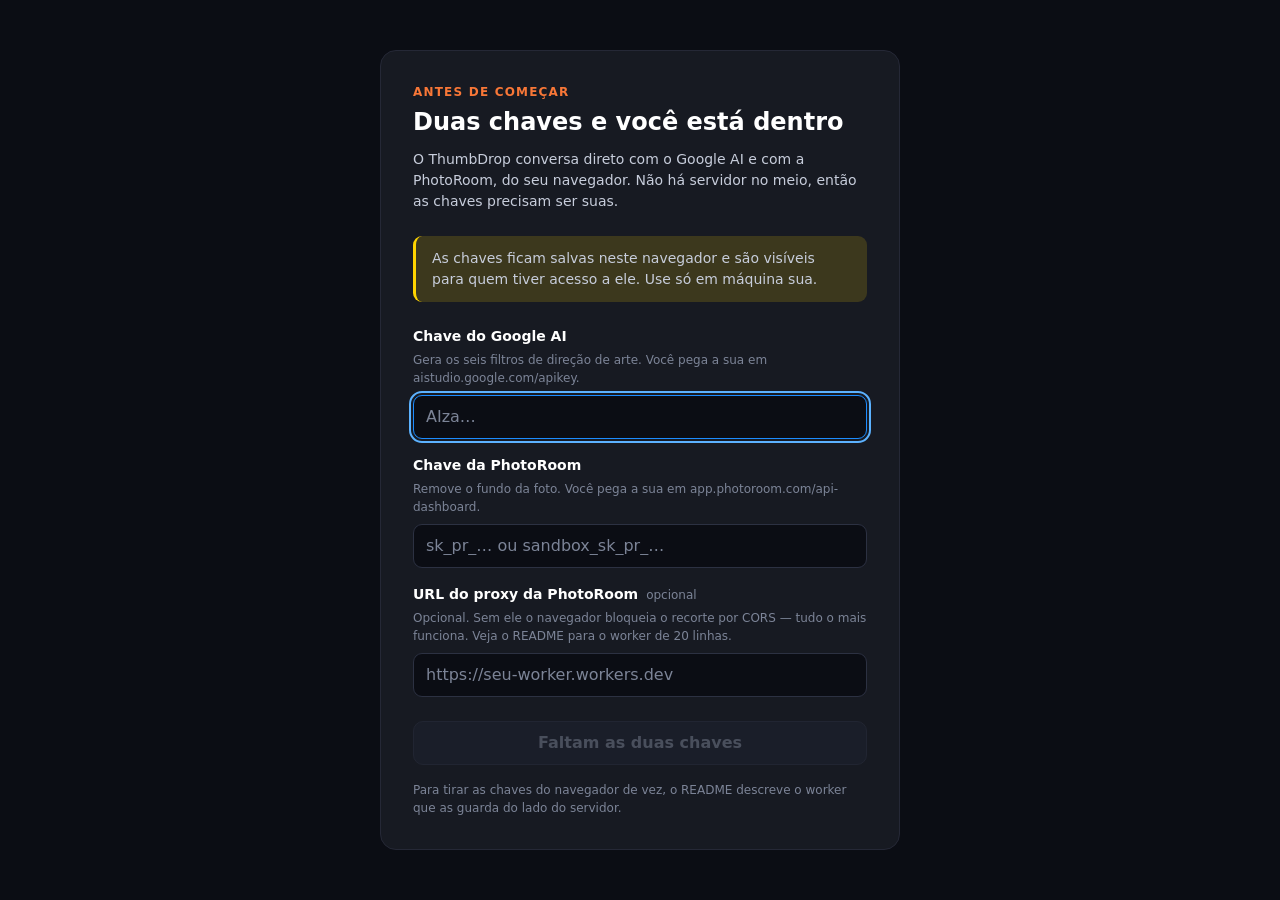
==== thumbdrop.html @ 1a98419c "entrega: um arquivo só, e os doze critérios de aceite verificados thumbdrop.html junta tudo e abre c" ====
<!DOCTYPE html>
<html lang="pt-BR">
<head>
<meta charset="utf-8">
<meta name="viewport" content="width=device-width, initial-scale=1">
<title>ThumbDrop — thumb que performa, pronta em minutos</title>
<meta name="description" content="Editor guiado de thumbnails 16:9 em quatro paradas: imagem, filtro de IA, texto, moldura e export.">
<style>
/* =====================================================================
   ThumbDrop V3 · tokens.css
   ---------------------------------------------------------------------
   GERADO A PARTIR DAS VARIÁVEIS DO FIGMA — não edite valores à mão.
   Arquivo de origem: Thumbdrop-Handoff (byiakiUNISoGO9TGT17jz1)

   Nenhum hex é escrito à mão em nenhum outro arquivo do projeto. Se um
   valor precisar mudar, ele muda no Figma e volta para cá.

   A troca Desktop/Mobile é MODO DE COLEÇÃO no Figma. Aqui ela vira um
   bloco :root e um @media (max-width: 880px) que redefine as MESMAS
   variáveis com outros valores. Os nomes nunca mudam entre os blocos —
   é isso que faz um componente não precisar saber em que modo está.
   ===================================================================== */

:root {

  /* ── Coleção ThumbDrop · 22 cores · modo Dark ──────────────────────
     Não há modo Light. O editor é escuro porque a thumbnail é o objeto
     brilhante na tela, e a interface não disputa atenção com ela.      */

  /* Superfícies — da mais funda para a mais próxima */
  --surface-ink:        #0b0d14;   /* fundo da aplicação */
  --surface-mirage:     #181a21;   /* barra superior, palco */
  --surface-card:       #171a22;   /* painel, cartões */
  --surface-card-2:     #1e2230;   /* cartão elevado, campo de entrada */

  /* Traços */
  --border-line:        #252836;   /* divisória padrão */
  --border-line-2:      #2c3142;   /* divisória de contraste */

  /* Texto */
  --text-primary:       #ffffff;   /* títulos */
  --text-body:          #c7cddb;   /* corpo */
  --text-mute:          #7c8497;   /* legendas, texto desabilitado */

  /* Marca */
  --brand-white:        #ffffff;
  --brand-blue:         #1c8cfe;   /* AZUL MARCA ONDE VOCÊ ESTÁ.
                                      Parada atual, opção escolhida,
                                      controle ativo. NUNCA em ação que
                                      avança. */
  --brand-orange-cta:   #b85829;   /* FUNDO de CTA. Branco por cima dá
                                      4,7:1 e passa AA. */
  --brand-orange:       #f87737;   /* Laranja da marca. Só TEXTO e ÍCONE
                                      sobre fundo escuro, onde dá 7,1:1.
                                      Como fundo de botão dá 2,73:1 e
                                      reprova AA — por isso existe o
                                      token de cima. */

  /* Feedback — cada cor tem um trabalho só */
  --feedback-yellow:    #ffd400;   /* destaque de trecho no título */
  --feedback-success:   #22d3a8;   /* VERDE SÓ CONFIRMA o que já
                                      aconteceu. Nunca anuncia. */
  --feedback-danger:    #ff4d6d;   /* VERMELHO SÓ PARA FALHA. */

  /* Foco */
  --focus-ring:         #5cb2ff;   /* anel de 2px em todo controle
                                      interativo. Ver app.css. */

  /* Véus — cor sobre cor, com alfa no próprio token */
  --tint-white-2:       #ffffff05;
  --tint-white-6:       #ffffff0f;
  --tint-blue-10:       #1c8cfe1a;
  --tint-yellow-16:     #ffd40029;
  --tint-ink-86:        #0b0d14db;  /* véu do modal */

  /* Sombra (estilo de efeito ThumbDrop/Glow laranja) */
  --shadow-glow-orange: 0 8px 24px 0 #f8773752;


  /* ── Coleção Typography · 9 tamanhos · MODO DESKTOP ────────────────
     Só números pares. Nenhum tamanho quebrado em lugar nenhum.         */

  --font-size-h2:         32px;
  --font-size-h3:         24px;
  --font-size-title:      18px;
  --font-size-body:       16px;
  --font-size-body-bold:  16px;
  --font-size-small:      14px;
  --font-size-small-bold: 14px;
  --font-size-label:      12px;
  --font-size-legal:      12px;

  /* Peso, entrelinha e tracking dos 9 estilos de texto do Figma.
     O tamanho vem das variáveis acima e troca sozinho no modo Mobile. */
  --font-weight-h2:         800;   --line-height-h2:         1.15;
  --font-weight-h3:         700;   --line-height-h3:         1.15;
  --font-weight-title:      700;   --line-height-title:      1.5;
  --font-weight-body:       400;   --line-height-body:       1.5;
  --font-weight-body-bold:  700;   --line-height-body-bold:  1.5;
  --font-weight-small:      500;   --line-height-small:      1.5;
  --font-weight-small-bold: 700;   --line-height-small-bold: 1.5;
  --font-weight-label:      700;   --line-height-label:      1.5;
  --font-weight-legal:      400;   --line-height-legal:      1.5;
  --letter-spacing-label:   1.2px; /* único estilo com tracking */

  /* Famílias. Os arquivos são auto-hospedados em assets/fonts/ com
     @font-face — nunca CDN do Google. Ver README. */
  --font-ui:            'Barlow', system-ui, -apple-system, 'Segoe UI', sans-serif;
  --font-thumb-title:   'Barlow', system-ui, sans-serif;   /* Black Italic é o padrão */
  --font-thumb-display: 'Anton', 'Barlow', system-ui, sans-serif;


  /* ── Coleção Spacing · 8 passos confirmados ────────────────────────
     O handoff fala em 10 passos. Estes 8 são os que aparecem amarrados
     a algum nó do arquivo; os outros 2 não são usados por nenhuma tela,
     então não têm valor legível pelo MCP. Quando aparecerem, entram
     aqui — não vou inventar dois números para fechar a conta.          */

  --space-2:   2px;
  --space-4:   4px;
  --space-8:   8px;
  --space-12:  12px;
  --space-16:  16px;
  --space-24:  24px;
  --space-32:  32px;
  --space-40:  40px;


  /* ── Coleção Radius ───────────────────────────────────────────────
     Três vêm das variáveis; --radius-canvas é medido do nó
     Editor/Canvas, que é desenhado com 12px. O quinto valor não é
     usado por nenhum nó legível — provavelmente o pill de créditos.
     Confirmo na etapa 3, quando montar o pill.                        */

  --radius-input:   9px;
  --radius-button:  10px;
  --radius-canvas:  12px;
  --radius-card:    16px;


  /* ── Coleção Layout · MODO DESKTOP ─────────────────────────────────
     TopBar/Height e TopBar/Padding X são variáveis. A largura do painel
     é medida das telas: o painel ocupa x=1120..1440 num frame de 1440.  */

  --topbar-height:    54px;
  --topbar-padding-x: 10px;
  --panel-width:      320px;


  /* ── Geometria do canvas e do guia do timer ────────────────────────
     Derivado do nó timer-guide do Figma: x=868 y=494 128×56 dentro de
     um canvas de 1024×576. Em porcentagem para escalar sozinho até os
     1920×1080 do export.

     "16:20" nunca foi proporção: é o texto de duração falsa que o mock
     desenha dentro do guia. O guia marca a faixa que o YouTube cobre
     com o tempo do vídeo — ninguém deve escrever embaixo dela. Ele
     aparece na parada 3 e SOME NO EXPORT.                              */

  --canvas-aspect:        16 / 9;
  --timer-guide-width:    12.5%;     /* 128/1024  → 240px em 1920 */
  --timer-guide-height:   9.7222%;   /*  56/576   → 105px em 1080 */
  --timer-guide-right:    2.7344%;   /*  28/1024  →  52.5px em 1920 */
  --timer-guide-bottom:   4.5139%;   /*  26/576   →  48.75px em 1080 */


  /* ── Movimento ─────────────────────────────────────────────────────
     Desligado inteiro sob prefers-reduced-motion. Ver app.css.         */

  --duration-fast:   120ms;
  --duration-base:   200ms;
  --duration-slow:   320ms;
  --ease-out:        cubic-bezier(0.2, 0, 0, 1);
}


/* =====================================================================
   MODO MOBILE — o mesmo que trocar o modo da coleção no Figma.
   Só os valores mudam; os nomes das variáveis são idênticos.
   O corte em 880px é onde o painel de 320 deixa de caber ao lado do
   canvas e vira dock embaixo.
   ===================================================================== */

@media (max-width: 880px) {
  :root {

    /* Typography · MODO MOBILE
       32→24 · 24→22 · 18→16 · 16→14 · 14→12 · 12→12                    */

    --font-size-h2:         24px;
    --font-size-h3:         22px;
    --font-size-title:      16px;
    --font-size-body:       14px;
    --font-size-body-bold:  14px;
    --font-size-small:      12px;
    --font-size-small-bold: 12px;
    --font-size-label:      12px;
    --font-size-legal:      12px;

    /* Layout · MODO MOBILE
       O painel deixa de ser coluna de 320 e vira dock rolável de
       largura cheia, com o canvas fixo no topo.                        */

    --panel-width: 100%;
  }
}
/* =====================================================================
   ThumbDrop V3 · app.css
   ---------------------------------------------------------------------
   Consome só as variáveis de tokens.css. Nenhum hex escrito aqui.
   ===================================================================== */

/* ── Fontes ────────────────────────────────────────────────────────────
   Auto-hospedadas em assets/fonts/, nunca CDN do Google. Os arquivos
   ainda não estão no repositório — enquanto não estiverem, o navegador
   cai na pilha de sistema e a interface continua legível. Ver README
   para a lista exata de nomes.                                          */

@font-face { font-family:'Barlow'; font-style:normal; font-weight:400; font-display:swap;
             src:url('assets/fonts/barlow-400.woff2') format('woff2'); }
@font-face { font-family:'Barlow'; font-style:normal; font-weight:500; font-display:swap;
             src:url('assets/fonts/barlow-500.woff2') format('woff2'); }
@font-face { font-family:'Barlow'; font-style:normal; font-weight:700; font-display:swap;
             src:url('assets/fonts/barlow-700.woff2') format('woff2'); }
@font-face { font-family:'Barlow'; font-style:normal; font-weight:800; font-display:swap;
             src:url('assets/fonts/barlow-800.woff2') format('woff2'); }
@font-face { font-family:'Barlow'; font-style:normal; font-weight:900; font-display:swap;
             src:url('assets/fonts/barlow-900.woff2') format('woff2'); }
@font-face { font-family:'Barlow'; font-style:italic; font-weight:400; font-display:swap;
             src:url('assets/fonts/barlow-400-italic.woff2') format('woff2'); }
@font-face { font-family:'Barlow'; font-style:italic; font-weight:700; font-display:swap;
             src:url('assets/fonts/barlow-700-italic.woff2') format('woff2'); }
@font-face { font-family:'Barlow'; font-style:italic; font-weight:800; font-display:swap;
             src:url('assets/fonts/barlow-800-italic.woff2') format('woff2'); }
@font-face { font-family:'Barlow'; font-style:italic; font-weight:900; font-display:swap;
             src:url('assets/fonts/barlow-900-italic.woff2') format('woff2'); }
@font-face { font-family:'Anton';  font-style:normal; font-weight:400; font-display:swap;
             src:url('assets/fonts/anton-400.woff2') format('woff2'); }


/* ── Base ──────────────────────────────────────────────────────────── */

*, *::before, *::after { box-sizing: border-box; }

/* O atributo hidden precisa ganhar de qualquer display que um componente
   declare. Sem isto, .td-btn { display: inline-flex } mostra um botão que
   o JS mandou esconder. */
[hidden] { display: none !important; }

html, body {
  height: 100%;
  margin: 0;
}

body {
  background: var(--surface-ink);
  color: var(--text-body);
  font-family: var(--font-ui);
  font-size: var(--font-size-body);
  font-weight: var(--font-weight-body);
  line-height: var(--line-height-body);
  -webkit-font-smoothing: antialiased;
}

h1, h2, h3, p { margin: 0; }


/* ── REGRA DE CONTRASTE ────────────────────────────────────────────────
   Text/Mute (#7c8497) só pode pousar em Surface/Ink (5,18:1),
   Surface/Mirage (4,64:1) e Surface/Card (4,64:1).

   Sobre Surface/Card 2 ele dá 4,22:1 e REPROVA AA. Onde o fundo é
   Card 2, o texto de apoio usa Text/Body, que dá 9,94:1. A única
   exceção é texto de controle desabilitado, que a norma dispensa — e
   ali o motivo está escrito no próprio botão.

   E o laranja da marca nunca é fundo de texto: branco sobre #F87737 dá
   2,73:1. Para fundo existe Brand/Orange CTA, com 4,70:1.             */

/* ── Foco ──────────────────────────────────────────────────────────────
   A V2 não tinha um único estado de foco. Esta regra é a dívida sendo
   paga: todo controle interativo ganha anel de 2px em Focus/Ring.
   :focus-visible, não :focus — o anel aparece para quem navega por
   teclado e não pisca no clique de mouse.                               */

:focus-visible {
  outline: 2px solid var(--focus-ring);
  outline-offset: 2px;
  border-radius: var(--radius-input);
}

/* Nenhum controle perde o foco por decisão de estilo. */
:focus:not(:focus-visible) { outline: none; }


/* ── Movimento ─────────────────────────────────────────────────────────
   Animação de espera é justamente a que mais incomoda quem pediu para
   reduzir movimento — e ela roda por 20 segundos enquanto a IA trabalha. */

@media (prefers-reduced-motion: reduce) {
  *, *::before, *::after {
    animation-duration: 0.01ms !important;
    animation-iteration-count: 1 !important;
    transition-duration: 0.01ms !important;
    scroll-behavior: auto !important;
  }
}


/* ── Controles ─────────────────────────────────────────────────────────
   Alvo de toque de 44px no mobile, em tudo que é clicável.              */

button, input, select, textarea {
  font: inherit;
  color: inherit;
}

button {
  cursor: pointer;
  border: 0;
  background: none;
}

button:disabled {
  cursor: not-allowed;
  opacity: 0.5;
}

@media (max-width: 880px) {
  button, .td-field input, [role='button'] { min-height: 44px; }
}


/* ── Botões ────────────────────────────────────────────────────────────
   UM LARANJA POR TELA, sempre na ação que avança. O secundário é neutro
   de propósito: se ele competisse, o laranja pararia de significar
   "é por aqui".                                                         */

.td-btn {
  display: inline-flex;
  align-items: center;
  justify-content: center;
  gap: var(--space-8);
  min-height: 44px;
  padding: 0 var(--space-16);
  border-radius: var(--radius-button);
  font-size: var(--font-size-body-bold);
  font-weight: var(--font-weight-body-bold);
  line-height: var(--line-height-body-bold);
  transition: filter var(--duration-fast) var(--ease-out),
              background-color var(--duration-fast) var(--ease-out);
}

.td-btn--primary {
  background: var(--brand-orange-cta);
  color: var(--brand-white);
  box-shadow: var(--shadow-glow-orange);
}
.td-btn--primary:hover:not(:disabled) { filter: brightness(1.12); }

/* Um laranja por tela, e ele pertence à ação que AVANÇA. Um botão
   desabilitado não avança nada — se continuasse laranja, gastaria o
   destaque da tela num lugar onde não há saída. Fica neutro, com o
   motivo escrito nele mesmo. */
.td-btn--primary:disabled {
  background: var(--surface-card-2);
  color: var(--text-mute);
  box-shadow: none;
  border: 1px solid var(--border-line-2);
}

.td-btn--ghost {
  background: transparent;
  color: var(--text-body);
  border: 1px solid var(--border-line-2);
}
.td-btn--ghost:hover:not(:disabled) { background: var(--tint-white-6); }

.td-btn--danger {
  background: transparent;
  color: var(--feedback-danger);
  border: 1px solid var(--border-line-2);
}
.td-btn--danger:hover:not(:disabled) { background: var(--tint-white-6); }


/* ── Tela de configuração das chaves ───────────────────────────────────
   Não existe no Figma. Construída a partir dos tokens, seguindo as
   mesmas regras de cor das telas que existem.                           */

.td-setup {
  position: fixed;
  inset: 0;
  z-index: 100;
  display: grid;
  place-items: center;
  padding: var(--space-24) var(--space-16);
  background: var(--surface-ink);
  overflow-y: auto;
}

.td-setup[hidden] { display: none; }

.td-setup__card {
  width: 100%;
  max-width: 520px;
  padding: var(--space-32);
  border: 1px solid var(--border-line);
  border-radius: var(--radius-card);
  background: var(--surface-card);
}

@media (max-width: 880px) {
  .td-setup__card { padding: var(--space-24) var(--space-16); }
}

.td-setup__eyebrow {
  margin-bottom: var(--space-8);
  color: var(--brand-orange);           /* laranja da marca como TEXTO:
                                           7,1:1 sobre fundo escuro */
  font-size: var(--font-size-label);
  font-weight: var(--font-weight-label);
  letter-spacing: var(--letter-spacing-label);
  text-transform: uppercase;
}

.td-setup__title {
  margin-bottom: var(--space-12);
  color: var(--text-primary);
  font-size: var(--font-size-h3);
  font-weight: var(--font-weight-h3);
  line-height: var(--line-height-h3);
}

.td-setup__lede {
  margin-bottom: var(--space-24);
  color: var(--text-body);
  font-size: var(--font-size-small);
  line-height: var(--line-height-small);
}

/* O aviso honesto sobre onde as chaves ficam. Amarelo, não vermelho:
   não é uma falha, é uma condição do produto que a pessoa precisa
   entender antes de digitar. */
.td-setup__warning {
  margin-bottom: var(--space-24);
  padding: var(--space-12) var(--space-16);
  border-left: 3px solid var(--feedback-yellow);
  border-radius: var(--radius-input);
  background: var(--tint-yellow-16);
  color: var(--text-body);
  font-size: var(--font-size-small);
  line-height: var(--line-height-small);
}

.td-field { margin-bottom: var(--space-16); }

.td-field__label {
  display: block;
  margin-bottom: var(--space-4);
  color: var(--text-primary);
  font-size: var(--font-size-small-bold);
  font-weight: var(--font-weight-small-bold);
}

.td-field__optional {
  margin-left: var(--space-8);
  color: var(--text-mute);
  font-size: var(--font-size-legal);
  font-weight: var(--font-weight-legal);
}

.td-field__hint {
  margin-bottom: var(--space-8);
  color: var(--text-mute);
  font-size: var(--font-size-legal);
  line-height: var(--line-height-legal);
}

.td-field input {
  width: 100%;
  min-height: 44px;
  padding: 0 var(--space-12);
  border: 1px solid var(--border-line-2);
  border-radius: var(--radius-input);
  /* Recuado para Ink, e não Card 2, para o placeholder em Text/Mute
     passar de 4,22:1 para 5,18:1. */
  background: var(--surface-ink);
  color: var(--text-primary);
  font-size: var(--font-size-body);
  transition: border-color var(--duration-fast) var(--ease-out);
}

.td-field input::placeholder { color: var(--text-mute); }

/* Azul marca onde você está — inclusive o campo em edição. */
.td-field input:focus { border-color: var(--brand-blue); }

/* Vermelho só para falha: o campo cuja chave o servidor recusou. */
.td-field--invalid input { border-color: var(--feedback-danger); }

.td-field__error {
  display: none;
  margin-top: var(--space-4);
  color: var(--feedback-danger);
  font-size: var(--font-size-legal);
}
.td-field--invalid .td-field__error { display: block; }

.td-setup__actions {
  display: flex;
  gap: var(--space-8);
  margin-top: var(--space-24);
}

.td-setup__actions .td-btn--primary { flex: 1; }

@media (max-width: 880px) {
  .td-setup__actions { flex-direction: column-reverse; }
}

.td-setup__note {
  margin-top: var(--space-16);
  color: var(--text-mute);
  font-size: var(--font-size-legal);
  line-height: var(--line-height-legal);
}

/* Acessível a leitor de tela, invisível na tela. */
.td-sr {
  position: absolute;
  width: 1px; height: 1px;
  padding: 0; margin: -1px;
  overflow: hidden;
  clip: rect(0 0 0 0);
  white-space: nowrap;
  border: 0;
}


/* =====================================================================
   O SHELL DO EDITOR
   Barra superior · palco · painel. Três peças e nada mais.
   ===================================================================== */

.td-app {
  display: flex;
  flex-direction: column;
  height: 100%;
}

/* ── Barra superior ────────────────────────────────────────────────────
   A descrição do componente diz "Desktop 1440×56, mobile 390×54", mas a
   instância nas telas tem 88 de altura: 24 de padding + 40 de conteúdo +
   24. Os 88 são o que está desenhado, então são o que vale aqui; o token
   TopBar/Height (54) governa o mobile.                                  */

.td-topbar {
  display: flex;
  align-items: center;
  gap: var(--space-12);
  flex-shrink: 0;
  padding: var(--space-24) 48px;
  border-bottom: 1px solid var(--border-line);
  background: var(--surface-mirage);
}

.td-topbar__title {
  color: var(--brand-white);
  font-size: var(--font-size-body-bold);
  font-weight: var(--font-weight-body-bold);
  line-height: var(--line-height-body-bold);
  white-space: nowrap;
}

.td-topbar__spacer { flex: 1 0 0; min-width: 1px; }

@media (max-width: 880px) {
  .td-topbar {
    height: var(--topbar-height);
    gap: var(--space-8);
    padding: 0 var(--topbar-padding-x);
  }
  /* No mobile o título e o formato saem: o saldo e as ações é que
     precisam do espaço. O nome da thumb reaparece na parada 4. */
  .td-topbar__title,
  .td-pill--format { display: none; }
}

.td-icon {
  width: 16px;
  height: 16px;
  flex-shrink: 0;
}

.td-iconbtn {
  display: inline-flex;
  align-items: center;
  justify-content: center;
  width: 38px;
  height: 38px;
  flex-shrink: 0;
  border: 1px solid var(--border-line);
  border-radius: var(--radius-button);
  background: var(--surface-card);
  color: var(--text-body);
}
.td-iconbtn:hover { background: var(--surface-card-2); }

@media (max-width: 880px) {
  .td-iconbtn { width: 44px; height: 44px; }
}

/* ── Pills ─────────────────────────────────────────────────────────── */

.td-pill {
  display: inline-flex;
  align-items: center;
  gap: var(--space-4);
  flex-shrink: 0;
  white-space: nowrap;
}

.td-pill--format {
  padding: 5px var(--space-12);
  border: 1px solid var(--border-line);
  border-radius: 8px;
  color: var(--text-mute);
  font-size: var(--font-size-legal);
}

.td-pill--credits {
  padding: 6px var(--space-12);
  border: 1px solid var(--border-line-2);
  border-radius: 999px;
  background: linear-gradient(to right, var(--tint-blue-10), rgb(248 119 55 / 0.18));
  color: var(--brand-white);
  font-size: var(--font-size-body-bold);
  font-weight: var(--font-weight-body-bold);
}

.td-pill__spark {
  color: var(--feedback-yellow);
  font-size: var(--font-size-small-bold);
  font-weight: var(--font-weight-small-bold);
}

/* ── Corpo: palco + painel ─────────────────────────────────────────── */

.td-body {
  display: flex;
  flex: 1 1 auto;
  min-height: 0;
}

.td-stage {
  display: grid;
  place-items: center;
  flex: 1 1 auto;
  min-width: 0;
  padding: 48px;
}

/* O CANVAS.
   Superfície de composição com posicionamento absoluto — nunca flex.
   Isso é proposital: os elementos dentro dele têm coordenadas, não
   ordem. Ele não muda de posição nem de tamanho entre as paradas. */
.td-canvas {
  position: relative;
  width: 100%;
  max-width: 1024px;
  aspect-ratio: var(--canvas-aspect);
  overflow: hidden;
  border: 1px solid var(--border-line);
  border-radius: var(--radius-canvas);
  background: #000;                 /* preto real: é a cor de vídeo, não
                                       uma superfície da interface */
  container-type: inline-size;      /* o guia do timer mede o texto dele
                                       contra a largura do canvas */
  box-shadow: 0 20px 50px 0 rgb(0 0 0 / 0.5);
}

/* O estado vazio É a dropzone. O canvas inteiro é a área de arraste —
   não existe painel de ferramentas antes de haver imagem. */
.td-canvas__empty {
  position: absolute;
  inset: 0;
  display: flex;
  flex-direction: column;
  align-items: center;
  justify-content: center;
  gap: var(--space-8);
  padding: var(--space-24);
  text-align: center;
}

.td-canvas__headline {
  color: var(--text-primary);
  font-size: var(--font-size-title);
  font-weight: var(--font-weight-title);
}
.td-canvas__sub   { color: var(--text-body); font-size: var(--font-size-small); }
.td-canvas__meta  { color: var(--text-mute); font-size: var(--font-size-legal); }

/* ── Painel ────────────────────────────────────────────────────────── */

.td-panel {
  display: flex;
  flex-direction: column;
  flex-shrink: 0;
  width: var(--panel-width);
  padding: 0 var(--space-24);
  border-left: 1px solid var(--border-line);
  background: var(--surface-card);
  overflow-y: auto;
}

.td-panel__head { padding: var(--space-12) 0; }

.td-panel__eyebrow {
  color: var(--text-mute);
  font-size: var(--font-size-label);
  font-weight: var(--font-weight-label);
  letter-spacing: var(--letter-spacing-label);
  text-transform: uppercase;
}

.td-panel__counter {
  margin-top: var(--space-4);
  color: var(--text-body);
  font-size: var(--font-size-small);
}

.td-panel__rule {
  height: 1px;
  margin: var(--space-16) 0;
  border: 0;
  background: var(--border-line);
}

.td-panel__stop { flex: 1 1 auto; }

.td-panel__foot {
  padding: var(--space-16) 0 var(--space-24);
}

.td-btn--block { width: 100%; }

/* Abaixo de 880 o painel vira dock rolável embaixo, com o palco fixo no
   topo. O canvas continua sendo o mesmo elemento — ele não é remontado. */
@media (max-width: 880px) {
  .td-body { flex-direction: column; }

  .td-stage {
    flex: 0 0 auto;
    padding: var(--space-12);
  }

  .td-panel {
    flex: 1 1 auto;
    width: 100%;
    min-height: 0;
    padding: 0 var(--space-16);
    border-left: 0;
    border-top: 1px solid var(--border-line);
  }
}

/* ── A trilha ──────────────────────────────────────────────────────────
   Três estados, e a regra que os governa está na descrição do componente
   no Figma: Feito = verde (só confirma o que já aconteceu), Atual = azul
   (marca onde você está), Próximo = mute. NUNCA laranja aqui — laranja é
   só ação que avança.                                                    */

.td-track {
  display: flex;
  flex-direction: column;
  gap: var(--space-8);
  margin: 0;
  padding: 0;
  list-style: none;
}

.td-step {
  display: flex;
  align-items: center;
  gap: var(--space-12);
  width: 100%;
  padding: var(--space-8) var(--space-12);
  border: 1px solid transparent;
  border-radius: var(--radius-input);
  text-align: left;
}

.td-step__marker {
  display: inline-flex;
  align-items: center;
  justify-content: center;
  flex-shrink: 0;
  width: 24px;
  height: 24px;
  border-radius: 999px;
  font-size: var(--font-size-label);
  font-weight: var(--font-weight-label);
  letter-spacing: var(--letter-spacing-label);
}

.td-step__labels {
  display: flex;
  flex-direction: column;
  gap: 2px;
  min-width: 1px;
  flex: 1 0 0;
}

.td-step__name {
  font-size: var(--font-size-small-bold);
  font-weight: var(--font-weight-small-bold);
}

.td-step__note {
  font-size: var(--font-size-label);
  font-weight: var(--font-weight-label);
  letter-spacing: var(--letter-spacing-label);
  color: var(--text-mute);
}

/* Próximo — ainda não feito */
.td-step--next .td-step__marker { border: 1px solid var(--border-line-2); color: var(--text-mute); }
.td-step--next .td-step__name   { color: var(--text-mute); }

/* Atual — azul marca onde você está */
.td-step--current {
  border-color: var(--brand-blue);
  background: var(--tint-blue-10);
}
.td-step--current .td-step__marker { background: var(--brand-blue); color: var(--brand-white); }
.td-step--current .td-step__name   { color: var(--text-primary); }

/* Feito — verde só confirma */
.td-step--done .td-step__marker { border: 1.5px solid var(--feedback-success); color: var(--feedback-success); }
.td-step--done .td-step__name   { color: var(--text-primary); }
.td-step--done .td-step__marker .td-icon { width: 14px; height: 14px; }

/* Uma parada já visitada é clicável para voltar; a que ainda não chegou,
   não. Ninguém perde trabalho feito ao navegar para trás. */
.td-step[disabled] { cursor: default; }
.td-step:not([disabled]):hover { background: var(--tint-white-6); }
.td-step--current:not([disabled]):hover { background: var(--tint-blue-10); }

/* ── Conteúdo da parada ────────────────────────────────────────────── */

.td-stop__title {
  margin-bottom: var(--space-8);
  color: var(--text-primary);
  font-size: var(--font-size-title);
  font-weight: var(--font-weight-title);
}

.td-stop__text {
  margin-bottom: var(--space-16);
  color: var(--text-body);
  font-size: var(--font-size-small);
  line-height: var(--line-height-small);
}

/* A nota de custo, que explica a regra antes de ela custar dinheiro. */
.td-stop__cost {
  margin-top: var(--space-16);
  color: var(--text-mute);
  font-size: var(--font-size-legal);
  line-height: var(--line-height-legal);
}

/* O canvas inteiro é a dropzone enquanto não há imagem. */
.td-canvas:not(:has(.td-canvas__image)) { cursor: pointer; }

.td-canvas--over {
  border-color: var(--brand-blue);
  box-shadow: 0 0 0 2px var(--brand-blue), 0 20px 50px 0 rgb(0 0 0 / 0.5);
}

/* Um <label> que faz papel de botão precisa se comportar como botão. */
label.td-btn { cursor: pointer; }

/* No mobile a barra superior não tem largura para rótulos: dois botões
   escritos por extenso empurravam a página para fora dos 390px e criavam
   rolagem horizontal. Vira ícone, com o nome preservado em aria-label —
   quem usa leitor de tela continua ouvindo "Baixar a thumb". */
@media (max-width: 880px) {
  .td-topbar__action {
    width: 44px;
    padding: 0;
  }
  .td-topbar__action .td-btn__label { display: none; }
  .td-topbar { min-width: 0; }
  .td-pill--credits { padding: 6px var(--space-8); }
}

/* =====================================================================
   A SUPERFÍCIE DE COMPOSIÇÃO (etapa 4)
   Quem posiciona a camada é canvas.js, em pixels de export. O CSS aqui
   só cuida da aparência e do cursor — nenhuma medida de layout.
   ===================================================================== */

.td-layer {
  position: absolute;
  top: 0;
  left: 0;
  max-width: none;          /* a camada é maior que o canvas de propósito */
  transform-origin: 0 0;
  user-select: none;
  -webkit-user-drag: none;
}

/* A volta suave quando o arraste passou do limite. Puxar e ver voltar
   ensina o limite melhor do que uma parede dura durante o gesto. */
.td-layer--settling {
  transition: transform var(--duration-base) var(--ease-out);
}

@media (prefers-reduced-motion: reduce) {
  .td-layer--settling { transition: none; }
}

/* Cursor: grab em repouso, grabbing durante o arraste. */
.td-canvas--selected { cursor: grab; }
.td-canvas--grabbing,
.td-canvas--grabbing .td-layer { cursor: grabbing; }

/* ── Alças ───────────────────────────────────────────────────────────── */

.td-handles {
  position: absolute;
  top: 0;
  left: 0;
  transform-origin: 0 0;
  pointer-events: none;      /* o retângulo não intercepta o arraste;
                                só as alças, que reativam abaixo */
  outline: 1px solid var(--brand-blue);
  outline-offset: 0;
}

.td-handles.td-layer--settling {
  transition: transform var(--duration-base) var(--ease-out);
}

.td-handle {
  position: absolute;
  width: 14px;
  height: 14px;
  padding: 0;
  border: 2px solid var(--brand-blue);
  border-radius: 3px;
  background: var(--brand-white);
  pointer-events: auto;
}

/* Alvo de toque de 44px sem alça visualmente gorda: a área invisível
   ao redor é que cresce. */
.td-handle::before {
  content: '';
  position: absolute;
  inset: -15px;
}

.td-handle--nw { top: -7px;    left: -7px;    cursor: nwse-resize; }
.td-handle--ne { top: -7px;    right: -7px;   cursor: nesw-resize; }
.td-handle--se { bottom: -7px; right: -7px;   cursor: nwse-resize; }
.td-handle--sw { bottom: -7px; left: -7px;    cursor: nesw-resize; }

/* ── Controle de zoom ────────────────────────────────────────────────── */

/* Centralizado na borda de baixo, e não num canto: os cantos são das
   alças, e um controle encostado na alça do canto é um clique errado
   esperando para acontecer. */
.td-zoom {
  position: absolute;
  left: 50%;
  bottom: var(--space-12);
  transform: translateX(-50%);
  z-index: 2;
  display: flex;
  align-items: center;
  gap: var(--space-4);
  padding: var(--space-4);
  border: 1px solid var(--border-line-2);
  border-radius: 999px;
  background: var(--tint-ink-86);
  backdrop-filter: blur(8px);
}

.td-zoom__btn,
.td-zoom__value {
  display: inline-flex;
  align-items: center;
  justify-content: center;
  height: 32px;
  border-radius: 999px;
  color: var(--text-body);
  font-size: var(--font-size-small-bold);
  font-weight: var(--font-weight-small-bold);
}

.td-zoom__btn { width: 32px; font-size: var(--font-size-title); }
.td-zoom__value { min-width: 56px; color: var(--text-primary); }

.td-zoom__btn:hover,
.td-zoom__value:hover { background: var(--tint-white-6); }

@media (max-width: 880px) {
  .td-zoom__btn, .td-zoom__value { height: 44px; }
  .td-zoom__btn { width: 44px; }
}

/* ── Ferramentas da parada e estados de falha ─────────────────────────── */

.td-tool { margin-top: var(--space-12); }

.td-tool__ok {
  display: flex;
  align-items: flex-start;
  gap: var(--space-8);
  margin-top: var(--space-8);
  color: var(--feedback-success);   /* VERDE SÓ CONFIRMA o que já
                                       aconteceu — nunca anuncia nem
                                       convida a clicar */
  font-size: var(--font-size-legal);
  line-height: var(--line-height-legal);
}
.td-tool__ok .td-icon { margin-top: 2px; }

/* Falha nunca é beco sem saída: o bloco sempre carrega uma saída. */
.td-error {
  margin-top: var(--space-12);
  padding: var(--space-12);
  border-left: 3px solid var(--feedback-danger);   /* VERMELHO SÓ PARA
                                                      FALHA */
  border-radius: var(--radius-input);
  background: var(--surface-card-2);
}

.td-error__text {
  color: var(--text-body);
  font-size: var(--font-size-small);
  line-height: var(--line-height-small);
}

.td-error__kept {
  margin: var(--space-8) 0 var(--space-12);
  color: var(--feedback-success);
  font-size: var(--font-size-legal);
  line-height: var(--line-height-legal);
}

/* =====================================================================
   PARADA 2 · FILTROS, CONFIRMAÇÃO E OS TRÊS ESTADOS DE IA
   ===================================================================== */

.td-filters {
  display: grid;
  grid-template-columns: 1fr 1fr;
  gap: var(--space-8);
}

.td-filter {
  display: flex;
  flex-direction: column;
  gap: 2px;
  padding: var(--space-8);
  border: 1px solid var(--border-line-2);
  border-radius: var(--radius-input);
  background: var(--surface-card-2);
  text-align: left;
  transition: border-color var(--duration-fast) var(--ease-out);
}

.td-filter:hover { border-color: var(--text-mute); }

/* AZUL MARCA A OPÇÃO ESCOLHIDA. Nunca laranja num card de filtro:
   escolher o filtro não é a ação que avança a parada. */
.td-filter--on {
  border-color: var(--brand-blue);
  background: var(--tint-blue-10);
}

.td-filter__art {
  display: block;
  aspect-ratio: 16 / 9;
  margin-bottom: var(--space-4);
  border-radius: 6px;
  background: var(--surface-mirage) center / cover no-repeat;
}

.td-filter__name {
  color: var(--text-primary);
  font-size: var(--font-size-small-bold);
  font-weight: var(--font-weight-small-bold);
}

.td-filter__note {
  /* O card é Surface/Card 2: aqui Text/Mute reprovaria. */
  color: var(--text-body);
  font-size: var(--font-size-legal);
  line-height: 1.3;
}

.td-stack { margin-top: var(--space-8); }

/* ── Processando e prévia ────────────────────────────────────────────── */

.td-working__title {
  margin-bottom: var(--space-8);
  color: var(--text-primary);
  font-size: var(--font-size-body-bold);
  font-weight: var(--font-weight-body-bold);
}

.td-working__text {
  margin-bottom: var(--space-8);
  color: var(--text-body);
  font-size: var(--font-size-small);
  line-height: var(--line-height-small);
}

.td-working__time {
  margin-bottom: var(--space-16);
  color: var(--brand-blue);      /* azul marca o que está acontecendo
                                    agora, não convida a clicar */
  font-size: var(--font-size-small);
}

.td-working__warn {
  margin-top: var(--space-8);
  color: var(--text-mute);
  font-size: var(--font-size-legal);
  line-height: var(--line-height-legal);
}

/* ── O modal ─────────────────────────────────────────────────────────── */

.td-modal {
  position: fixed;
  inset: 0;
  z-index: 90;
  display: grid;
  place-items: center;
  padding: var(--space-24) var(--space-16);
  overflow-y: auto;
}

.td-modal__veil {
  position: fixed;
  inset: 0;
  background: var(--tint-ink-86);
}

.td-modal__card {
  position: relative;
  width: 100%;
  max-width: 440px;
  padding: var(--space-24);
  border: 1px solid var(--border-line-2);
  border-radius: var(--radius-card);
  background: var(--surface-card);
}

.td-modal__eyebrow {
  margin-bottom: var(--space-4);
  color: var(--brand-orange);
  font-size: var(--font-size-label);
  font-weight: var(--font-weight-label);
  letter-spacing: var(--letter-spacing-label);
  text-transform: uppercase;
}

.td-modal__title {
  margin-bottom: var(--space-8);
  color: var(--text-primary);
  font-size: var(--font-size-h3);
  font-weight: var(--font-weight-h3);
  line-height: var(--line-height-h3);
}

.td-modal__text {
  margin-bottom: var(--space-16);
  color: var(--text-body);
  font-size: var(--font-size-small);
  line-height: var(--line-height-small);
}

/* A conta, à vista antes de custar. */
.td-ledger {
  display: grid;
  grid-template-columns: 1fr auto;
  gap: var(--space-4) var(--space-12);
  margin: 0 0 var(--space-16);
  padding: var(--space-12);
  border-radius: var(--radius-input);
  background: var(--surface-card-2);
  font-size: var(--font-size-small);
}

.td-ledger dt { color: var(--text-body); }
.td-ledger dd { margin: 0; color: var(--text-primary); text-align: right; }
.td-ledger__strong { font-weight: var(--font-weight-body-bold); }

/* O aviso do crédito vem ANTES, nunca depois. */
.td-modal__warning {
  margin-bottom: var(--space-16);
  padding: var(--space-8) var(--space-12);
  border-left: 3px solid var(--feedback-yellow);
  border-radius: var(--radius-input);
  background: var(--tint-yellow-16);
  color: var(--text-body);
  font-size: var(--font-size-legal);
  line-height: var(--line-height-legal);
}

.td-modal__actions {
  display: flex;
  flex-wrap: wrap;
  gap: var(--space-8);
}

.td-modal__actions .td-btn--primary { flex: 1 1 100%; order: -1; }

@media (max-width: 880px) {
  .td-modal__actions .td-btn { flex: 1 1 100%; }
}

/* ── A comparação antes/depois ───────────────────────────────────────── */

.td-compare {
  position: absolute;
  inset: 0;
  z-index: 3;
  --split: 50%;
}

/* O "depois" é revelado da divisória para a direita. O "antes" é a
   composição que já está no canvas, por baixo — não uma segunda cópia. */
.td-compare__after {
  position: absolute;
  inset: 0;
  width: 100%;
  height: 100%;
  object-fit: cover;
  clip-path: inset(0 0 0 var(--split));
}

.td-compare__bar {
  position: absolute;
  top: 0;
  bottom: 0;
  left: var(--split);
  width: 2px;
  margin-left: -1px;
  background: var(--brand-white);
  cursor: ew-resize;
  touch-action: none;
}

.td-compare__grip {
  position: absolute;
  top: 50%;
  left: 50%;
  width: 44px;
  height: 44px;
  transform: translate(-50%, -50%);
  border: 2px solid var(--brand-white);
  border-radius: 999px;
  background: var(--tint-ink-86);
  cursor: ew-resize;
}

.td-compare__grip::before {
  content: '‹ ›';
  color: var(--brand-white);
  font-size: var(--font-size-small-bold);
  letter-spacing: 2px;
}

.td-compare__tag {
  position: absolute;
  top: var(--space-12);
  padding: var(--space-4) var(--space-8);
  border-radius: 6px;
  background: var(--tint-ink-86);
  color: var(--brand-white);
  font-size: var(--font-size-label);
  font-weight: var(--font-weight-label);
  letter-spacing: var(--letter-spacing-label);
}

.td-compare__tag--before { left: var(--space-12); }
.td-compare__tag--after  { right: var(--space-12); }

/* =====================================================================
   PARADA 3 · TEXTO
   ===================================================================== */

.td-texts {
  position: absolute;
  inset: 0;
  z-index: 2;
  pointer-events: none;          /* só valem cliques na parada 3 */
}

.td-texts--live { pointer-events: auto; }

.td-text {
  position: absolute;
  top: 0;
  left: 0;
  transform-origin: 0 0;
  /* Padrão do título: Barlow Black Italic. */
  font-family: var(--font-thumb-title);
  font-style: italic;
  line-height: 1.1;
  outline: none;
  white-space: pre-wrap;
  overflow-wrap: break-word;
  cursor: grab;
}

.td-text--moving { cursor: grabbing; }

/* AZUL MARCA A SELEÇÃO. As alças são os quatro cantos da caixa. */
.td-text--on { outline: 1px solid var(--brand-blue); }

.td-text--editing {
  outline: 2px solid var(--brand-blue);
  cursor: text;
}

/* As quatro alças da caixa de texto, desenhadas em ::before/::after dos
   cantos via elementos filhos seria mais código do que vale — aqui o
   próprio contorno azul mais os pontos abaixo bastam. */
.td-text--on::after,
.td-text--on::before {
  content: '';
  position: absolute;
  width: 12px;
  height: 12px;
  border: 2px solid var(--brand-blue);
  border-radius: 3px;
  background: var(--brand-white);
}
.td-text--on::before { top: -6px;    left: -6px; }
.td-text--on::after  { bottom: -6px; right: -6px; }

.td-text--editing::before,
.td-text--editing::after { display: none; }

/* O guia do timer do YouTube. Interface, não conteúdo: some no export. */
.td-timer {
  position: absolute;
  right: var(--timer-guide-right);
  bottom: var(--timer-guide-bottom);
  z-index: 4;
  display: grid;
  place-items: center;
  width: var(--timer-guide-width);
  height: var(--timer-guide-height);
  border: 1px dashed var(--feedback-yellow);
  border-radius: 4px;
  background: rgb(0 0 0 / 0.55);
  color: var(--feedback-yellow);
  font-size: clamp(10px, 1.6cqw, 16px);
  font-weight: var(--font-weight-body-bold);
  pointer-events: none;
}

/* ── Controles do painel ─────────────────────────────────────────────── */

.td-group { margin-bottom: var(--space-16); }

.td-group__label {
  margin-bottom: var(--space-4);
  color: var(--text-mute);
  font-size: var(--font-size-label);
  font-weight: var(--font-weight-label);
  letter-spacing: var(--letter-spacing-label);
  text-transform: uppercase;
}

.td-group__row {
  display: flex;
  flex-wrap: wrap;
  gap: var(--space-4);
}

.td-choice {
  min-height: 32px;
  padding: 0 var(--space-8);
  border: 1px solid var(--border-line-2);
  border-radius: var(--radius-input);
  background: var(--surface-card-2);
  color: var(--text-body);
  font-size: var(--font-size-legal);
  font-weight: var(--font-weight-small-bold);
}

/* AZUL MARCA O CONTROLE ATIVO. Escolher peso não avança a parada, então
   nunca laranja aqui. */
.td-choice--on {
  border-color: var(--brand-blue);
  background: var(--tint-blue-10);
  color: var(--text-primary);
}

.td-swatch {
  width: 32px;
  height: 32px;
  padding: 0;
  border: 1px solid var(--border-line-2);
  border-radius: var(--radius-input);
}

.td-swatch--on {
  outline: 2px solid var(--brand-blue);
  outline-offset: 2px;
}

.td-swatch--pick {
  background: var(--surface-card-2);
  cursor: pointer;
}

.td-check {
  display: flex;
  align-items: center;
  gap: var(--space-8);
  margin-top: var(--space-16);
  color: var(--text-body);
  font-size: var(--font-size-legal);
  cursor: pointer;
}

.td-check input { accent-color: var(--brand-blue); }
.td-check__note { color: var(--text-mute); }

@media (max-width: 880px) {
  .td-choice, .td-swatch { min-height: 44px; }
  .td-swatch { width: 44px; height: 44px; }
}

/* ── Parada 4 · molduras ─────────────────────────────────────────────── */

.td-frames {
  display: grid;
  grid-template-columns: 1fr 1fr;
  gap: var(--space-8);
}

.td-frameopt {
  display: flex;
  flex-direction: column;
  gap: var(--space-4);
  padding: var(--space-8);
  border: 1px solid var(--border-line-2);
  border-radius: var(--radius-input);
  background: var(--surface-card-2);
  text-align: left;
}

.td-frameopt:hover:not(:disabled) { border-color: var(--text-mute); }

/* AZUL MARCA A OPÇÃO ESCOLHIDA. */
.td-frameopt--on {
  border-color: var(--brand-blue);
  background: var(--tint-blue-10);
}

.td-frameopt__art {
  display: block;
  aspect-ratio: 16 / 9;
  border-radius: 6px;
  background: var(--surface-mirage) center / cover no-repeat;
}

/* "Sem moldura" mostra o que é: nada por cima. */
.td-frameopt__art--none {
  background-image:
    linear-gradient(45deg, var(--border-line) 25%, transparent 25%, transparent 75%, var(--border-line) 75%),
    linear-gradient(45deg, var(--border-line) 25%, transparent 25%, transparent 75%, var(--border-line) 75%);
  background-size: 12px 12px;
  background-position: 0 0, 6px 6px;
}

.td-frameopt__name {
  color: var(--text-primary);
  font-size: var(--font-size-small-bold);
  font-weight: var(--font-weight-small-bold);
}

/* Opção indisponível diz QUAL arquivo falta, em vez de só não funcionar. */
.td-frameopt__missing {
  color: var(--feedback-danger);
  font-size: var(--font-size-legal);
  line-height: 1.3;
}

/* A prévia da moldura no canvas. Não é ela que vira PNG — o export
   redesenha a moldura em 1920 × 1080. */
.td-frameview {
  position: absolute;
  inset: 0;
  z-index: 5;
  background: center / 100% 100% no-repeat;
  pointer-events: none;
}

/* O pill de créditos é clicável: é por onde se ajusta o teto de gasto. */
button.td-pill--credits { cursor: pointer; }
button.td-pill--credits:hover { border-color: var(--text-mute); }

.td-modal .td-field input[type='number'] { margin-bottom: var(--space-8); }
</style>
</head>
<body>

<!-- A tela de configuração das chaves. Abre sozinha na primeira visita e
     sempre que uma chamada voltar 401 ou 403. Fica no HTML em vez de ser
     montada por JS para aparecer mesmo se algo quebrar depois. -->
<div class="td-setup" id="setup" role="dialog" aria-modal="true" aria-labelledby="setup-title" hidden>
  <div class="td-setup__card">

    <p class="td-setup__eyebrow" id="setup-eyebrow">Antes de começar</p>
    <h1 class="td-setup__title" id="setup-title">Duas chaves e você está dentro</h1>
    <p class="td-setup__lede" id="setup-lede">
      O ThumbDrop conversa direto com o Google AI e com a PhotoRoom, do seu
      navegador. Não há servidor no meio, então as chaves precisam ser suas.
    </p>

    <p class="td-setup__warning">
      As chaves ficam salvas neste navegador e são visíveis para quem tiver
      acesso a ele. Use só em máquina sua.
    </p>

    <form id="setup-form" novalidate>
      <!-- Os campos são montados a partir de TD_CONFIG.FIELDS, para que
           exista um lugar só definindo o que cada chave faz. -->
    </form>

    <div class="td-setup__actions">
      <button type="button" class="td-btn td-btn--danger" id="setup-clear" hidden>
        Apagar chaves
      </button>
      <button type="submit" class="td-btn td-btn--primary" id="setup-save" form="setup-form">
        Salvar e abrir o editor
      </button>
    </div>

    <p class="td-setup__note">
      Para tirar as chaves do navegador de vez, o README descreve o worker que
      as guarda do lado do servidor.
    </p>

    <p class="td-sr" role="status" aria-live="polite" id="setup-status"></p>
  </div>
</div>


<!-- ═══════════════════════════════════════════════════════════════════
     PARADA 2a · CONFIRMAR A PRÉVIA
     Clicar num filtro não gera nada e não cobra nada: abre isto. A
     geração só acontece depois do OK, e o crédito é debitado nesse
     instante. Três saídas, nenhuma delas escondida.
     ═══════════════════════════════════════════════════════════════════ -->
<div class="td-modal" id="confirm" role="dialog" aria-modal="true" aria-labelledby="confirm-title" hidden>
  <div class="td-modal__veil" data-close></div>
  <div class="td-modal__card">
    <p class="td-modal__eyebrow" id="confirm-eyebrow">Confirmar</p>
    <h2 class="td-modal__title" id="confirm-title">Ver a prévia do filtro</h2>
    <p class="td-modal__text" id="confirm-text"></p>

    <dl class="td-ledger" id="confirm-ledger"></dl>

    <p class="td-modal__warning">
      O crédito sai no instante em que a IA começa a rodar e não volta —
      nem se você cancelar a espera no meio.
    </p>

    <div class="td-modal__actions">
      <button type="button" class="td-btn td-btn--ghost" id="confirm-discard">Descartar</button>
      <button type="button" class="td-btn td-btn--ghost" id="confirm-skip">Seguir sem filtro · 0 ✦</button>
      <button type="button" class="td-btn td-btn--ghost" id="confirm-budget" hidden>Ajustar o meu teto</button>
      <button type="button" class="td-btn td-btn--primary" id="confirm-go">Ver prévia · 1 ✦</button>
    </div>
  </div>
</div>

<!-- ═══════════════════════════════════════════════════════════════════
     O RECIBO
     Aparece ANTES do download, não depois. Quem está prestes a baixar
     ainda pode decidir alguma coisa; quem já baixou, não.
     ═══════════════════════════════════════════════════════════════════ -->
<div class="td-modal" id="receipt" role="dialog" aria-modal="true" aria-labelledby="receipt-title" hidden>
  <div class="td-modal__veil" data-close></div>
  <div class="td-modal__card">
    <p class="td-modal__eyebrow">Pronta</p>
    <h2 class="td-modal__title" id="receipt-title">Sua thumb está pronta</h2>
    <p class="td-modal__text">Confira a conta antes de baixar. Baixar não cobra crédito.</p>

    <dl class="td-ledger" id="receipt-ledger"></dl>

    <div class="td-modal__actions">
      <button type="button" class="td-btn td-btn--primary" id="receipt-go">Baixar PNG 1920 × 1080</button>
      <button type="button" class="td-btn td-btn--ghost" id="receipt-back">Voltar a editar</button>
    </div>
  </div>
</div>

<!-- Ajustar o teto de gasto. Ver o README: o saldo é um limite que a
     pessoa dá a si mesma, porque as chaves são dela. -->
<div class="td-modal" id="budget" role="dialog" aria-modal="true" aria-labelledby="budget-title" hidden>
  <div class="td-modal__veil" data-close></div>
  <div class="td-modal__card">
    <p class="td-modal__eyebrow">Saldo</p>
    <h2 class="td-modal__title" id="budget-title">Ajustar o seu teto de gasto</h2>
    <p class="td-modal__text">
      As chaves são suas, então o ✦ não é uma moeda que você compra de alguém:
      é um teto que você dá a si mesmo, para a conta da API não surpreender no
      fim do mês. Um crédito custa por volta de <strong>R$ 0,23</strong>.
    </p>

    <label class="td-field__label" for="budget-input">Créditos disponíveis</label>
    <div class="td-field">
      <input type="number" id="budget-input" min="0" step="1" inputmode="numeric">
    </div>

    <div class="td-modal__actions">
      <button type="button" class="td-btn td-btn--primary" id="budget-save">Salvar o teto</button>
      <button type="button" class="td-btn td-btn--ghost" id="budget-cancel">Cancelar</button>
    </div>
  </div>
</div>

<!-- ═══════════════════════════════════════════════════════════════════
     O EDITOR
     Barra superior fixa · palco com o canvas 16:9 que NUNCA muda de
     posição nem de tamanho entre as paradas · painel de 320 à direita no
     desktop, dock rolável embaixo abaixo de 880px.
     O que troca entre as paradas é só o conteúdo do painel.
     ═══════════════════════════════════════════════════════════════════ -->
<div id="app" class="td-app" hidden>

  <!-- Ícones stand-in, 24px em traço, até os SVGs do Figma chegarem.
       Trocar cada um é substituir o conteúdo de um <symbol>. -->
  <svg class="td-sr" aria-hidden="true" focusable="false">
    <defs>
      <symbol id="i-close" viewBox="0 0 24 24" fill="none" stroke="currentColor"
              stroke-width="2" stroke-linecap="round"><path d="M6 6l12 12M18 6L6 18"/></symbol>
      <symbol id="i-save" viewBox="0 0 24 24" fill="none" stroke="currentColor"
              stroke-width="2" stroke-linecap="round" stroke-linejoin="round">
        <path d="M5 3h11l3 3v15H5z"/><path d="M9 3v6h6V3M8 21v-6h8v6"/></symbol>
      <symbol id="i-download" viewBox="0 0 24 24" fill="none" stroke="currentColor"
              stroke-width="2" stroke-linecap="round" stroke-linejoin="round">
        <path d="M12 3v12m0 0l-4-4m4 4l4-4M4 19h16"/></symbol>
      <symbol id="i-upload" viewBox="0 0 24 24" fill="none" stroke="currentColor"
              stroke-width="2" stroke-linecap="round" stroke-linejoin="round">
        <path d="M12 19V7m0 0l-4 4m4-4l4 4M4 3h16"/></symbol>
      <symbol id="i-check" viewBox="0 0 24 24" fill="none" stroke="currentColor"
              stroke-width="2.5" stroke-linecap="round" stroke-linejoin="round">
        <path d="M5 13l4 4L19 7"/></symbol>
    </defs>
  </svg>

  <header class="td-topbar">
    <button type="button" class="td-iconbtn" id="bar-close" aria-label="Fechar o editor">
      <svg class="td-icon" aria-hidden="true"><use href="#i-close"></use></svg>
    </button>

    <h1 class="td-topbar__title" id="thumb-title">Thumb sem título</h1>

    <span class="td-pill td-pill--format">1920 × 1080</span>

    <div class="td-topbar__spacer"></div>

    <!-- Saldo, sempre à vista. O número muda; o ✦ é parte do componente. -->
    <button type="button" class="td-pill td-pill--credits" id="credits"
            aria-label="Saldo de créditos. Clique para ajustar o seu teto de gasto">
      <span id="credits-count">100</span>
      <span class="td-pill__spark" aria-hidden="true">✦</span>
    </button>

    <button type="button" class="td-btn td-btn--ghost td-topbar__action" id="open-setup" aria-label="Trocar ou apagar as chaves">
      <svg class="td-icon" aria-hidden="true"><use href="#i-save"></use></svg>
      <span class="td-btn__label">Chaves</span>
    </button>

    <!-- BAIXAR FICA NEUTRO NAS PARADAS 1 A 3. Só acende na 4, que é onde
         baixar passa a ser a ação que avança. -->
    <button type="button" class="td-btn td-btn--ghost td-topbar__action" id="bar-download" aria-label="Baixar a thumb" disabled>
      <svg class="td-icon" aria-hidden="true"><use href="#i-download"></use></svg>
      <span class="td-btn__label">Baixar Thumb</span>
    </button>
  </header>

  <div class="td-body">

    <!-- O PALCO. O canvas é filho único e não se mexe daqui. -->
    <main class="td-stage">
      <div class="td-canvas" id="canvas">
        <!-- Zoom por controle visível, além do scroll: nem todo mundo
             descobre a roda do mouse. Clicar no número volta para 100%. -->
        <div class="td-zoom" id="zoom" hidden>
          <button type="button" class="td-zoom__btn" id="zoom-out" aria-label="Diminuir o zoom">−</button>
          <button type="button" class="td-zoom__value" id="zoom-value"
                  aria-label="Zoom atual. Clique para voltar a 100%">100%</button>
          <button type="button" class="td-zoom__btn" id="zoom-in" aria-label="Aumentar o zoom">+</button>
        </div>

        <div class="td-canvas__empty" id="canvas-empty">
          <p class="td-canvas__headline">Arraste sua imagem aqui</p>
          <p class="td-canvas__sub">ou clique para escolher · JPG, PNG · fica tudo no seu navegador</p>
          <p class="td-canvas__meta">16:9 · 1920 × 1080</p>
        </div>
      </div>
    </main>

    <!-- O PAINEL. Muda de conteúdo a cada parada; o canvas não. -->
    <aside class="td-panel" aria-label="Trilha guiada">
      <div class="td-panel__head">
        <p class="td-panel__eyebrow">Sua thumb em 4 passos</p>
        <p class="td-panel__counter" id="step-counter">Passo 1 de 4</p>
      </div>

      <ol class="td-track" id="track" aria-label="Paradas"></ol>

      <hr class="td-panel__rule">

      <div class="td-panel__stop" id="stop-body"></div>

      <div class="td-panel__foot">
        <button type="button" class="td-btn td-btn--primary td-btn--block" id="advance" disabled>
          Continuar
        </button>
      </div>
    </aside>

  </div>
</div>

<script>
/* =====================================================================
   ThumbDrop V3 · config.js
   ---------------------------------------------------------------------
   ESTE ARQUIVO SÓ LÊ. Ele não escreve no localStorage, não guarda chave
   em variável de módulo e não tem uma única chave escrita nele — nem
   como constante, nem como fallback, nem como exemplo comentado.

   Se este arquivo for commitado, e ele é, nada vaza.

   Quem escreve as chaves é a tela de configuração, em app.js, porque
   quem escreve é quem tem o formulário na mão. A separação é de
   propósito: existe um lugar só no projeto que chama setItem com uma
   chave, e ele está à vista.
   ===================================================================== */

(function (window) {
  'use strict';

  /* Os nomes das entradas no localStorage. São nomes de gaveta, não
     valores — não há segredo nenhum aqui. */
  var STORAGE_KEYS = {
    google:   'thumbdrop.google_ai_key',
    photoroom:'thumbdrop.photoroom_key',
    proxy:    'thumbdrop.photoroom_proxy_url'
  };

  /* O que cada chave faz e como a pessoa consegue uma. Isso alimenta a
     tela de configuração — é texto de interface, fica junto da definição
     para não haver dois lugares a atualizar. */
  var FIELDS = [
    {
      id: 'google',
      label: 'Chave do Google AI',
      hint: 'Gera os seis filtros de direção de arte.',
      where: 'aistudio.google.com/apikey',
      required: true,
      placeholder: 'AIza…'
    },
    {
      id: 'photoroom',
      label: 'Chave da PhotoRoom',
      hint: 'Remove o fundo da foto.',
      where: 'app.photoroom.com/api-dashboard',
      required: true,
      placeholder: 'sk_pr_… ou sandbox_sk_pr_…'
    },
    {
      id: 'proxy',
      label: 'URL do proxy da PhotoRoom',
      hint: 'Opcional. Sem ele o navegador bloqueia o recorte por CORS — ' +
            'tudo o mais funciona. Veja o README para o worker de 20 linhas.',
      where: null,
      required: false,
      placeholder: 'https://seu-worker.workers.dev'
    }
  ];

  /* localStorage pode lançar: navegação privada, site data bloqueado,
     iframe sem permissão. Nunca deixe isso derrubar o editor. */
  function readRaw(name) {
    try {
      return window.localStorage.getItem(name) || '';
    } catch (e) {
      return '';
    }
  }

  function get(id) {
    var name = STORAGE_KEYS[id];
    return name ? readRaw(name).trim() : '';
  }

  function has(id) {
    return get(id) !== '';
  }

  /* Quais chaves obrigatórias estão faltando. Lista vazia = pode entrar
     no editor. É isso que decide se a tela de configuração abre. */
  function missing() {
    return FIELDS.filter(function (f) {
      return f.required && !has(f.id);
    }).map(function (f) {
      return f.id;
    });
  }

  function isConfigured() {
    return missing().length === 0;
  }

  /* Verdadeiro quando o navegador não vai conseguir guardar nada — vale
     avisar a pessoa antes dela digitar duas chaves à toa. */
  function storageBlocked() {
    try {
      var probe = '__thumbdrop_probe__';
      window.localStorage.setItem(probe, '1');
      window.localStorage.removeItem(probe);
      return false;
    } catch (e) {
      return true;
    }
  }

  window.TD_CONFIG = {
    STORAGE_KEYS: STORAGE_KEYS,
    FIELDS: FIELDS,
    get: get,
    has: has,
    missing: missing,
    isConfigured: isConfigured,
    storageBlocked: storageBlocked
  };

})(window);
/* =====================================================================
   ThumbDrop V3 · canvas.js
   ---------------------------------------------------------------------
   A superfície de composição. Posicionamento absoluto, nunca flex: os
   elementos aqui têm coordenadas, não ordem.

   O SISTEMA DE COORDENADAS
   Tudo é guardado em pixels de EXPORT — o espaço de 1920 × 1080 em que a
   thumb final é gerada — e só na hora de desenhar é convertido para o
   tamanho que o canvas tem na tela. Duas consequências boas: o layout
   não muda quando a janela muda de tamanho, e o export é uma releitura
   do mesmo estado, não uma segunda implementação que pode divergir.

   ZOOM 100% = a imagem no tamanho natural dela dentro dos 1920 × 1080.
   Não é o mesmo que "caber no canvas" — por isso o duplo clique
   (enquadrar) e o clique no número (voltar a 100%) são gestos
   diferentes, com resultados diferentes.
   ===================================================================== */

(function (window, document) {
  'use strict';

  var EXPORT_W = 1920;
  var EXPORT_H = 1080;

  var MIN_ZOOM = 0.10;
  var MAX_ZOOM = 4.00;

  /* Quanto da imagem precisa continuar dentro do canvas. Um quarto do
     menor lado: o suficiente para a pessoa sempre ter onde pegar de
     volta, sem prender o enquadramento. */
  var MIN_VISIBLE = 0.25;

  function clamp(value, low, high) {
    return Math.min(high, Math.max(low, value));
  }

  function createCanvas(root, options) {
    options = options || {};
    var onChange = options.onChange || function () {};

    /* ── Estado da camada ───────────────────────────────────────────
       x, y = canto superior esquerdo em pixels de export.
       sx, sy = escala. Iguais, exceto quando alguém segura Shift numa
       alça e libera a proporção de propósito.                          */

    var layer = null;
    var selected = false;

    var image = document.createElement('img');
    image.className = 'td-layer';
    image.alt = '';
    image.draggable = false;

    var handles = document.createElement('div');
    handles.className = 'td-handles';
    handles.hidden = true;

    var CORNERS = ['nw', 'ne', 'se', 'sw'];
    CORNERS.forEach(function (corner) {
      var handle = document.createElement('button');
      handle.type = 'button';
      handle.className = 'td-handle td-handle--' + corner;
      handle.dataset.corner = corner;
      handle.setAttribute('aria-label', 'Redimensionar pelo canto');
      handles.appendChild(handle);
    });

    /* ── Conversão tela ↔ export ────────────────────────────────────── */

    function factor() {
      /* Quantos pixels de tela vale um pixel de export. */
      return root.clientWidth / EXPORT_W;
    }

    function toExport(clientX, clientY) {
      var rect = root.getBoundingClientRect();
      var k = factor();
      return {
        x: (clientX - rect.left) / k,
        y: (clientY - rect.top) / k
      };
    }

    /* ── Desenho ────────────────────────────────────────────────────── */

    function draw() {
      if (!layer) return;
      var k = factor();

      image.style.width  = (layer.natW * layer.sx * k) + 'px';
      image.style.height = (layer.natH * layer.sy * k) + 'px';
      image.style.transform = 'translate(' + (layer.x * k) + 'px,' + (layer.y * k) + 'px)';

      drawHandles(k);

      onChange(publicState());
    }


    /* AS ALÇAS MORAM NA PARTE VISÍVEL DA CAMADA, não nos cantos dela.

       Com a imagem preenchendo o canvas — que é o enquadre de partida —
       os cantos reais ficam fora da área visível, e no zoom de 400% ficam
       longe dela. Alça que não dá para alcançar não é alça. Então o
       retângulo das alças é a interseção entre a camada e o canvas,
       recuado o suficiente para nenhuma delas ser cortada pela borda.

       Quem redimensiona continua puxando o canto REAL da camada: o
       gesto é medido por deslocamento do ponteiro, não pela posição da
       alça. Ver resize(). */
    var HANDLE_INSET = 9;

    function drawHandles(k) {
      if (!selected) { handles.hidden = true; return; }

      var cw = root.clientWidth;
      var ch = root.clientHeight;

      var left = layer.x * k;
      var top  = layer.y * k;
      var right  = left + layer.natW * layer.sx * k;
      var bottom = top  + layer.natH * layer.sy * k;

      var x0 = clamp(left,   HANDLE_INSET, cw - HANDLE_INSET);
      var x1 = clamp(right,  HANDLE_INSET, cw - HANDLE_INSET);
      var y0 = clamp(top,    HANDLE_INSET, ch - HANDLE_INSET);
      var y1 = clamp(bottom, HANDLE_INSET, ch - HANDLE_INSET);

      /* Camada arrastada quase toda para fora: não há retângulo onde
         pousar alça, e mostrar quatro pontos empilhados seria pior que
         não mostrar nada. */
      if (x1 - x0 < 16 || y1 - y0 < 16) { handles.hidden = true; return; }

      handles.hidden = false;
      handles.style.width  = (x1 - x0) + 'px';
      handles.style.height = (y1 - y0) + 'px';
      handles.style.transform = 'translate(' + x0 + 'px,' + y0 + 'px)';
    }

    function publicState() {
      if (!layer) return null;
      return {
        zoom: layer.sx,
        zoomPercent: Math.round(layer.sx * 100),
        uniform: Math.abs(layer.sx - layer.sy) < 0.0001
      };
    }

    /* ── Limites ────────────────────────────────────────────────────────
       A imagem não pode sumir da área visível. A regra é de SOBREPOSIÇÃO,
       não de posição: o que importa é quanto da imagem ainda cruza o
       canvas, em cada eixo.                                              */

    function clampPosition(x, y) {
      var w = layer.natW * layer.sx;
      var h = layer.natH * layer.sy;

      var needX = Math.min(w, EXPORT_W) * MIN_VISIBLE;
      var needY = Math.min(h, EXPORT_H) * MIN_VISIBLE;

      return {
        x: clamp(x, needX - w, EXPORT_W - needX),
        y: clamp(y, needY - h, EXPORT_H - needY)
      };
    }

    /* Quem arrasta pode passar do limite enquanto segura; ao soltar, a
       imagem volta para dentro suavemente. Puxar e ver voltar ensina o
       limite melhor do que uma parede dura durante o gesto. */
    function settle() {
      if (!layer) return;
      var fixed = clampPosition(layer.x, layer.y);
      if (fixed.x === layer.x && fixed.y === layer.y) return;

      image.classList.add('td-layer--settling');
      handles.classList.add('td-layer--settling');
      layer.x = fixed.x;
      layer.y = fixed.y;
      draw();

      window.setTimeout(function () {
        image.classList.remove('td-layer--settling');
        handles.classList.remove('td-layer--settling');
      }, 220);
    }

    /* ── Zoom ───────────────────────────────────────────────────────────
       ANCORADO NO PONTEIRO: o pixel da imagem que está sob o cursor
       continua sob o cursor depois do zoom. É isso que faz o gesto
       parecer natural — zoom ancorado no centro parece quebrado.         */

    function zoomAt(nextScale, anchorX, anchorY) {
      if (!layer) return;

      var target = clamp(nextScale, MIN_ZOOM, MAX_ZOOM);
      if (target === layer.sx && target === layer.sy) return;

      /* Onde o ponto ancorado cai DENTRO da imagem, de 0 a 1. */
      var u = (anchorX - layer.x) / (layer.natW * layer.sx);
      var v = (anchorY - layer.y) / (layer.natH * layer.sy);

      layer.sx = target;
      layer.sy = target;

      /* Recoloca a imagem para que aquele mesmo ponto caia sob a âncora. */
      layer.x = anchorX - u * layer.natW * layer.sx;
      layer.y = anchorY - v * layer.natH * layer.sy;

      draw();
    }

    function setZoom(next) {
      if (!layer) return;
      /* Sem ponteiro, a âncora é o centro do canvas — que é o que a
         pessoa está olhando quando usa o controle de − e +. */
      zoomAt(next, EXPORT_W / 2, EXPORT_H / 2);
      settle();
    }

    /* Enquadrar: a imagem inteira cabe no canvas, centralizada. */
    function fit() {
      if (!layer) return;
      var scale = Math.min(EXPORT_W / layer.natW, EXPORT_H / layer.natH);
      layer.sx = layer.sy = clamp(scale, MIN_ZOOM, MAX_ZOOM);
      center();
      draw();
    }

    /* Preencher: a imagem cobre o canvas inteiro. É o enquadre de
       partida, porque thumb com tarja preta nas laterais não é thumb. */
    function fill() {
      if (!layer) return;
      var scale = Math.max(EXPORT_W / layer.natW, EXPORT_H / layer.natH);
      layer.sx = layer.sy = clamp(scale, MIN_ZOOM, MAX_ZOOM);
      center();
      draw();
    }

    function center() {
      layer.x = (EXPORT_W - layer.natW * layer.sx) / 2;
      layer.y = (EXPORT_H - layer.natH * layer.sy) / 2;
    }

    /* ── Gestos de ponteiro ─────────────────────────────────────────────
       Um só caminho para mouse, caneta e dedo. Dois ponteiros viram
       pinça: zoom e pan juntos, ancorados no ponto médio entre os dedos. */

    var pointers = new Map();
    var dragging = null;      /* arraste da imagem */
    var resizing = null;      /* arraste de alça */
    var pinching = null;

    function pointerList() {
      return Array.from(pointers.values());
    }

    function distance(a, b) {
      return Math.hypot(a.x - b.x, a.y - b.y);
    }

    function midpoint(a, b) {
      return { x: (a.x + b.x) / 2, y: (a.y + b.y) / 2 };
    }

    function onPointerDown(event) {
      if (!layer) return;

      var corner = event.target.dataset && event.target.dataset.corner;

      pointers.set(event.pointerId, { x: event.clientX, y: event.clientY });
      try { event.target.setPointerCapture(event.pointerId); } catch (e) {}

      var list = pointerList();

      if (list.length === 2) {
        /* Dois dedos: a pinça assume e cancela qualquer arraste em curso. */
        dragging = null;
        resizing = null;
        var a = list[0], b = list[1];
        var mid = toExport(midpoint(a, b).x, midpoint(a, b).y);
        pinching = {
          startDistance: distance(a, b) || 1,
          startScale: layer.sx,
          anchor: mid
        };
        return;
      }

      if (corner) {
        var point = toExport(event.clientX, event.clientY);
        resizing = {
          corner: corner,
          start: point,
          startLayer: { x: layer.x, y: layer.y, sx: layer.sx, sy: layer.sy }
        };
        select(true);
        return;
      }

      select(true);
      var origin = toExport(event.clientX, event.clientY);
      dragging = {
        grabX: origin.x - layer.x,
        grabY: origin.y - layer.y
      };
      root.classList.add('td-canvas--grabbing');
    }

    function onPointerMove(event) {
      if (!layer) return;
      if (!pointers.has(event.pointerId)) return;
      pointers.set(event.pointerId, { x: event.clientX, y: event.clientY });

      if (pinching) {
        var list = pointerList();
        if (list.length < 2) return;
        var spread = distance(list[0], list[1]) || 1;
        var mid = midpoint(list[0], list[1]);
        var anchor = toExport(mid.x, mid.y);
        zoomAt(pinching.startScale * (spread / pinching.startDistance), anchor.x, anchor.y);
        return;
      }

      if (resizing) {
        resize(event);
        return;
      }

      if (dragging) {
        var point = toExport(event.clientX, event.clientY);
        layer.x = point.x - dragging.grabX;
        layer.y = point.y - dragging.grabY;
        draw();
      }
    }

    function onPointerUp(event) {
      pointers.delete(event.pointerId);

      if (pointers.size < 2) pinching = null;

      if (pointers.size === 0) {
        if (dragging || resizing) settle();
        dragging = null;
        resizing = null;
        root.classList.remove('td-canvas--grabbing');
      }
    }

    /* ── Alças ──────────────────────────────────────────────────────────
       Mantêm proporção; Shift libera. O canto OPOSTO ao que está sendo
       arrastado fica parado — é o que faz a alça parecer que puxa a
       imagem, e não que a empurra.                                       */

    function resize(event) {
      var start = resizing.startLayer;
      var point = toExport(event.clientX, event.clientY);

      var west  = resizing.corner === 'nw' || resizing.corner === 'sw';
      var north = resizing.corner === 'nw' || resizing.corner === 'ne';

      var startW = layer.natW * start.sx;
      var startH = layer.natH * start.sy;

      /* O canto que está sendo puxado e o que fica parado — os dois da
         camada, não da alça. A alça pode estar recuada para dentro do
         canvas; o que ela move é sempre o canto de verdade. */
      var cornerX = west  ? start.x : start.x + startW;
      var cornerY = north ? start.y : start.y + startH;
      var anchorX = west  ? start.x + startW : start.x;
      var anchorY = north ? start.y + startH : start.y;

      /* Medido por DESLOCAMENTO desde o início do gesto. É isso que
         desacopla o redimensionamento da posição da alça. */
      var movedX = point.x - resizing.start.x;
      var movedY = point.y - resizing.start.y;

      var width  = Math.abs((cornerX + movedX) - anchorX);
      var height = Math.abs((cornerY + movedY) - anchorY);

      var sx = width  / layer.natW;
      var sy = height / layer.natH;

      if (!event.shiftKey) {
        /* Proporção mantida: o eixo que mais mudou manda nos dois. */
        var uniform = Math.max(sx, sy);
        sx = uniform;
        sy = uniform;
      }

      layer.sx = clamp(sx, MIN_ZOOM, MAX_ZOOM);
      layer.sy = clamp(sy, MIN_ZOOM, MAX_ZOOM);

      layer.x = west  ? anchorX - layer.natW * layer.sx : anchorX;
      layer.y = north ? anchorY - layer.natH * layer.sy : anchorY;

      draw();
    }

    /* ── Roda do mouse ──────────────────────────────────────────────── */

    function onWheel(event) {
      if (!layer) return;
      event.preventDefault();

      var anchor = toExport(event.clientX, event.clientY);
      /* Passo multiplicativo: subir e descer a mesma quantidade de
         cliques volta exatamente ao zoom de onde saiu. */
      var step = Math.exp(-event.deltaY * 0.0015);
      zoomAt(layer.sx * step, anchor.x, anchor.y);
    }

    /* ── Duplo clique: enquadra a imagem inteira ────────────────────── */

    var fitOnDoubleClick = true;

    function onDoubleClick(event) {
      if (!layer || !fitOnDoubleClick) return;
      event.preventDefault();
      fit();
      settle();
    }

    function select(next) {
      selected = next;
      root.classList.toggle('td-canvas--selected', next);
      draw();
    }

    /* ── API ────────────────────────────────────────────────────────── */

    function setImage(src, naturalWidth, naturalHeight) {
      layer = {
        src: src,
        natW: naturalWidth,
        natH: naturalHeight,
        sx: 1,
        sy: 1,
        x: 0,
        y: 0
      };
      image.src = src;
      if (!image.parentNode) {
        root.insertBefore(image, root.firstChild);
        root.appendChild(handles);
      }
      fill();
      select(true);
    }

    function getLayer() {
      return layer && {
        src: layer.src, natW: layer.natW, natH: layer.natH,
        x: layer.x, y: layer.y, sx: layer.sx, sy: layer.sy
      };
    }

    /* Trocar a fonte da imagem SEM mexer no enquadramento. É isto que
       torna verdade a regra de custo: o recorte é uma chamada de API, o
       reenquadre é local. Depois de recortado, o PNG entra no lugar do
       original na mesma posição e escala — nenhuma chamada nova. */
    function replaceSource(src, naturalWidth, naturalHeight) {
      if (!layer) return;
      /* A escala é reancorada para que o recorte ocupe o mesmo retângulo
         que o original ocupava, mesmo que venha com outro número de
         pixels. */
      var displayW = layer.natW * layer.sx;
      var displayH = layer.natH * layer.sy;

      layer.src = src;
      layer.natW = naturalWidth;
      layer.natH = naturalHeight;
      layer.sx = displayW / naturalWidth;
      layer.sy = displayH / naturalHeight;

      image.src = src;
      draw();
    }


    /* ── Desenho do texto ───────────────────────────────────────────────
       Reimplementa a quebra de linha do navegador no canvas 2D, porque
       canvas não quebra sozinho. Cada palavra carrega a cor do trecho de
       onde veio — é assim que uma palavra amarela no meio de um título
       branco chega inteira ao PNG.                                       */

    function drawTexts(ctx, texts, scale) {
      texts.forEach(function (model) {
        var size = model.size * scale;
        var width = model.width * scale;
        var lineHeight = size * 1.1;

        ctx.save();
        ctx.font = 'italic ' + model.weight + ' ' + size + 'px Barlow, system-ui, sans-serif';
        ctx.textBaseline = 'top';

        /* Palavras, cada uma com a cor do trecho de origem. */
        var words = [];
        model.segments.forEach(function (segment) {
          segment.text.split(/(\s+|\n)/).forEach(function (piece) {
            if (piece !== '') words.push({ text: piece, color: segment.color });
          });
        });

        /* Quebra gulosa, do jeito que o navegador faz. */
        var lines = [];
        var line = [];
        var used = 0;

        words.forEach(function (word) {
          if (word.text === '\n') { lines.push(line); line = []; used = 0; return; }
          var advance = ctx.measureText(word.text).width;
          if (used + advance > width && line.length && word.text.trim()) {
            lines.push(line); line = []; used = 0;
          }
          line.push(word);
          used += advance;
        });
        if (line.length) lines.push(line);

        if (model.shadow) {
          ctx.shadowColor = 'rgba(0,0,0,.75)';
          ctx.shadowBlur = size * 0.14;
          ctx.shadowOffsetY = size * 0.06;
        }

        var y = model.y * scale;
        lines.forEach(function (pieces) {
          var lineWidth = pieces.reduce(function (total, word) {
            return total + ctx.measureText(word.text).width;
          }, 0);

          var x = model.x * scale;
          if (model.align === 'center') x += (width - lineWidth) / 2;
          else if (model.align === 'right') x += width - lineWidth;

          pieces.forEach(function (word) {
            ctx.fillStyle = word.color || model.color;
            ctx.fillText(word.text, x, y);
            x += ctx.measureText(word.text).width;
          });

          y += lineHeight;
        });

        ctx.restore();
      });
    }

    /* ── Snapshot ───────────────────────────────────────────────────────
       Redesenha o estado num canvas de verdade e devolve um PNG. É o
       MESMO renderizador que o export da etapa 8 vai usar — por isso ele
       nasce aqui, mandando para a IA exatamente o que a pessoa vê, e não
       uma segunda interpretação do estado que pode divergir.

       `width` permite pedir uma versão menor: a prévia do filtro manda
       uma entrada reduzida, porque o que ela precisa julgar é direção de
       arte, não nitidez.                                                 */

    function snapshot(options) {
      options = options || {};
      var width = options.width || EXPORT_W;
      var height = Math.round(width * EXPORT_H / EXPORT_W);
      var scale = width / EXPORT_W;

      var sheet = document.createElement('canvas');
      sheet.width = width;
      sheet.height = height;

      var ctx = sheet.getContext('2d');
      ctx.fillStyle = '#000';
      ctx.fillRect(0, 0, width, height);

      if (layer && image.complete && image.naturalWidth) {
        ctx.drawImage(
          image,
          layer.x * scale,
          layer.y * scale,
          layer.natW * layer.sx * scale,
          layer.natH * layer.sy * scale
        );
      }

      /* O texto é desenhado pelo MESMO renderizador, a partir dos mesmos
         trechos que a tela mostra. O guia do timer e as alças não entram
         aqui — eles são interface, e interface não vai para o PNG. */
      if (options.texts) drawTexts(ctx, options.texts, scale);

      /* A moldura é a última camada: ela emoldura tudo, inclusive o
         texto. */
      if (options.frame) {
        ctx.drawImage(options.frame, 0, 0, width, height);
      } else if (options.frameColor) {
        var band = (options.frameWidth || 16) * scale;
        ctx.save();
        ctx.strokeStyle = options.frameColor;
        ctx.lineWidth = band;
        /* Desenhada meia banda para dentro, para a borda ficar inteira
           dentro dos 1920 x 1080 em vez de metade fora. */
        ctx.strokeRect(band / 2, band / 2, width - band, height - band);
        ctx.restore();
      }

      return sheet.toDataURL('image/png');
    }

    root.addEventListener('pointerdown', onPointerDown);
    root.addEventListener('pointermove', onPointerMove);
    root.addEventListener('pointerup', onPointerUp);
    root.addEventListener('pointercancel', onPointerUp);
    root.addEventListener('wheel', onWheel, { passive: false });
    root.addEventListener('dblclick', onDoubleClick);
    window.addEventListener('resize', draw);

    return {
      setImage: setImage,
      snapshot: snapshot,
      setDoubleClickFit: function (next) { fitOnDoubleClick = next; },
      replaceSource: replaceSource,
      getLayer: getLayer,
      hasImage: function () { return !!layer; },
      fit: fit,
      fill: fill,
      setZoom: setZoom,
      getZoom: function () { return layer ? layer.sx : 1; },
      select: select,
      MIN_ZOOM: MIN_ZOOM,
      MAX_ZOOM: MAX_ZOOM,
      EXPORT_W: EXPORT_W,
      EXPORT_H: EXPORT_H
    };
  }

  window.TD_CANVAS = { create: createCanvas };

})(window, document);
/* =====================================================================
   ThumbDrop V3 · text.js
   ---------------------------------------------------------------------
   As caixas de texto da parada 3.

   O gesto principal não tem botão: DUPLO CLIQUE em qualquer ponto vazio
   do canvas cria uma caixa ali e já entra em edição, com o cursor
   piscando. Existe um botão de "adicionar texto" no painel, mas ele é a
   porta de serviço — para quem não descobriu o gesto, e para quem navega
   por teclado.

   O DESTAQUE EM AMARELO É GESTO DE SELEÇÃO, não controle separado:
   selecionar uma palavra dentro da edição e clicar no amarelo pinta só
   ela. É a assinatura visual das thumbs da casa.

   Por que contentEditable e não índices de caractere: o destaque precisa
   sobreviver à edição. Se a pessoa pinta a terceira palavra e depois
   insere uma palavra antes dela, um destaque guardado por índice
   escorrega para o lugar errado. Guardado como span no DOM, ele anda
   junto com o texto, porque é o próprio navegador que cuida disso.
   ===================================================================== */

(function (window, document) {
  'use strict';

  var EXPORT_W = 1920;
  var EXPORT_H = 1080;

  /* Padrão do título: Barlow Black Italic. */
  var DEFAULT = {
    size: 108,          /* px de export */
    width: 1150,
    weight: 900,
    align: 'left',
    color: '#ffffff',
    shadow: true
  };

  var WEIGHTS = [
    { value: 400, label: 'Regular' },
    { value: 700, label: 'Bold' },
    { value: 800, label: 'Extra Bold' },
    { value: 900, label: 'Black' }
  ];

  function clamp(value, low, high) {
    return Math.min(high, Math.max(low, value));
  }

  function createTexts(root, options) {
    options = options || {};
    var onChange = options.onChange || function () {};

    var boxes = [];
    var selected = null;
    var editing = null;
    var enabled = false;

    var container = document.createElement('div');
    container.className = 'td-texts';
    root.appendChild(container);

    function factor() { return root.clientWidth / EXPORT_W; }

    /* ── Criar ─────────────────────────────────────────────────────── */

    function create(exportX, exportY, options) {
      options = options || {};

      var model = {
        id: 't' + Date.now() + Math.random().toString(36).slice(2, 6),
        x: clamp(exportX, 0, EXPORT_W - 200),
        y: clamp(exportY, 0, EXPORT_H - 80),
        width: DEFAULT.width,
        size: DEFAULT.size,
        weight: DEFAULT.weight,
        align: DEFAULT.align,
        color: DEFAULT.color,
        shadow: DEFAULT.shadow
      };

      var element = document.createElement('div');
      element.className = 'td-text';
      element.dataset.id = model.id;
      element.spellcheck = false;
      /* Alcançável por Tab: sem isto, quem navega por teclado consegue
         criar um texto pelo painel e nunca mais voltar a ele. */
      element.tabIndex = 0;
      element.setAttribute('role', 'textbox');
      element.setAttribute('aria-label', 'Caixa de texto da thumb. ' +
        'Enter edita, Delete apaga, setas movem.');
      element.textContent = options.content || '';

      model.element = element;
      container.appendChild(element);
      boxes.push(model);

      layout(model);
      select(model);
      if (options.edit !== false) edit(model);

      onChange();
      return model;
    }

    /* ── Desenhar ──────────────────────────────────────────────────── */

    function layout(model) {
      var k = factor();
      var style = model.element.style;

      style.transform = 'translate(' + (model.x * k) + 'px,' + (model.y * k) + 'px)';
      style.width = (model.width * k) + 'px';
      style.fontSize = (model.size * k) + 'px';
      style.fontWeight = model.weight;
      style.textAlign = model.align;
      style.color = model.color;
      /* A sombra escala junto com o texto, senão ela some no mobile e
         vira borrão no desktop. */
      style.textShadow = model.shadow
        ? '0 ' + (model.size * k * 0.06) + 'px ' + (model.size * k * 0.14) + 'px rgba(0,0,0,.75)'
        : 'none';
    }

    function layoutAll() {
      boxes.forEach(layout);
    }

    /* ── Selecionar e editar ───────────────────────────────────────── */

    function select(model) {
      model = model || null;
      /* Idempotente de propósito: render() chama setEnabled() a cada
         desenho, e setEnabled desseleciona. Sem esta saída, o par
         select → onChange → render → setEnabled → select se chamava até
         estourar a pilha. Operação que não muda nada não avisa ninguém. */
      if (model === selected && !editing) return;

      /* Clicar num texto seleciona ele e DESSELECIONA os outros. */
      if (selected && selected !== model) blur(selected);
      selected = model;

      boxes.forEach(function (box) {
        box.element.classList.toggle('td-text--on', box === selected);
      });

      onChange();
    }

    function edit(model) {
      if (!model) return;
      editing = model;
      model.element.contentEditable = 'true';
      model.element.classList.add('td-text--editing');
      model.element.focus();

      /* Numa caixa que já tem conteúdo, o duplo clique entra em edição
         COM O CONTEÚDO SELECIONADO — quem entra ali quase sempre quer
         trocar o que está escrito, não emendar. */
      if (model.element.textContent.length) {
        var range = document.createRange();
        range.selectNodeContents(model.element);
        var selection = window.getSelection();
        selection.removeAllRanges();
        selection.addRange(range);
      }

      onChange();
    }

    function blur(model) {
      if (!model || model.element.contentEditable !== 'true') return;
      model.element.contentEditable = 'false';
      model.element.classList.remove('td-text--editing');
      if (editing === model) editing = null;

      /* CAIXA VAZIA SE APAGA SOZINHA. Ninguém quer caixa fantasma. */
      if (!model.element.textContent.trim()) remove(model);

      onChange();
    }

    function stopEditing() {
      if (editing) blur(editing);
    }

    function deselectQuiet() {
      if (editing) blur(editing);
      if (!selected) return;
      selected.element.classList.remove('td-text--on');
      selected = null;
    }

    function remove(model) {
      if (!model) return;
      if (model.element.parentNode) model.element.parentNode.removeChild(model.element);
      boxes = boxes.filter(function (box) { return box !== model; });
      if (selected === model) selected = null;
      if (editing === model) editing = null;
      onChange();
    }

    function deselect() {
      stopEditing();
      select(null);
    }

    /* ── O destaque em amarelo ───────────────────────────────────────────
       Gesto de seleção: com um trecho selecionado dentro da edição,
       pinta só aquele trecho. Sem seleção, pinta a caixa inteira.        */

    function paint(color) {
      if (!selected) return;

      var selection = window.getSelection();
      var inside = editing && selection.rangeCount &&
                   selected.element.contains(selection.anchorNode) &&
                   !selection.isCollapsed;

      if (!inside) {
        /* Sem trecho selecionado: a cor é da caixa. Os destaques que já
           existem dentro dela continuam valendo — é isso que faz um
           título branco com uma palavra amarela continuar possível. */
        selected.color = color;
        layout(selected);
        onChange();
        return;
      }

      var range = selection.getRangeAt(0);
      var run = document.createElement('span');
      run.className = 'td-run';
      run.style.color = color;
      run.appendChild(range.extractContents());

      /* Um trecho pintado por cima de outro não deve empilhar spans: o
         de fora manda, os de dentro somem. */
      Array.prototype.slice.call(run.querySelectorAll('span')).forEach(unwrap);

      range.insertNode(run);

      /* A seleção continua onde estava, para a pessoa poder repintar sem
         ter que selecionar de novo. */
      var after = document.createRange();
      after.selectNodeContents(run);
      selection.removeAllRanges();
      selection.addRange(after);

      onChange();
    }

    function unwrap(span) {
      var parent = span.parentNode;
      while (span.firstChild) parent.insertBefore(span.firstChild, span);
      parent.removeChild(span);
    }

    /* ── Gestos ──────────────────────────────────────────────────────── */

    var dragging = null;
    var resizing = null;

    function toExport(clientX, clientY) {
      var rect = root.getBoundingClientRect();
      var k = factor();
      return { x: (clientX - rect.left) / k, y: (clientY - rect.top) / k };
    }

    function boxFrom(target) {
      var element = target && target.closest && target.closest('.td-text');
      if (!element) return null;
      return boxes.filter(function (box) { return box.element === element; })[0] || null;
    }

    container.addEventListener('pointerdown', function (event) {
      if (!enabled) return;

      var handle = event.target.dataset && event.target.dataset.textCorner;
      if (handle && selected) {
        event.stopPropagation();
        resizing = {
          corner: handle,
          start: toExport(event.clientX, event.clientY),
          startModel: { x: selected.x, y: selected.y, width: selected.width, size: selected.size }
        };
        try { event.target.setPointerCapture(event.pointerId); } catch (e) {}
        return;
      }

      var box = boxFrom(event.target);
      if (!box) return;

      event.stopPropagation();
      select(box);

      /* Em modo de edição o ponteiro é do cursor de texto, não do
         arraste — senão não dá para selecionar uma palavra. */
      if (editing === box) return;

      var point = toExport(event.clientX, event.clientY);
      dragging = { model: box, grabX: point.x - box.x, grabY: point.y - box.y };
      box.element.classList.add('td-text--moving');
      try { box.element.setPointerCapture(event.pointerId); } catch (e) {}
    });

    container.addEventListener('pointermove', function (event) {
      if (resizing && selected) {
        var point = toExport(event.clientX, event.clientY);
        var start = resizing.startModel;
        var movedX = point.x - resizing.start.x;

        /* A alça escala a caixa inteira, mantendo a proporção entre
           largura e corpo da fonte. Texto esticado num eixo só deforma a
           letra, e isso nunca é o que a pessoa queria — por isso não há
           Shift aqui. */
        var west = resizing.corner === 'nw' || resizing.corner === 'sw';
        var width = clamp(west ? start.width - movedX : start.width + movedX, 120, EXPORT_W * 1.5);
        var ratio = width / start.width;

        selected.width = width;
        selected.size = clamp(start.size * ratio, 16, 400);
        if (west) selected.x = start.x + (start.width - width);

        layout(selected);
        onChange();
        return;
      }

      if (!dragging) return;
      var spot = toExport(event.clientX, event.clientY);
      dragging.model.x = clamp(spot.x - dragging.grabX, -dragging.model.width * 0.5, EXPORT_W - 40);
      dragging.model.y = clamp(spot.y - dragging.grabY, -dragging.model.size, EXPORT_H - 20);
      layout(dragging.model);
      onChange();
    });

    function endGesture() {
      if (dragging) dragging.model.element.classList.remove('td-text--moving');
      dragging = null;
      resizing = null;
    }

    container.addEventListener('pointerup', endGesture);
    container.addEventListener('pointercancel', endGesture);

    /* Foco por teclado seleciona, Enter entra em edição — o par do
       clique e do duplo clique, para quem não usa ponteiro. */
    container.addEventListener('focusin', function (event) {
      if (!enabled) return;
      var box = boxFrom(event.target);
      if (box && box !== selected) select(box);
    });

    container.addEventListener('keydown', function (event) {
      if (!enabled || editing) return;
      if (event.key !== 'Enter') return;
      var box = boxFrom(event.target);
      if (!box) return;
      event.preventDefault();
      edit(box);
    });

    /* Duplo clique num texto existente entra em edição daquele texto. */
    container.addEventListener('dblclick', function (event) {
      if (!enabled) return;
      var box = boxFrom(event.target);
      if (!box) return;
      event.stopPropagation();
      select(box);
      edit(box);
    });

    /* ── Teclado ─────────────────────────────────────────────────────── */

    document.addEventListener('keydown', function (event) {
      if (!enabled || !selected) return;

      /* Dentro da edição, Delete e Backspace são do texto. */
      if (editing) {
        if (event.key === 'Escape') {
          event.preventDefault();
          stopEditing();
        }
        return;
      }

      var active = document.activeElement;
      if (active && (active.tagName === 'INPUT' || active.tagName === 'TEXTAREA')) return;

      if (event.key === 'Delete' || event.key === 'Backspace') {
        event.preventDefault();
        remove(selected);
        return;
      }

      if (event.key === 'Escape') {
        event.preventDefault();
        deselect();
        return;
      }

      /* Setas movem o texto: 1px de export por toque, 10 com Shift. */
      var step = event.shiftKey ? 10 : 1;
      if (event.key === 'ArrowLeft')  { event.preventDefault(); selected.x -= step; }
      else if (event.key === 'ArrowRight') { event.preventDefault(); selected.x += step; }
      else if (event.key === 'ArrowUp')    { event.preventDefault(); selected.y -= step; }
      else if (event.key === 'ArrowDown')  { event.preventDefault(); selected.y += step; }
      else return;

      layout(selected);
      onChange();
    });

    /* ── Serializar, para o export ───────────────────────────────────────
       Cada caixa vira uma lista de trechos com a cor de cada um. É o que
       o renderizador do canvas consome — o mesmo, para o que sai no PNG
       ser o que está na tela.                                            */

    function segmentsOf(model) {
      var segments = [];

      (function walk(node, inherited) {
        Array.prototype.slice.call(node.childNodes).forEach(function (child) {
          if (child.nodeType === 3) {
            if (child.nodeValue) segments.push({ text: child.nodeValue, color: inherited });
          } else if (child.nodeName === 'BR') {
            segments.push({ text: '\n', color: inherited });
          } else {
            var color = (child.style && child.style.color) || inherited;
            walk(child, color);
          }
        });
      })(model.element, model.color);

      return segments;
    }

    function serialize() {
      return boxes.map(function (model) {
        return {
          x: model.x, y: model.y,
          width: model.width, size: model.size,
          weight: model.weight, align: model.align,
          color: model.color, shadow: model.shadow,
          segments: segmentsOf(model)
        };
      });
    }

    /* ── Estado ──────────────────────────────────────────────────────── */

    function setEnabled(next) {
      if (enabled === next) return;
      enabled = next;
      container.hidden = !next && boxes.length === 0;
      container.classList.toggle('td-texts--live', next);
      if (!next) deselectQuiet();
    }

    window.addEventListener('resize', layoutAll);

    return {
      create: create,
      remove: remove,
      select: select,
      edit: edit,
      deselect: deselect,
      stopEditing: stopEditing,
      paint: paint,
      serialize: serialize,
      setEnabled: setEnabled,
      layoutAll: layoutAll,
      count: function () { return boxes.length; },
      selected: function () { return selected; },
      isEditing: function () { return !!editing; },
      update: function (changes) {
        if (!selected) return;
        Object.keys(changes).forEach(function (key) { selected[key] = changes[key]; });
        layout(selected);
        onChange();
      },
      WEIGHTS: WEIGHTS,
      DEFAULT: DEFAULT
    };
  }

  window.TD_TEXT = { create: createTexts };

})(window, document);
/* =====================================================================
   ThumbDrop V3 · ai.js
   ---------------------------------------------------------------------
   As duas chamadas que custam dinheiro: PhotoRoom (recorte) e Gemini
   (filtros). Este arquivo não conhece nenhuma chave — ele pede a chave
   ao config.js no momento da chamada e não a guarda.

   Toda função aqui devolve uma promessa que ou resolve com o resultado,
   ou rejeita com um erro que tem `kind`. O `kind` é o que permite à
   interface dizer o que aconteceu de verdade em vez de "deu erro":

     'auth'      a chave foi recusada — 401 ou 403
     'quota'     a cota acabou — 402
     'cors'      o navegador bloqueou a chamada direta
     'network'   não houve resposta
     'service'   o serviço respondeu com erro
     'empty'     respondeu, mas sem imagem
   ===================================================================== */

(function (window, document) {
  'use strict';

  var PHOTOROOM_ENDPOINT = 'https://sdk.photoroom.com/v1/segment';

  function fail(kind, message) {
    var error = new Error(message);
    error.kind = kind;
    return error;
  }

  /* ── Conversões ─────────────────────────────────────────────────────── */

  function dataUrlToBlob(dataUrl) {
    return fetch(dataUrl).then(function (response) { return response.blob(); });
  }

  function blobToDataUrl(blob) {
    return new Promise(function (resolve, reject) {
      var reader = new FileReader();
      reader.onload = function () { resolve(reader.result); };
      reader.onerror = function () { reject(fail('service', 'Não consegui ler a imagem devolvida.')); };
      reader.readAsDataURL(blob);
    });
  }

  function measure(dataUrl) {
    return new Promise(function (resolve, reject) {
      var probe = new Image();
      probe.onload = function () {
        resolve({ src: dataUrl, width: probe.naturalWidth, height: probe.naturalHeight });
      };
      probe.onerror = function () { reject(fail('service', 'A imagem devolvida não abriu.')); };
      probe.src = dataUrl;
    });
  }

  /* ── PhotoRoom · remoção de fundo ─────────────────────────────────────
     1 ✦ · US$ 0,020 por chamada.

     Sobre o CORS: a PhotoRoom não devolve cabeçalho de origem cruzada
     para chamada de navegador. Com a URL do proxy preenchida, a chamada
     vai por ele e a chave nem sai daqui — quem a injeta é o worker.
     Sem proxy, tentamos direto e o navegador provavelmente bloqueia. O
     erro 'cors' existe para a interface poder explicar isso em vez de
     deixar a pessoa achando que a chave está errada.                     */

  function removeBackground(dataUrl, signal) {
    var proxy = window.TD_CONFIG.get('proxy');
    var apiKey = window.TD_CONFIG.get('photoroom');

    if (!proxy && !apiKey) {
      return Promise.reject(fail('auth', 'Falta a chave da PhotoRoom.'));
    }

    return dataUrlToBlob(dataUrl).then(function (blob) {
      var body = new FormData();
      body.append('image_file', blob, 'thumbdrop.png');
      body.append('format', 'png');

      var request = { method: 'POST', body: body, signal: signal };

      /* Com proxy, a chave fica no worker e não viaja no cabeçalho. */
      if (!proxy) request.headers = { 'x-api-key': apiKey };

      return fetch(proxy || PHOTOROOM_ENDPOINT, request).catch(function (error) {
        if (error && error.name === 'AbortError') throw error;
        /* fetch só rejeita antes de haver resposta: CORS, DNS, offline.
           Sem proxy, CORS é de longe a causa mais provável — e é a que
           tem conserto conhecido. */
        throw fail(proxy ? 'network' : 'cors',
          proxy ? 'Não consegui falar com o proxy.'
                : 'O navegador bloqueou a chamada direta à PhotoRoom.');
      });
    }).then(function (response) {
      if (response.status === 401 || response.status === 403) {
        throw fail('auth', 'A PhotoRoom recusou a chave.');
      }
      if (response.status === 402) {
        throw fail('quota', 'A cota da chave da PhotoRoom acabou.');
      }
      if (!response.ok) {
        throw fail('service', 'A PhotoRoom respondeu HTTP ' + response.status + '.');
      }
      return response.blob();
    }).then(function (blob) {
      if (!blob || blob.size === 0) throw fail('empty', 'A PhotoRoom devolveu uma imagem vazia.');
      return blobToDataUrl(blob);
    }).then(measure);
  }


  /* ── Os seis filtros ──────────────────────────────────────────────────
     OS PROMPTS SÃO CÓPIA LITERAL DA V2. Não foram reescritos, resumidos
     nem "melhorados" — foram extraídos do arquivo anexo por script, para
     não haver erro de transcrição.

     Todos seguem o mesmo esqueleto: regra de preservação, relighting,
     pele e expressão, color grading, limpeza da marca d'água que o
     removedor de fundo deixa, e saída.

     A REGRA DE PRESERVAÇÃO É O QUE PROTEGE A PAUTA JORNALÍSTICA. Um
     filtro que inventa cenário quebra a notícia. Se algum dia alguém for
     mexer aqui, é essa parte que não pode relaxar.

     "Cinema" usa o prompt que a V2 chamava de "cinematografico".        */

  var FILTERS = [
    {
      id: "dramatico",
      name: "Dramático",
      note: "contraste alto, sombra pesada",
      sample: 'assets/samples/dramatico.png',
      prompt: "Use the provided image as a base composition and layout reference. Create a highly intense, high-contrast, and dramatic YouTube thumbnail base image based on this draft. Maintain the original subject, framing, and general composition, but significantly enhance the visual quality to match a high-stakes thriller movie look. IMPORTANT: Do not alter the environment or background structure. Keep the original background composition, but enhance atmosphere, depth, and grading. --- WATERMARK REMOVAL: Automatically detect, paint over, and completely remove any overlaid logos, text watermarks, or branding marks (such as the PhotoRoom watermark) present in the input composition. The final output must be 100% pristine and clean. --- RELIGHTING (Chiaroscuro & High Tension Style): Relight the subject with heavy, dramatic directional lighting: intense key light cutting across the scene; sharp, blinding specular highlights; deep, heavy cinematic shadows; powerful, crisp rim light separating the subject cleanly from the dark background. Add realistic dramatic highlight bloom on intense light sources. --- SKIN & SUBJECT RENDERING: Hyper-detailed, realistic skin texture with dramatic shadow casting. Enhance facial features to look focused, intense, and deeply emotional without morphing the face. --- ATMOSPHERE: Moody, heavy, and tense atmosphere. Thick depth with crisp light rays slicing through shadows. High-end dramatic studio look. --- COLOR GRADING: High-contrast modern thriller look. Deep, rich, ink-like blacks and stylized dark shadows contrasted with piercing white or intense amber highlights. Heavy visual tension grading. --- BACKGROUND: Do not change the structure or layout. Only enhance the intense lighting contrast between deep dark spots and bright reflections. --- COMPOSITION & STYLE: Razor-sharp subject separation with maximum visual pop. Optimized for YouTube thumbnail layout (16:9). OUTPUT: Sharp, detailed, high resolution, professional thumbnail background free of any watermarks."
    },
    {
      id: "vivido",
      name: "Vívido",
      note: "cor saturada, brilho limpo",
      sample: 'assets/samples/vivido.png',
      prompt: "Use the provided image as a base composition and layout reference. Create a highly vibrant, hyper-energetic, and vivid YouTube thumbnail base image based on this draft. Maintain the original subject, framing, and general composition, but significantly enhance the visual quality to match a premium high-energy commercial look. IMPORTANT: Do not alter the environment or background structure. Keep the original background composition, but enhance atmosphere, depth, and grading. --- WATERMARK REMOVAL: Automatically detect, paint over, and completely remove any overlaid logos, text watermarks, or branding marks (such as the PhotoRoom watermark) present in the input composition. The final output must be 100% pristine and clean. --- RELIGHTING (High-Energy Studio Style): Relight the subject with punchy, brilliant commercial lighting: bright, clean key light that makes colors explode; vivid, crisp highlights on skin and clothing textures; dynamic colorful rim light that makes the subject leap forward from the background. Add beautiful highlight bloom and intense color radiance. --- SKIN & SUBJECT RENDERING: Realistic, flawless yet detailed skin texture with healthy, vibrant tones. Enhance facial expression to feel impactful, enthusiastic, and highly energetic. --- ATMOSPHERE: Crystal clear, luminous atmosphere with supreme digital clarity. Vibrant, energetic glow that emphasizes raw color power without adding noise. --- COLOR GRADING: Modern ultra-vivid look with rich, heavily saturated, deep colors. Clean, high-saturation contrast that preserves color details. Optimized specifically for maximum impact on tiny mobile screens. --- BACKGROUND: Do not change the structure or layout. Only enhance color depth, rich saturation, and pop-art contrast. OUTPUT: Sharp, detailed, high resolution, professional thumbnail background free of any watermarks."
    },
    {
      id: "cinema",
      name: "Cinema",
      note: "teal e laranja, ar de filme",
      sample: 'assets/samples/cinema.png',
      prompt: "Use the provided image as a base composition and layout reference. Create a premium, filmic, and cinematic YouTube thumbnail base image based on this draft. Maintain the original subject, framing, and general composition, but significantly enhance the visual quality to match a high-budget movie look. IMPORTANT: Do not alter the environment or background structure. Keep the original background composition, but enhance atmosphere, depth, and grading. --- WATERMARK REMOVAL: Automatically detect, paint over, and completely remove any overlaid logos, text watermarks, or branding marks (such as the PhotoRoom watermark) present in the input composition. The final output must be 100% pristine and clean. --- RELIGHTING (Hollywood Feature Film Style): Relight the subject with masterful cinematic anamorphic lighting: soft yet directional cinematic key light; beautifully balanced highlights on skin; soft anamorphic rim light separating the subject elegantly from the background; high-end cinema commercial and feature film influence. Add realistic anamorphic lens flare and highlight bloom on bright areas. --- SKIN & SUBJECT RENDERING: Realistic, lifelike skin texture matching professional cinema cameras (Arri/Red style). Enhance facial expression to feel nuanced, emotional, and deeply engaging. --- ATMOSPHERE: Clear, pristine cinematic atmosphere with great depth. Elegant, warm cinematic glow across light sources and highlights. --- COLOR GRADING: Hollywood premium color grading (Teal and Orange or Editorial film look). Cool, stylized shadows balanced with perfect natural skin tones. Cinematic tone mapping with rich midtones and deep, film-like blacks. --- BACKGROUND: Do not change the structure or layout. Only enhance depth of field (subtle bokeh) and cinematic lighting contrast. --- COMPOSITION & STYLE: Clean and balanced with premium subject separation. Optimized for YouTube thumbnail layout (16:9) with an ultra-realistic, high-end editorial look. Inspired by viral, high-CTR thumbnails. OUTPUT: Sharp, detailed, high resolution, professional thumbnail background free of any watermarks."
    },
    {
      id: "retro",
      name: "Retrô",
      note: "grão, pátina, arquivo antigo",
      sample: 'assets/samples/retro.png',
      prompt: "Use the provided image as a base composition and layout reference. Create an ultra-aged, highly weathered, and heavily desaturated vintage analog film style YouTube thumbnail base image based on this draft. Preserve the original subject, framing, and general composition with absolute fidelity. IMPORTANT: The output must be full-frame, without any borders, frames, or matte overlays. Do not add any framing elements. --- WATERMARK REMOVAL: Automatically detect, paint over, and completely remove any overlaid logos, text watermarks, or branding marks (such as the PhotoRoom watermark) present in the input composition. The final output must be 100% pristine and clean. --- COLOR GRADING & CAST (Ultra-Desaturated & Ancient): Extremely muted, drastically desaturated color palette where original colors are faded to their absolute limit. A heavy, dominant, rich antique amber-brown sepia patina cast must deeply coat the entire image, giving it a powerful historical archive appearance. Deep, rich, inky matte shadows with high tonal contrast. --- CRUCIAL FACE SHARPNESS (FIX FOR FACIAL DETAIL): ABSOLUTE REQUIREMENT: The main subject's face, eyes, and defining features must remain in pin-sharp, crystal-clear focus. Do not blur, distort, smooth out, or degrade the clarity of the human face. The heavy film grain and vintage patina must act as a transparent texture overlay, never compromising the sharp, high-definition details and crisp realism of the subject's expression and face. --- TEXTURE & NOISE: A dense, heavy layer of visible organic film grain and analog silver-halide noise scattered across the entire frame. Include micro-dust particles and tiny, authentic old film scratches to reinforce the archived cinematic print texture. --- RELIGHTING: Soft, moody, natural ambient light, slightly underexposed to enhance the aged, archival feel and the dramatic depth of the shadows. Soft, realistic halation bloom on highlight edges. OUTPUT: Sharp underlying facial details with a heavy, detailed, high-resolution overlay of weathered, aged film print texture free of any watermarks."
    },
    {
      id: "epico",
      name: "Épico",
      note: "refletor de arena, ouro",
      sample: 'assets/samples/epico.png',
      prompt: "Use the provided image as a base composition and layout reference. Create a highly epic, heroic, and intense YouTube thumbnail base image based on this draft. Maintain the original subject, framing, and general composition, but significantly enhance the visual quality to match a high-stakes championship or sports movie look. IMPORTANT: Do not alter the environment or background structure. Keep the original background composition, but enhance atmosphere, depth, and grading. --- WATERMARK REMOVAL: Automatically detect, paint over, and completely remove any overlaid logos, text watermarks, or branding marks (such as the PhotoRoom watermark) present in the input composition. The final output must be 100% pristine and clean. --- RELIGHTING (Stadium & Arena Floodlight Style): Relight the subject with powerful, dramatic overhead sports lighting: intense key light cutting from above; sharp, blinding specular highlights on skin and clothing; deep, rich athletic shadows; piercing golden or bright white rim light separating the subject with aggressive contrast from the background. Add realistic highlight bloom on intense light sources. --- SKIN & SUBJECT RENDERING: Hyper-detailed, realistic skin texture with a sharp, high-sweat or reflective sheen look. Enhance facial features to look fiercely focused, triumphant, or competitive without morphing the face. --- ATMOSPHERE: High-energy, dust-flecked arena atmosphere. Thick, volumetric depth with dramatic light beams slicing through a dark background. --- COLOR GRADING: High-contrast athletic commercial look. Deep, rich charcoal grays and blacks contrasted with blinding golds, warm ambers, or sharp whites. Heavy visual impact grading optimized for competition. OUTPUT: Sharp, detailed, high resolution, professional thumbnail background free of any watermarks."
    },
    {
      id: "quente",
      name: "Quente",
      note: "hora dourada, âmbar",
      sample: 'assets/samples/quente.png',
      prompt: "Use the provided image as a base composition and layout reference. Create a warm, nostalgic, and deeply inviting YouTube thumbnail base image based on this draft. Maintain the original subject, framing, and general composition, but significantly enhance the visual quality to match a premium golden-hour cinematic vlog look. IMPORTANT: Do not alter the environment or background structure. Keep the original background composition, but enhance atmosphere, depth, and grading to feel warm. --- WATERMARK REMOVAL: Automatically detect, paint over, and completely remove any overlaid logos, text watermarks, or branding marks (such as the PhotoRoom watermark) present in the input composition. The final output must be 100% pristine and clean. --- RELIGHTING (Golden Hour & Sunset Style): Relight the subject with beautiful, directional sun-kissed lighting: rich amber key light striking at an angle; warm, soft specular highlights; deep chocolatey, smooth shadows; intense golden rim light wrapping around the edges of the subject. Add soft, organic lens flares and volumetric sunbeams. --- SKIN & SUBJECT RENDERING: Lifelike, warm skin texture glowing under golden light. Enhance expressions to look authentic, welcoming, emotional, or deeply engaging. --- ATMOSPHERE: Cozy, rich, and atmospheric warm haze. Beautiful volumetric depth with floating light particles illuminated by sunset glow. --- COLOR GRADING: Nostalgic, rich warm-toned color grading. Deep cinematic browns and soft dark tones balanced perfectly with rich oranges, golds, and soft amber highlights. OUTPUT: Sharp, detailed, high resolution, professional thumbnail background free of any watermarks."
    }
  ];

  /* ── Gemini · os filtros ──────────────────────────────────────────────
     Prévia em 1K (1 ✦) e entrega em 2K (2 ✦).

     A API aceita imageSize 1K, 2K e 4K — não existe "0.5K". A prévia
     serve para julgar direção de arte, não nitidez, e isso se decide em
     enquadramento, luz e cor, tudo legível em 1K. Ver o README.         */

  var GEMINI_MODEL = 'gemini-3-pro-image-preview';
  var GEMINI_ENDPOINT = 'https://generativelanguage.googleapis.com/v1beta/models/';

  function inlineData(dataUrl) {
    var match = /^data:([^;]+);base64,(.*)$/.exec(dataUrl || '');
    return match ? { inlineData: { mimeType: match[1], data: match[2] } } : null;
  }

  function applyFilter(options) {
    var apiKey = window.TD_CONFIG.get('google');
    if (!apiKey) return Promise.reject(fail('auth', 'Falta a chave do Google AI.'));

    var parts = [{ text: options.prompt }];
    var inline = inlineData(options.image);
    if (inline) parts.push(inline);

    var url = GEMINI_ENDPOINT + GEMINI_MODEL + ':generateContent?key=' +
              encodeURIComponent(apiKey);

    /* A V2 já tinha aprendido isto: nem toda conta aceita imageConfig, e
       o erro vem como "Unknown name". Descer para uma configuração mais
       simples é só formato — o modelo e o prompt não mudam. */
    var attempts = [
      { responseModalities: ['IMAGE'], imageConfig: { aspectRatio: '16:9', imageSize: options.size } },
      { responseModalities: ['IMAGE'], imageConfig: { aspectRatio: '16:9' } },
      { responseModalities: ['IMAGE'] }
    ];

    function attempt(index) {
      if (index >= attempts.length) {
        return Promise.reject(fail('empty', 'A IA respondeu sem imagem.'));
      }

      return fetch(url, {
        method: 'POST',
        headers: { 'Content-Type': 'application/json' },
        body: JSON.stringify({
          contents: [{ role: 'user', parts: parts }],
          generationConfig: attempts[index]
        }),
        signal: options.signal
      }).catch(function (error) {
        if (error && error.name === 'AbortError') throw error;
        throw fail('network', 'Não consegui falar com o Google AI.');

      }).then(function (response) {
        if (response.status === 401 || response.status === 403) {
          throw fail('auth', 'O Google AI recusou a chave.');
        }
        if (response.status === 429) {
          throw fail('quota', 'A cota da chave do Google AI acabou por agora.');
        }
        return response.json().catch(function () {
          throw fail('service', 'A resposta do Google AI não era JSON.');
        });

      }).then(function (body) {
        if (body.error) {
          var message = body.error.message || 'erro';
          /* Só o formato é negociável; cota, chave e modelo não. */
          if (/imageSize|imageConfig|aspectRatio|Unknown name|Invalid JSON/i.test(message)) {
            return attempt(index + 1);
          }
          if (/API key|permission|PERMISSION_DENIED|UNAUTHENTICATED/i.test(message)) {
            throw fail('auth', 'O Google AI recusou a chave.');
          }
          if (/quota|RESOURCE_EXHAUSTED/i.test(message)) {
            throw fail('quota', 'A cota da chave do Google AI acabou por agora.');
          }
          throw fail('service', message);
        }

        var candidate = body.candidates && body.candidates[0];
        var pieces = (candidate && candidate.content && candidate.content.parts) || [];
        var picture = pieces.filter(function (piece) { return piece.inlineData; })[0];

        if (picture) {
          return measure('data:' + (picture.inlineData.mimeType || 'image/png') +
                         ';base64,' + picture.inlineData.data);
        }

        var words = pieces.filter(function (piece) { return piece.text; })[0];
        if (words) {
          /* Acontece quando o pedido esbarra numa política: a IA explica
             por escrito em vez de desenhar. Repassar o texto dela é mais
             útil do que dizer "falhou". */
          throw fail('empty', 'A IA respondeu em texto: ' + words.text.slice(0, 160));
        }
        return attempt(index + 1);
      });
    }

    return attempt(0);
  }

  window.TD_AI = {
    FILTERS: FILTERS,
    removeBackground: removeBackground,
    applyFilter: applyFilter
  };

})(window, document);
/* =====================================================================
   ThumbDrop V3 · app.js
   ---------------------------------------------------------------------
   Estado, trilha das quatro paradas e créditos (etapa 3 em diante).
   Por ora: a tela de configuração das chaves.

   ESTE É O ÚNICO ARQUIVO DO PROJETO QUE ESCREVE UMA CHAVE NO
   localStorage, e a escrita está numa função só, logo abaixo. Nenhuma
   chave aparece escrita em lugar nenhum — elas só existem no que a
   pessoa digitou.
   ===================================================================== */

(function (window, document) {
  'use strict';

  var CFG = window.TD_CONFIG;

  var setup       = document.getElementById('setup');
  var form        = document.getElementById('setup-form');
  var saveButton  = document.getElementById('setup-save');
  var clearButton = document.getElementById('setup-clear');
  var statusLine  = document.getElementById('setup-status');
  var eyebrow     = document.getElementById('setup-eyebrow');
  var title       = document.getElementById('setup-title');
  var lede        = document.getElementById('setup-lede');
  var app         = document.getElementById('app');
  var openSetup   = document.getElementById('open-setup');

  /* Para onde o foco volta quando a tela fecha. Sem isso, quem navega por
     teclado cai no começo do documento e se perde. */
  var focusOnClose = null;

  /* ── A única escrita de chave do projeto ───────────────────────────── */

  function persist(id, value) {
    var name = CFG.STORAGE_KEYS[id];
    if (!name) return false;
    try {
      if (value) window.localStorage.setItem(name, value);
      else window.localStorage.removeItem(name);
      return true;
    } catch (e) {
      return false;
    }
  }

  function clearAll() {
    Object.keys(CFG.STORAGE_KEYS).forEach(function (id) { persist(id, ''); });
  }

  /* ── Montagem dos campos ───────────────────────────────────────────── */

  function buildFields() {
    form.textContent = '';

    CFG.FIELDS.forEach(function (field) {
      var wrap = document.createElement('div');
      wrap.className = 'td-field';
      wrap.dataset.field = field.id;

      var inputId = 'setup-' + field.id;
      var hintId  = inputId + '-hint';
      var errId   = inputId + '-error';

      var label = document.createElement('label');
      label.className = 'td-field__label';
      label.htmlFor = inputId;
      label.textContent = field.label;
      if (!field.required) {
        var opt = document.createElement('span');
        opt.className = 'td-field__optional';
        opt.textContent = 'opcional';
        label.appendChild(opt);
      }

      var hint = document.createElement('p');
      hint.className = 'td-field__hint';
      hint.id = hintId;
      hint.textContent = field.where
        ? field.hint + ' Você pega a sua em ' + field.where + '.'
        : field.hint;

      var input = document.createElement('input');
      input.id = inputId;
      input.name = field.id;
      input.type = 'text';
      input.placeholder = field.placeholder;
      input.autocomplete = 'off';
      input.spellcheck = false;
      input.setAttribute('aria-describedby', hintId);
      input.value = CFG.get(field.id);

      var error = document.createElement('p');
      error.className = 'td-field__error';
      error.id = errId;

      /* Digitar limpa o estado de erro: o vermelho descreve a chave que o
         servidor recusou, não a que está sendo escrita agora. */
      input.addEventListener('input', function () {
        wrap.classList.remove('td-field--invalid');
        error.textContent = '';
        input.removeAttribute('aria-invalid');
        refreshSaveButton();
      });

      wrap.appendChild(label);
      wrap.appendChild(hint);
      wrap.appendChild(input);
      wrap.appendChild(error);
      form.appendChild(wrap);
    });
  }

  function inputFor(id) {
    return document.getElementById('setup-' + id);
  }

  function currentValue(id) {
    var input = inputFor(id);
    return input ? input.value.trim() : '';
  }

  /* Minúscula só na primeira letra. label.toLowerCase() inteiro comeria o
     nome da marca e escrevia "chave da photoroom", que parece descuido. */
  function descapitalize(text) {
    return text.charAt(0).toLowerCase() + text.slice(1);
  }

  /* Saldo insuficiente de informação é a mesma ideia do saldo insuficiente
     de crédito: o botão fica desabilitado COM O MOTIVO VISÍVEL, nunca
     desabilitado e mudo. */
  function refreshSaveButton() {
    var faltando = CFG.FIELDS.filter(function (f) {
      return f.required && !currentValue(f.id);
    });

    saveButton.disabled = faltando.length > 0;
    saveButton.textContent = faltando.length === 0
      ? 'Salvar e abrir o editor'
      : (faltando.length === 1
          ? 'Falta a ' + descapitalize(faltando[0].label)
          : 'Faltam as duas chaves');
  }

  /* ── Abrir e fechar ────────────────────────────────────────────────── */

  function open(options) {
    options = options || {};
    focusOnClose = options.returnFocusTo || null;

    buildFields();
    refreshSaveButton();

    clearButton.hidden = !CFG.isConfigured();

    if (options.invalid) {
      markInvalid(options.invalid, options.reason);
    } else {
      eyebrow.textContent = CFG.isConfigured() ? 'Suas chaves' : 'Antes de começar';
      title.textContent = CFG.isConfigured()
        ? 'Trocar ou apagar as chaves'
        : 'Duas chaves e você está dentro';
      lede.textContent = 'O ThumbDrop conversa direto com o Google AI e com a ' +
        'PhotoRoom, do seu navegador. Não há servidor no meio, então as chaves ' +
        'precisam ser suas.';
    }

    if (CFG.storageBlocked()) {
      lede.textContent = 'Este navegador está bloqueando o armazenamento local ' +
        '(navegação privada ou dados de site bloqueados). Dá para usar o editor, ' +
        'mas as chaves não vão sobreviver ao fechar da aba.';
    }

    setup.hidden = false;
    app.hidden = true;

    var first = CFG.FIELDS.filter(function (f) { return !CFG.has(f.id); })[0]
             || CFG.FIELDS[0];
    var target = inputFor((options.invalid || first.id));
    if (target) target.focus();

    document.addEventListener('keydown', onKeydown);
  }

  function close() {
    setup.hidden = true;
    app.hidden = false;
    document.removeEventListener('keydown', onKeydown);
    if (focusOnClose && focusOnClose.focus) focusOnClose.focus();
    focusOnClose = null;
  }

  /* Esc só fecha se já houver chaves — senão não há para onde voltar, e
     fechar seria dar à pessoa um editor que não funciona. */
  function onKeydown(event) {
    if (event.key === 'Escape' && CFG.isConfigured()) {
      event.preventDefault();
      close();
    }
  }

  /* ── 401 e 403 ─────────────────────────────────────────────────────────
     Quando uma chamada é recusada, a pessoa volta para cá sabendo QUAL das
     duas chaves está inválida — não "deu erro". A outra continua no lugar. */

  function markInvalid(id, reason) {
    var field = CFG.FIELDS.filter(function (f) { return f.id === id; })[0];
    if (!field) return;

    var wrap = form.querySelector('[data-field="' + id + '"]');
    var input = inputFor(id);
    if (!wrap || !input) return;

    wrap.classList.add('td-field--invalid');
    input.setAttribute('aria-invalid', 'true');
    wrap.querySelector('.td-field__error').textContent =
      reason || 'O serviço recusou esta chave. Confira se ela foi copiada inteira ' +
                'e se ainda está ativa.';

    eyebrow.textContent = 'Chave recusada';
    title.textContent = field.label + ' não foi aceita';
    lede.textContent = 'A outra chave continua salva. Corrija só esta e volte ' +
      'para onde você estava — seu trabalho no canvas não se perdeu.';

    statusLine.textContent = field.label + ' foi recusada pelo serviço.';
  }

  /* Chamado por ai.js quando um fetch volta 401 ou 403. */
  function reportAuthFailure(id, reason) {
    open({ invalid: id, reason: reason });
  }

  /* ── Eventos ───────────────────────────────────────────────────────── */

  form.addEventListener('submit', function (event) {
    event.preventDefault();

    var ok = true;
    CFG.FIELDS.forEach(function (field) {
      if (!persist(field.id, currentValue(field.id))) ok = false;
    });

    if (!ok) {
      statusLine.textContent = 'Não consegui salvar neste navegador.';
      lede.textContent = 'Este navegador bloqueou o armazenamento local. As ' +
        'chaves valem só para esta aba: se você fechar, precisa colar de novo.';
      /* Sem armazenamento a pessoa ainda pode trabalhar nesta sessão. Fechar
         é melhor do que prendê-la numa tela que ela não consegue satisfazer. */
    }

    if (CFG.isConfigured() || !ok) close();
  });

  clearButton.addEventListener('click', function () {
    clearAll();
    buildFields();
    refreshSaveButton();
    clearButton.hidden = true;
    statusLine.textContent = 'Chaves apagadas deste navegador.';
    eyebrow.textContent = 'Antes de começar';
    title.textContent = 'Duas chaves e você está dentro';
    var first = inputFor(CFG.FIELDS[0].id);
    if (first) first.focus();
  });

  openSetup.addEventListener('click', function (event) {
    open({ returnFocusTo: event.currentTarget });
  });

  /* ── Partida ───────────────────────────────────────────────────────── */

  if (CFG.isConfigured()) {
    app.hidden = false;
  } else {
    open();
  }

  window.TD_APP = {
    openSetup: open,
    reportAuthFailure: reportAuthFailure
  };

})(window, document);


/* =====================================================================
   ThumbDrop V3 · o shell do editor (etapa 3)
   ---------------------------------------------------------------------
   A trilha de quatro paradas. O canvas NUNCA muda de posição nem de
   tamanho entre elas — só o conteúdo do painel troca. Por isso o canvas
   é um elemento só, montado uma vez, que nenhuma troca de parada
   remonta.
   ===================================================================== */

(function (window, document) {
  'use strict';

  /* ── Estado ────────────────────────────────────────────────────────
     Uma fonte de verdade. Tudo que a interface mostra é derivado daqui. */

  var state = {
    step: 0,            /* índice da parada atual, 0 a 3 */
    reached: 0,         /* a parada mais distante já alcançada */
    credits: 100,
    image: null,        /* { src, width, height } */
    bgRemoved: false,
    filter: null,       /* o filtro aprovado, se houver */
    texts: [],
    frame: 'none'
  };

  /* ── Tabela de custo ────────────────────────────────────────────────
     Em créditos. O custo real em dólar está no README; aqui só importa o
     que a pessoa vê e o que é debitado.                                 */

  var COST = {
    removeBackground: 1,   /* PhotoRoom */
    filterPreview:    1,   /* prévia */
    filterDelivery:   2    /* entrega em 2K */
  };

  /* O custo real de cada chamada, em dólar. É isto que dá sentido ao
     crédito: ✦ não é moeda inventada, é o custo da API arredondado para
     um número que cabe num botão. */
  var USD = {
    removeBackground: 0.020,
    filterPreview:    0.045,
    filterDelivery:   0.101
  };

  var USD_TO_BRL = 5.50;

  /* Cada gasto é registrado com o nome do que foi feito. O recibo lê
     daqui — ele não recalcula nada, só mostra o que aconteceu. */
  var ledger = [];
  var startedAt = Date.now();

  /* O crédito sai NO MOMENTO DA CHAMADA e não volta — nem se a pessoa
     cancelar a espera. A única devolução é quando a chamada FALHA: aí a
     IA não rodou, ninguém foi cobrado lá fora, e o saldo é preservado. */
  function spend(amount, label, usd) {
    state.credits -= amount;
    ledger.push({ label: label, credits: amount, usd: usd || 0, at: Date.now() });
    render();
  }

  function refund(amount) {
    state.credits += amount;
    /* Estornado: a linha sai do livro-caixa, senão o recibo cobraria
       por uma chamada que não entregou nada. */
    for (var i = ledger.length - 1; i >= 0; i--) {
      if (ledger[i].credits === amount && !ledger[i].refunded) {
        ledger[i].refunded = true;
        break;
      }
    }
    render();
  }

  function spentCredits() {
    return ledger.filter(notRefunded).reduce(function (total, row) {
      return total + row.credits;
    }, 0);
  }

  function spentUsd() {
    return ledger.filter(notRefunded).reduce(function (total, row) {
      return total + row.usd;
    }, 0);
  }

  function notRefunded(row) { return !row.refunded; }

  function brl(usd) {
    return 'R$ ' + (usd * USD_TO_BRL).toFixed(2).replace('.', ',');
  }

  /* ── As quatro paradas ─────────────────────────────────────────────
     `ready` é a regra que destrava o avanço, e `blocked` é o que o botão
     diz enquanto ela não está satisfeita. Botão desabilitado sem motivo
     visível é a pessoa olhando para uma parede.                         */

  var STOPS = [
    {
      name: 'Imagem',
      note: 'sua foto no canvas',
      noteDone: 'imagem no lugar',
      title: 'Comece pela imagem',
      text: 'Sem imagem não há thumb. Nenhuma ferramenta aparece antes de ' +
            'existir conteúdo no canvas.',
      cost: 'Uma cobrança por confirmação, não por tentativa: reenquadrar o ' +
            'recorte é local e não gasta crédito.',
      advance: 'Continuar',
      blocked: 'Suba uma imagem para continuar',
      ready: function () { return !!state.image; }
    },
    {
      name: 'Filtro de IA',
      note: 'escolha a direção',
      noteDone: 'direção aplicada',
      title: 'Escolha a direção de arte',
      text: 'Clicar num filtro não gera nada e não cobra nada — abre a ' +
            'confirmação. O crédito só sai quando você aprovar.',
      cost: 'Prévia 1 ✦ · entrega 2 ✦. O crédito sai no instante da chamada e ' +
            'não volta, nem se você cancelar a espera.',
      advance: 'Seguir sem filtro · 0 ✦',
      ready: function () { return ai.phase === 'idle'; },
      blocked: 'Termine a prévia para continuar'
    },
    {
      name: 'Texto',
      note: 'título e destaque',
      noteDone: 'título escrito',
      title: 'Escreva o título',
      text: 'Dê um duplo clique em qualquer ponto do canvas para criar uma ' +
            'caixa de texto. Selecione uma palavra e pinte de amarelo para o ' +
            'destaque da casa.',
      cost: 'A faixa que o YouTube cobre com a duração aparece como guia. ' +
            'Ninguém deve escrever embaixo dela — e ela some no export.',
      advance: 'Continuar',
      ready: function () { return true; }     /* thumb sem título é válida */
    },
    {
      name: 'Moldura e export',
      note: 'moldura e download',
      noteDone: 'baixada',
      title: 'Moldura e export',
      text: 'Escolha a moldura e baixe. O PNG sai em 1920 × 1080, sem o guia ' +
            'do timer, sem alças e sem nada de interface.',
      cost: 'Baixar não cobra crédito.',
      advance: 'Baixar PNG 1920 × 1080',
      ready: function () { return true; }
    }
  ];

  var track       = document.getElementById('track');
  var counter     = document.getElementById('step-counter');
  var stopBody    = document.getElementById('stop-body');
  var advance     = document.getElementById('advance');
  var downloadButton = document.getElementById('bar-download');
  var creditsEl   = document.getElementById('credits-count');
  var canvas      = document.getElementById('canvas');
  var canvasEmpty = document.getElementById('canvas-empty');
  var zoomBar     = document.getElementById('zoom');
  var zoomValue   = document.getElementById('zoom-value');

  /* A superfície de composição, criada UMA vez. Trocar de parada não a
     recria — é isso que faz o canvas nunca mudar de posição. */
  var surface = window.TD_CANVAS.create(canvas, {
    onChange: function (info) {
      if (info) zoomValue.textContent = info.zoomPercent + '%';
    }
  });

  /* O passo do − e do + é multiplicativo, igual ao da roda: clicar quatro
     vezes em + e quatro em − volta ao mesmo lugar. */
  function nudgeZoom(direction) {
    surface.setZoom(surface.getZoom() * (direction > 0 ? 1.2 : 1 / 1.2));
  }

  document.getElementById('zoom-in').addEventListener('click', function () { nudgeZoom(1); });
  document.getElementById('zoom-out').addEventListener('click', function () { nudgeZoom(-1); });
  zoomValue.addEventListener('click', function () { surface.setZoom(1); });

  /* ── Render ────────────────────────────────────────────────────────── */

  function icon(id) {
    return '<svg class="td-icon" aria-hidden="true"><use href="#' + id + '"></use></svg>';
  }

  function renderTrack() {
    track.textContent = '';

    STOPS.forEach(function (stop, index) {
      var status = index < state.step ? 'done'
                 : index === state.step ? 'current'
                 : 'next';

      var li = document.createElement('li');

      /* Uma parada já visitada volta a ser clicável. Ninguém perde
         trabalho feito ao navegar para trás — o estado é o mesmo. */
      var visitable = index <= state.reached;

      var button = document.createElement('button');
      button.type = 'button';
      button.className = 'td-step td-step--' + status;
      button.disabled = !visitable;
      if (status === 'current') button.setAttribute('aria-current', 'step');

      var marker = document.createElement('span');
      marker.className = 'td-step__marker';
      marker.setAttribute('aria-hidden', 'true');
      if (status === 'done') marker.innerHTML = icon('i-check');
      else marker.textContent = String(index + 1);

      var labels = document.createElement('span');
      labels.className = 'td-step__labels';

      var name = document.createElement('span');
      name.className = 'td-step__name';
      name.textContent = stop.name;

      var note = document.createElement('span');
      note.className = 'td-step__note';
      note.textContent = status === 'done' ? stop.noteDone : stop.note;

      labels.appendChild(name);
      labels.appendChild(note);
      button.appendChild(marker);
      button.appendChild(labels);

      button.addEventListener('click', function () { goTo(index); });

      li.appendChild(button);
      track.appendChild(li);
    });
  }

  function renderStop() {
    var stop = STOPS[state.step];

    counter.textContent = 'Passo ' + (state.step + 1) + ' de ' + STOPS.length;

    stopBody.textContent = '';

    var title = document.createElement('h2');
    title.className = 'td-stop__title';
    title.textContent = stop.title;

    var text = document.createElement('p');
    text.className = 'td-stop__text';
    text.textContent = stop.text;

    stopBody.appendChild(title);
    stopBody.appendChild(text);

    /* Os controles de cada parada entram aqui nas etapas 4 a 8. Por ora
       a parada 1 tem o que ela precisa para existir: uma imagem. */
    if (state.step === 0) stopBody.appendChild(buildStopOne());
    if (state.step === 1) stopBody.appendChild(buildStopTwo());
    if (state.step === 2) stopBody.appendChild(buildStopThree());
    if (state.step === 3) stopBody.appendChild(buildStopFour());

    if (stop.cost) {
      var cost = document.createElement('p');
      cost.className = 'td-stop__cost';
      cost.textContent = stop.cost;
      stopBody.appendChild(cost);
    }

    var ready = stop.ready();
    advance.disabled = !ready;
    advance.textContent = ready ? stop.advance : (stop.blocked || stop.advance);

    /* UM LARANJA POR TELA, e ele fica na ação que avança NAQUELA parada.
       Nas paradas 1 a 3 o Baixar do topo é neutro; ele só acende na 4. */
    var last = state.step === STOPS.length - 1;
    downloadButton.disabled = !last;
    downloadButton.classList.toggle('td-btn--primary', last);
    downloadButton.classList.toggle('td-btn--ghost', !last);
    advance.hidden = last;   /* na 4 o Baixar do topo é a ação que avança,
                                e dois laranjas na mesma tela seria um a
                                mais do que a regra permite */
  }

  function render() {
    renderTrack();
    renderStop();
    creditsEl.textContent = String(state.credits);

    /* Enquanto a IA trabalha ou a prévia está na tela, a composição não
       é manipulável — e não deve PARECER manipulável. Alças e controle
       de zoom saem: oferecer um gesto que vai ser descartado é pior do
       que não oferecer. */
    var busy = ai && (ai.phase === 'working' || ai.phase === 'preview');
    if (busy) surface.select(false);
    zoomBar.hidden = !state.image || busy;

    /* Um gesto, um significado por vez: o duplo clique enquadra a imagem
       na parada 1 e escreve na parada 3. */
    surface.setDoubleClickFit(state.step === 0);
    if (texts) {
      texts.setEnabled(state.step === 2);
      timerGuide.hidden = !(state.step === 2 && timerOn);
    }

    if (typeof announce === 'function') {
      if (ai && ai.phase === 'working') {
        announce(ai.stage === 'preview'
          ? 'Gerando a prévia. Um crédito foi debitado.'
          : 'Gerando a imagem final em 2K. Dois créditos foram debitados.');
      } else if (ai && ai.phase === 'preview') {
        announce('Prévia pronta. Compare antes e depois e aprove para gerar em 2K.');
      } else if (ai && ai.phase === 'failed') {
        announce('A geração falhou. Seu saldo foi devolvido e a composição está intacta.');
      } else if (bgBusy) {
        announce('Removendo o fundo.');
      } else {
        announce('Passo ' + (state.step + 1) + ' de ' + STOPS.length + ': ' +
                 STOPS[state.step].name + '. Saldo de ' + state.credits + ' créditos.');
      }
    }
  }

  /* ── Navegação ─────────────────────────────────────────────────────── */

  function goTo(index) {
    if (index < 0 || index >= STOPS.length) return;
    if (index > state.reached) return;
    state.step = index;
    render();
  }

  function next() {
    if (!STOPS[state.step].ready()) return;
    var target = Math.min(state.step + 1, STOPS.length - 1);
    state.reached = Math.max(state.reached, target);
    goTo(target);
  }

  advance.addEventListener('click', next);

  /* ── A imagem ──────────────────────────────────────────────────────
     Só o carregamento e o enquadre inicial. Arraste, zoom ancorado no
     ponteiro e alças são a etapa 4 — a fundação de verdade.             */

  function buildStopOne() {
    var wrap = document.createElement('div');

    var input = document.createElement('input');
    input.type = 'file';
    input.accept = 'image/png,image/jpeg,image/webp';
    input.id = 'image-input';
    input.className = 'td-sr';
    input.addEventListener('change', function () {
      if (input.files && input.files[0]) loadImage(input.files[0]);
    });

    var label = document.createElement('label');
    label.className = 'td-btn td-btn--ghost td-btn--block';
    label.htmlFor = 'image-input';
    label.innerHTML = icon('i-upload') + ' ' +
      (state.image ? 'Trocar a imagem' : 'Escolher imagem');

    wrap.appendChild(input);
    wrap.appendChild(label);

    /* Nenhuma ferramenta aparece antes de existir conteúdo no canvas. */
    if (state.image) wrap.appendChild(buildRemoveBackground());

    return wrap;
  }


  /* Saldo insuficiente nunca é só um botão morto: o caminho de volta
     aparece junto. */
  function budgetWay() {
    var button = document.createElement('button');
    button.type = 'button';
    button.className = 'td-btn td-btn--ghost td-btn--block td-stack';
    button.textContent = 'Ajustar o meu teto de gasto';
    button.addEventListener('click', function () { openBudget(); });
    return button;
  }

  function buildRemoveBackground() {
    var box = document.createElement('div');
    box.className = 'td-tool';

    var button = document.createElement('button');
    button.type = 'button';
    button.className = 'td-btn td-btn--ghost td-btn--block';

    var enough = state.credits >= COST.removeBackground;

    if (bgBusy) {
      button.disabled = true;
      button.textContent = 'Removendo o fundo…';
    } else if (!enough) {
      /* SALDO INSUFICIENTE: desabilitado COM O MOTIVO VISÍVEL. */
      button.disabled = true;
      button.textContent = 'Saldo insuficiente · precisa de ' +
        COST.removeBackground + ' ✦';
      box.appendChild(button);
      box.appendChild(budgetWay());
      return box;
    } else {
      button.textContent = (state.bgRemoved ? 'Remover fundo de novo' : 'Remover fundo') +
        ' · ' + COST.removeBackground + ' ✦';
      button.addEventListener('click', removeBackground);
    }

    box.appendChild(button);

    /* A regra de custo dita em voz alta, antes de custar: depois de
       recortado, reenquadrar é local e não chama a API de novo. */
    if (state.bgRemoved && !bgBusy) {
      var done = document.createElement('p');
      done.className = 'td-tool__ok';
      done.innerHTML = icon('i-check') +
        ' Fundo removido. Mover, escalar e girar agora é de graça.';
      box.appendChild(done);
    }

    if (bgError) box.appendChild(buildError(bgError));

    return box;
  }

  /* Falha NUNCA é beco sem saída: a composição fica intacta, o saldo é
     devolvido, e há sempre pelo menos uma saída visível. */
  function buildError(error) {
    var box = document.createElement('div');
    box.className = 'td-error';

    var text = document.createElement('p');
    text.className = 'td-error__text';

    var action = null;

    if (error.kind === 'cors') {
      text.textContent = 'O navegador bloqueou a chamada direta à PhotoRoom. ' +
        'Ela não aceita chamada de página, só de servidor. Preencha a URL do ' +
        'proxy nas chaves — o README tem o worker de 20 linhas.';
      action = { label: 'Abrir as chaves', run: function () { window.TD_APP.openSetup({}); } };

    } else if (error.kind === 'quota') {
      text.textContent = 'A cota desta chave da PhotoRoom acabou. Use uma chave ' +
        'de sandbox, que dá 1000 imagens por mês, ou recarregue o plano.';
      action = { label: 'Trocar a chave', run: function () { window.TD_APP.openSetup({}); } };

    } else if (error.kind === 'network') {
      text.textContent = 'Não consegui falar com o proxy. Confira se a URL está ' +
        'certa e se o worker está no ar.';
      action = { label: 'Tentar de novo', run: removeBackground };

    } else {
      text.textContent = error.message || 'A chamada não deu certo.';
      action = { label: 'Tentar de novo', run: removeBackground };
    }

    var kept = document.createElement('p');
    kept.className = 'td-error__kept';
    kept.textContent = 'Seu saldo não foi tocado e a composição está intacta.';

    box.appendChild(text);
    box.appendChild(kept);

    if (action) {
      var button = document.createElement('button');
      button.type = 'button';
      button.className = 'td-btn td-btn--ghost td-btn--block';
      button.textContent = action.label;
      button.addEventListener('click', action.run);
      box.appendChild(button);
    }

    return box;
  }

  var bgBusy = false;
  var bgError = null;

  function removeBackground() {
    if (bgBusy || !state.image) return;
    if (state.credits < COST.removeBackground) return;

    bgBusy = true;
    bgError = null;
    /* Debitado NO MOMENTO DA CHAMADA, como a regra manda. */
    spend(COST.removeBackground, 'Remoção de fundo', USD.removeBackground);

    window.TD_AI.removeBackground(surface.getLayer().src).then(function (result) {
      bgBusy = false;
      state.bgRemoved = true;
      state.image = result;
      /* O recorte entra no lugar do original NO MESMO retângulo. O
         enquadramento que a pessoa fez não se perde. */
      surface.replaceSource(result.src, result.width, result.height);
      render();

    }).catch(function (error) {
      bgBusy = false;
      /* A chamada falhou: a IA não rodou e ninguém foi cobrado lá fora.
         Saldo preservado. */
      refund(COST.removeBackground);

      if (error.kind === 'auth') {
        window.TD_APP.reportAuthFailure('photoroom');
        render();
        return;
      }

      bgError = error;
      render();
    });

    render();
  }

  function loadImage(file) {
    var reader = new FileReader();
    reader.onload = function () {
      var probe = new Image();
      probe.onload = function () {
        state.image = {
          src: reader.result,
          width: probe.naturalWidth,
          height: probe.naturalHeight
        };
        canvasEmpty.hidden = true;
        zoomBar.hidden = false;
        surface.setImage(reader.result, probe.naturalWidth, probe.naturalHeight);
        render();
      };
      probe.src = reader.result;
    };
    reader.readAsDataURL(file);
  }

  /* O dropzone é o canvas inteiro — o estado vazio É a área de arraste. */
  canvas.addEventListener('dragover', function (event) {
    event.preventDefault();
    canvas.classList.add('td-canvas--over');
  });
  canvas.addEventListener('dragleave', function () {
    canvas.classList.remove('td-canvas--over');
  });
  canvas.addEventListener('drop', function (event) {
    event.preventDefault();
    canvas.classList.remove('td-canvas--over');
    var file = event.dataTransfer && event.dataTransfer.files[0];
    if (file && /^image\//.test(file.type)) loadImage(file);
  });
  canvas.addEventListener('click', function () {
    if (!state.image) {
      var input = document.getElementById('image-input');
      if (input) input.click();
    }
  });


  /* =====================================================================
     PARADA 2 · O FILTRO DE IA
     ---------------------------------------------------------------------
     A sequência é obrigatória e existe porque o crédito sai no instante
     em que a IA roda e não volta:

       1. clicar num card NÃO gera nada e NÃO cobra nada — abre o modal
       2. o modal diz o custo, mostra o saldo e oferece TRÊS saídas
       3. confirmar gera a prévia em 1K e debita 1 ✦ na hora da chamada
       4. a prévia aparece em comparação, com divisória arrastável
       5. aprovar gera a entrega em 2K e debita mais 2 ✦
       6. cancelar interrompe a espera mas NÃO devolve o crédito, e a
          interface avisa isso ANTES, nunca depois

     Não existe caminho aqui em que a pessoa gere sem confirmar.
     ===================================================================== */

  var ai = {
    phase: 'idle',     /* idle · working · preview · failed */
    filter: null,
    stage: null,       /* 'preview' ou 'delivery' */
    result: null,
    error: null,
    abort: null,
    split: 50          /* posição da divisória, em % */
  };

  var confirmModal   = document.getElementById('confirm');
  var confirmTitle   = document.getElementById('confirm-title');
  var confirmEyebrow = document.getElementById('confirm-eyebrow');
  var confirmText    = document.getElementById('confirm-text');
  var confirmLedger  = document.getElementById('confirm-ledger');
  var confirmGo      = document.getElementById('confirm-go');
  var budgetShortcut = document.getElementById('confirm-budget');
  var pendingFilter  = null;
  var confirmReturnFocus = null;

  function buildStopTwo() {
    var wrap = document.createElement('div');

    if (ai.phase === 'working') {
      wrap.appendChild(buildWorking());
      return wrap;
    }

    if (ai.phase === 'preview') {
      wrap.appendChild(buildPreviewPanel());
      return wrap;
    }

    var grid = document.createElement('div');
    grid.className = 'td-filters';

    window.TD_AI.FILTERS.forEach(function (filter) {
      var card = document.createElement('button');
      card.type = 'button';
      card.className = 'td-filter';
      if (state.filter && state.filter.id === filter.id) {
        card.classList.add('td-filter--on');
        card.setAttribute('aria-pressed', 'true');
      }

      var art = document.createElement('span');
      art.className = 'td-filter__art';
      /* A amostra é decoração: se o arquivo não estiver em assets/
         samples/, o card continua funcionando e legível. */
      art.style.backgroundImage = 'url("' + filter.sample + '")';

      var name = document.createElement('span');
      name.className = 'td-filter__name';
      name.textContent = filter.name;

      var note = document.createElement('span');
      note.className = 'td-filter__note';
      note.textContent = filter.note;

      card.appendChild(art);
      card.appendChild(name);
      card.appendChild(note);

      /* CLICAR NÃO GERA NADA. Abre a confirmação. */
      card.addEventListener('click', function () { askConfirm(filter, card); });

      grid.appendChild(card);
    });

    wrap.appendChild(grid);

    if (ai.phase === 'failed') wrap.appendChild(buildAiError());

    return wrap;
  }

  /* ── O modal de confirmação ───────────────────────────────────────── */

  function askConfirm(filter, origin) {
    pendingFilter = filter;
    confirmReturnFocus = origin || null;

    var enough = state.credits >= COST.filterPreview;

    confirmEyebrow.textContent = filter.name;
    confirmTitle.textContent = 'Ver a prévia em ' + filter.name + '?';
    confirmText.textContent = 'A prévia mostra a direção de arte para você decidir. ' +
      'Só depois de aprovar é que a imagem final é gerada.';

    confirmLedger.textContent = '';
    ledgerRow('Prévia, agora', COST.filterPreview + ' ✦');
    ledgerRow('Entrega, se você aprovar', COST.filterDelivery + ' ✦');
    ledgerRow('Seu saldo', state.credits + ' ✦', true);

    if (enough) {
      confirmGo.disabled = false;
      confirmGo.textContent = 'Ver prévia · ' + COST.filterPreview + ' ✦';
    } else {
      /* SALDO INSUFICIENTE: desabilitado com o motivo visível. */
      confirmGo.disabled = true;
      confirmGo.textContent = 'Saldo insuficiente · precisa de ' + COST.filterPreview + ' ✦';
    }
    budgetShortcut.hidden = enough;

    confirmModal.hidden = false;
    confirmGo.focus();
    document.addEventListener('keydown', onConfirmKey);
  }

  function ledgerRow(label, value, strong) {
    var dt = document.createElement('dt');
    dt.textContent = label;
    var dd = document.createElement('dd');
    dd.textContent = value;
    if (strong) dd.className = 'td-ledger__strong';
    confirmLedger.appendChild(dt);
    confirmLedger.appendChild(dd);
  }

  function closeConfirm() {
    confirmModal.hidden = true;
    document.removeEventListener('keydown', onConfirmKey);
    if (confirmReturnFocus && confirmReturnFocus.focus) confirmReturnFocus.focus();
    confirmReturnFocus = null;
    pendingFilter = null;
  }

  function onConfirmKey(event) {
    /* Esc = Descartar. A saída mais barata é sempre a mais fácil. */
    if (event.key === 'Escape') { event.preventDefault(); closeConfirm(); }
  }

  document.getElementById('confirm-discard').addEventListener('click', closeConfirm);
  confirmModal.querySelector('[data-close]').addEventListener('click', closeConfirm);

  document.getElementById('confirm-skip').addEventListener('click', function () {
    closeConfirm();
    next();
  });

  confirmGo.addEventListener('click', function () {
    var filter = pendingFilter;
    closeConfirm();
    runFilter(filter, 'preview');
  });

  /* ── A chamada ─────────────────────────────────────────────────────── */

  function runFilter(filter, stage) {
    if (!filter) return;

    var cost = stage === 'preview' ? COST.filterPreview : COST.filterDelivery;
    if (state.credits < cost) return;

    ai.phase = 'working';
    ai.filter = filter;
    ai.stage = stage;
    ai.error = null;
    ai.abort = new AbortController();

    /* DEBITADO AGORA, no instante da chamada. */
    spend(cost,
      stage === 'preview' ? 'Prévia · ' + filter.name : 'Entrega em 2K · ' + filter.name,
      stage === 'preview' ? USD.filterPreview : USD.filterDelivery);

    /* A prévia manda uma entrada reduzida: 1K basta para julgar direção
       de arte, e custa menos. A entrega manda a composição inteira. */
    var input = surface.snapshot({ width: stage === 'preview' ? 1024 : 1920 });

    window.TD_AI.applyFilter({
      prompt: filter.prompt,
      image: input,
      size: stage === 'preview' ? '1K' : '2K',
      signal: ai.abort.signal
    }).then(function (result) {
      if (stage === 'preview') {
        ai.phase = 'preview';
        ai.result = result;
        ai.split = 50;
        render();
        paintCompare();
      } else {
        /* A entrega é a nova base: o filtro devolve a composição inteira
           já renderizada em 16:9. */
        ai.phase = 'idle';
        ai.result = null;
        state.filter = filter;
        state.image = result;
        surface.setImage(result.src, result.width, result.height);
        clearCompare();
        render();
      }

    }).catch(function (error) {
      if (error && error.name === 'AbortError') {
        /* Cancelado: o crédito NÃO volta, e a pessoa já sabia disso antes
           de começar. A composição fica exatamente como estava. */
        ai.phase = 'idle';
        ai.result = null;
        clearCompare();
        render();
        return;
      }

      /* A chamada falhou: a IA não entregou nada, então o saldo volta. */
      refund(cost);

      if (error.kind === 'auth') {
        ai.phase = 'idle';
        window.TD_APP.reportAuthFailure('google');
        render();
        return;
      }

      ai.phase = 'failed';
      ai.error = error;
      clearCompare();
      render();
    });

    render();
  }

  function cancelFilter() {
    if (ai.abort) ai.abort.abort();
  }

  /* ── Processando ───────────────────────────────────────────────────────
     Diz o que está sendo preservado, dá tempo estimado, e deixa cancelar
     — com o aviso do crédito à vista, não escondido.                     */

  function buildWorking() {
    var box = document.createElement('div');
    box.className = 'td-working';

    var title = document.createElement('p');
    title.className = 'td-working__title';
    title.textContent = ai.stage === 'preview'
      ? 'Gerando a prévia em ' + ai.filter.name
      : 'Gerando a imagem final em 2K';

    var preserving = document.createElement('p');
    preserving.className = 'td-working__text';
    preserving.textContent = 'Mantendo o sujeito, o enquadramento e o fundo como estão. ' +
      'O filtro muda luz e cor — não inventa cenário.';

    var time = document.createElement('p');
    time.className = 'td-working__time';
    time.textContent = ai.stage === 'preview'
      ? 'Costuma levar de 10 a 30 segundos.'
      : 'A entrega em 2K costuma levar de 20 a 60 segundos.';

    var cancel = document.createElement('button');
    cancel.type = 'button';
    cancel.className = 'td-btn td-btn--ghost td-btn--block';
    cancel.textContent = 'Cancelar a espera';
    cancel.addEventListener('click', cancelFilter);

    var warn = document.createElement('p');
    warn.className = 'td-working__warn';
    warn.textContent = 'Cancelar interrompe a espera, mas o crédito já saiu e não volta.';

    box.appendChild(title);
    box.appendChild(preserving);
    box.appendChild(time);
    box.appendChild(cancel);
    box.appendChild(warn);
    return box;
  }

  /* ── A prévia em comparação ────────────────────────────────────────── */

  function buildPreviewPanel() {
    var box = document.createElement('div');

    var title = document.createElement('p');
    title.className = 'td-working__title';
    title.textContent = 'Prévia em ' + ai.filter.name;

    var text = document.createElement('p');
    text.className = 'td-working__text';
    text.textContent = 'Arraste a divisória no canvas para comparar antes e depois. ' +
      'Aprovar gera a imagem final em 2K.';

    var approve = document.createElement('button');
    approve.type = 'button';
    approve.className = 'td-btn td-btn--primary td-btn--block';

    if (state.credits >= COST.filterDelivery) {
      approve.textContent = 'Aprovar em 2K · ' + COST.filterDelivery + ' ✦';
      approve.addEventListener('click', function () { runFilter(ai.filter, 'delivery'); });
    } else {
      approve.disabled = true;
      approve.textContent = 'Saldo insuficiente · precisa de ' + COST.filterDelivery + ' ✦';
      box.appendChild(title);
      box.appendChild(text);
      box.appendChild(approve);
      box.appendChild(budgetWay());
      return box;
    }

    var discard = document.createElement('button');
    discard.type = 'button';
    discard.className = 'td-btn td-btn--ghost td-btn--block td-stack';
    discard.textContent = 'Descartar a prévia';
    discard.addEventListener('click', function () {
      ai.phase = 'idle';
      ai.result = null;
      clearCompare();
      surface.select(true);
      render();
    });

    box.appendChild(title);
    box.appendChild(text);
    box.appendChild(approve);
    box.appendChild(discard);
    return box;
  }

  /* A comparação mora no canvas, por cima da composição, e some quando a
     prévia é descartada ou aprovada. */
  var compare = null;

  function paintCompare() {
    clearCompare();
    if (!ai.result) return;

    compare = document.createElement('div');
    compare.className = 'td-compare';

    var after = document.createElement('img');
    after.className = 'td-compare__after';
    after.alt = '';
    after.src = ai.result.src;

    var bar = document.createElement('div');
    bar.className = 'td-compare__bar';

    var grip = document.createElement('button');
    grip.type = 'button';
    grip.className = 'td-compare__grip';
    grip.setAttribute('aria-label',
      'Divisória entre antes e depois. Use as setas para mover.');

    var tagBefore = document.createElement('span');
    tagBefore.className = 'td-compare__tag td-compare__tag--before';
    tagBefore.textContent = 'ANTES';

    var tagAfter = document.createElement('span');
    tagAfter.className = 'td-compare__tag td-compare__tag--after';
    tagAfter.textContent = 'DEPOIS · ' + ai.filter.name.toUpperCase();

    bar.appendChild(grip);
    compare.appendChild(after);
    compare.appendChild(tagBefore);
    compare.appendChild(tagAfter);
    compare.appendChild(bar);
    canvas.appendChild(compare);

    function moveTo(percent) {
      ai.split = Math.max(0, Math.min(100, percent));
      compare.style.setProperty('--split', ai.split + '%');
    }
    moveTo(ai.split);

    function fromEvent(event) {
      var rect = canvas.getBoundingClientRect();
      moveTo((event.clientX - rect.left) / rect.width * 100);
    }

    var dragging = false;
    bar.addEventListener('pointerdown', function (event) {
      dragging = true;
      event.stopPropagation();
      try { bar.setPointerCapture(event.pointerId); } catch (e) {}
    });
    bar.addEventListener('pointermove', function (event) {
      if (!dragging) return;
      event.stopPropagation();
      fromEvent(event);
    });
    bar.addEventListener('pointerup', function (event) {
      dragging = false;
      event.stopPropagation();
    });

    /* Arrastar com o mouse é o gesto principal; as setas existem para
       quem navega por teclado não ficar sem a comparação. */
    grip.addEventListener('keydown', function (event) {
      var step = event.shiftKey ? 10 : 2;
      if (event.key === 'ArrowLeft')  { event.preventDefault(); moveTo(ai.split - step); }
      if (event.key === 'ArrowRight') { event.preventDefault(); moveTo(ai.split + step); }
    });
  }

  function clearCompare() {
    if (compare && compare.parentNode) compare.parentNode.removeChild(compare);
    compare = null;
  }

  /* ── Falhou ────────────────────────────────────────────────────────────
     Composição intacta, saldo preservado, DUAS saídas. Nunca beco sem
     saída.                                                                */

  function buildAiError() {
    var box = document.createElement('div');
    box.className = 'td-error';

    var text = document.createElement('p');
    text.className = 'td-error__text';
    text.textContent = ai.error && ai.error.kind === 'quota'
      ? 'A cota da chave do Google AI acabou por agora. Tente mais tarde ou troque a chave.'
      : (ai.error && ai.error.message) || 'A geração não deu certo.';

    var kept = document.createElement('p');
    kept.className = 'td-error__kept';
    kept.textContent = 'Seu saldo foi devolvido e a composição está intacta.';

    var again = document.createElement('button');
    again.type = 'button';
    again.className = 'td-btn td-btn--ghost td-btn--block';
    again.textContent = 'Tentar de novo · ' + COST.filterPreview + ' ✦';
    again.addEventListener('click', function () { runFilter(ai.filter, 'preview'); });

    var skip = document.createElement('button');
    skip.type = 'button';
    skip.className = 'td-btn td-btn--ghost td-btn--block td-stack';
    skip.textContent = 'Seguir sem filtro · 0 ✦';
    skip.addEventListener('click', function () {
      ai.phase = 'idle';
      render();
      next();
    });

    box.appendChild(text);
    box.appendChild(kept);
    box.appendChild(again);
    box.appendChild(skip);
    return box;
  }


  /* =====================================================================
     PARADA 3 · O TEXTO
     ===================================================================== */

  var texts = window.TD_TEXT.create(canvas, { onChange: function () { render(); } });

  /* O guia do timer. A faixa que o YouTube cobre com a duração do vídeo:
     ninguém deve escrever embaixo dela. Ligado por padrão na parada 3,
     e NUNCA desenhado no export — ele é interface. */
  var timerGuide = document.createElement('div');
  timerGuide.className = 'td-timer';
  timerGuide.innerHTML = '<span>16:20</span>';
  timerGuide.hidden = true;
  canvas.appendChild(timerGuide);
  var timerOn = true;

  /* DUPLO CLIQUE EM PONTO VAZIO CRIA UMA CAIXA ALI e já entra em edição.
     Na parada 1 o mesmo gesto enquadra a imagem; por isso cada parada
     liga o seu. Um gesto, um significado por vez. */
  canvas.addEventListener('dblclick', function (event) {
    if (state.step !== 2) return;
    if (event.target.closest && event.target.closest('.td-text')) return;

    var rect = canvas.getBoundingClientRect();
    var k = rect.width / surface.EXPORT_W;
    texts.create((event.clientX - rect.left) / k, (event.clientY - rect.top) / k);
  });

  /* Um clique fora do texto sai do modo de edição. O texto continua
     selecionado, mostrando as alças — sair da edição não é desistir. */
  canvas.addEventListener('pointerdown', function (event) {
    if (state.step !== 2) return;
    if (event.target.closest && event.target.closest('.td-text')) return;
    texts.stopEditing();
  });

  function buildStopThree() {
    var wrap = document.createElement('div');
    var selected = texts.selected();

    if (!selected) {
      /* Sem nada selecionado, o painel ensina o gesto que não tem botão. */
      var hint = document.createElement('p');
      hint.className = 'td-stop__text';
      hint.textContent = texts.count()
        ? 'Clique num texto para editar as opções dele.'
        : 'Dê um duplo clique em qualquer ponto do canvas para escrever.';
      wrap.appendChild(hint);

      var add = document.createElement('button');
      add.type = 'button';
      add.className = 'td-btn td-btn--ghost td-btn--block';
      add.textContent = 'Adicionar um texto';
      add.addEventListener('click', function () {
        texts.create(surface.EXPORT_W * 0.08, surface.EXPORT_H * 0.6);
      });
      wrap.appendChild(add);

      wrap.appendChild(buildTimerToggle());
      return wrap;
    }

    /* ── Cor ──────────────────────────────────────────────────────────
       O amarelo aqui é o destaque: com um trecho selecionado dentro da
       edição, pinta só ele. Sem seleção, pinta a caixa. É o mesmo botão
       porque é o mesmo conceito — não há um "modo destaque". */

    wrap.appendChild(group('Cor', function (row) {
      row.appendChild(swatch('#ffffff', 'Branco', selected.color === '#ffffff'));
      row.appendChild(swatch('#ffd400', 'Amarelo · destaque', selected.color === '#ffd400'));

      var picker = document.createElement('input');
      picker.type = 'color';
      picker.className = 'td-swatch td-swatch--pick';
      picker.value = /^#[0-9a-f]{6}$/i.test(selected.color) ? selected.color : '#ffffff';
      picker.setAttribute('aria-label', 'Escolher outra cor');
      picker.addEventListener('input', function () { texts.paint(picker.value); });
      row.appendChild(picker);
    }));

    var painted = document.createElement('p');
    painted.className = 'td-stop__cost';
    painted.textContent = 'Selecione uma palavra dentro do texto e clique no amarelo ' +
      'para destacar só ela.';
    wrap.appendChild(painted);

    /* ── Alinhamento ─────────────────────────────────────────────────── */

    wrap.appendChild(group('Alinhamento', function (row) {
      [['left', 'Esquerda'], ['center', 'Centro'], ['right', 'Direita']].forEach(function (pair) {
        row.appendChild(choice(pair[1], selected.align === pair[0], function () {
          texts.update({ align: pair[0] });
        }));
      });
    }));

    /* ── Peso ─────────────────────────────────────────────────────────
       Sempre em itálico: o padrão da casa é Barlow Black Italic. */

    wrap.appendChild(group('Peso', function (row) {
      texts.WEIGHTS.forEach(function (weight) {
        row.appendChild(choice(weight.label, selected.weight === weight.value, function () {
          texts.update({ weight: weight.value });
        }));
      });
    }));

    /* ── Sombra ───────────────────────────────────────────────────────── */

    wrap.appendChild(group('Sombra', function (row) {
      row.appendChild(choice('Com sombra', selected.shadow, function () {
        texts.update({ shadow: true });
      }));
      row.appendChild(choice('Sem sombra', !selected.shadow, function () {
        texts.update({ shadow: false });
      }));
    }));

    var remove = document.createElement('button');
    remove.type = 'button';
    remove.className = 'td-btn td-btn--ghost td-btn--block td-stack';
    remove.textContent = 'Apagar este texto';
    remove.addEventListener('click', function () { texts.remove(texts.selected()); });
    wrap.appendChild(remove);

    var keys = document.createElement('p');
    keys.className = 'td-stop__cost';
    keys.textContent = 'Delete apaga · Esc desseleciona · setas movem um pixel, ' +
      'dez com Shift.';
    wrap.appendChild(keys);

    wrap.appendChild(buildTimerToggle());
    return wrap;
  }

  function buildTimerToggle() {
    var box = document.createElement('label');
    box.className = 'td-check';

    var input = document.createElement('input');
    input.type = 'checkbox';
    input.checked = timerOn;
    input.addEventListener('change', function () {
      timerOn = input.checked;
      render();
    });

    var text = document.createElement('span');
    text.textContent = 'Mostrar a faixa do timer do YouTube';

    var note = document.createElement('span');
    note.className = 'td-check__note';
    note.textContent = 'Some no export.';

    box.appendChild(input);
    box.appendChild(text);
    box.appendChild(note);
    return box;
  }

  /* ── Peças do painel ───────────────────────────────────────────────── */

  function group(label, fill) {
    var box = document.createElement('div');
    box.className = 'td-group';

    var caption = document.createElement('p');
    caption.className = 'td-group__label';
    caption.textContent = label;

    var row = document.createElement('div');
    row.className = 'td-group__row';
    fill(row);

    box.appendChild(caption);
    box.appendChild(row);
    return box;
  }

  /* AZUL MARCA O CONTROLE ATIVO — nunca laranja, porque escolher peso
     não avança a parada. */
  function choice(label, active, run) {
    var button = document.createElement('button');
    button.type = 'button';
    button.className = 'td-choice' + (active ? ' td-choice--on' : '');
    button.textContent = label;
    if (active) button.setAttribute('aria-pressed', 'true');
    button.addEventListener('click', run);
    return button;
  }

  function swatch(color, label, active) {
    var button = document.createElement('button');
    button.type = 'button';
    button.className = 'td-swatch' + (active ? ' td-swatch--on' : '');
    button.style.background = color;
    button.setAttribute('aria-label', label);
    button.title = label;
    /* O ponteiro não pode roubar a seleção do texto antes do clique
       chegar: sem isto, clicar no amarelo desfaz a seleção da palavra e
       o destaque nunca acontece. */
    button.addEventListener('mousedown', function (event) { event.preventDefault(); });
    button.addEventListener('click', function () { texts.paint(color); });
    return button;
  }


  /* =====================================================================
     PARADA 4 · MOLDURA E EXPORT
     ===================================================================== */

  var FRAMES = [
    { id: 'canaltech', name: 'Canaltech',  file: 'assets/frames/moldura-canaltech.png' },
    { id: 'cteletro',  name: 'CT Eletro',  file: 'assets/frames/moldura-ct-eletro.png' },
    { id: 'cor',       name: 'Minha cor',  color: true },
    { id: 'none',      name: 'Sem moldura' }
  ];

  /* Espessura da borda de "Minha cor", em pixels de export. Fina o
     bastante para emoldurar sem comer a arte. */
  var COLOR_FRAME_WIDTH = 16;

  var frameImages = {};
  var frameColor = '#f87737';

  /* As molduras da marca são PNGs que ainda não estão no repositório.
     Carregar é otimista: se o arquivo não existir, a opção aparece
     desabilitada DIZENDO qual arquivo falta, em vez de quebrar o export
     ou sumir sem explicação. */
  FRAMES.forEach(function (frame) {
    if (!frame.file) return;
    var probe = new Image();
    probe.onload  = function () { frameImages[frame.id] = probe; render(); };
    probe.onerror = function () { frameImages[frame.id] = null;  render(); };
    probe.src = frame.file;
  });

  function buildStopFour() {
    var wrap = document.createElement('div');

    var grid = document.createElement('div');
    grid.className = 'td-frames';

    FRAMES.forEach(function (frame) {
      var card = document.createElement('button');
      card.type = 'button';
      card.className = 'td-frameopt';

      var missing = frame.file && frameImages[frame.id] === null;

      if (state.frame === frame.id) {
        /* AZUL MARCA A OPÇÃO ESCOLHIDA. */
        card.classList.add('td-frameopt--on');
        card.setAttribute('aria-pressed', 'true');
      }

      var art = document.createElement('span');
      art.className = 'td-frameopt__art';
      if (frame.file && frameImages[frame.id]) art.style.backgroundImage = 'url("' + frame.file + '")';
      if (frame.id === 'cor') art.style.boxShadow = 'inset 0 0 0 3px ' + frameColor;
      if (frame.id === 'none') art.classList.add('td-frameopt__art--none');

      var name = document.createElement('span');
      name.className = 'td-frameopt__name';
      name.textContent = frame.name;

      card.appendChild(art);
      card.appendChild(name);

      if (missing) {
        card.disabled = true;
        var gone = document.createElement('span');
        gone.className = 'td-frameopt__missing';
        gone.textContent = 'falta ' + frame.file.split('/').pop();
        card.appendChild(gone);
      } else {
        card.addEventListener('click', function () {
          state.frame = frame.id;
          if (frame.color) colorInput.click();
          paintFrame();
          render();
        });
      }

      grid.appendChild(card);
    });

    wrap.appendChild(grid);

    /* O seletor RGB de "Minha cor". */
    var colorInput = document.createElement('input');
    colorInput.type = 'color';
    colorInput.className = 'td-sr';
    colorInput.value = frameColor;
    colorInput.addEventListener('input', function () {
      frameColor = colorInput.value;
      state.frame = 'cor';
      paintFrame();
      render();
    });
    wrap.appendChild(colorInput);

    var anyMissing = FRAMES.some(function (f) { return f.file && frameImages[f.id] === null; });
    if (anyMissing) {
      var note = document.createElement('p');
      note.className = 'td-stop__cost';
      note.textContent = 'As molduras da marca são PNG 1920 × 1080 com fundo ' +
        'transparente. O README lista os nomes exatos que o código procura.';
      wrap.appendChild(note);
    }

    return wrap;
  }

  /* A moldura na tela é uma prévia por cima do canvas. No export ela é
     desenhada de novo, em 1920 × 1080, pelo renderizador — não é esta
     camada que vira PNG. */
  var framePreview = document.createElement('div');
  framePreview.className = 'td-frameview';
  canvas.appendChild(framePreview);

  function paintFrame() {
    var chosen = state.frame;

    framePreview.style.backgroundImage = '';
    framePreview.style.boxShadow = '';

    if (chosen === 'cor') {
      var k = canvas.clientWidth / surface.EXPORT_W;
      framePreview.style.boxShadow = 'inset 0 0 0 ' + (COLOR_FRAME_WIDTH * k) + 'px ' + frameColor;
    } else if (frameImages[chosen]) {
      framePreview.style.backgroundImage = 'url("' + frameImages[chosen].src + '")';
    }

    framePreview.hidden = !(chosen && chosen !== 'none');
  }

  /* ── O export ────────────────────────────────────────────────────────
     Relê o mesmo estado que a tela mostra. O guia do timer, as alças e o
     controle de zoom não entram porque eles nunca estiveram no estado —
     são interface, e interface não tem coordenada de export.            */

  function renderFinal() {
    return surface.snapshot({
      texts: texts.serialize(),
      frame: state.frame === 'cor' ? null : frameImages[state.frame] || null,
      frameColor: state.frame === 'cor' ? frameColor : null,
      frameWidth: COLOR_FRAME_WIDTH
    });
  }

  function download() {
    var dataUrl = renderFinal();

    /* Baixar NÃO cobra crédito. */
    var link = document.createElement('a');
    link.href = dataUrl;
    link.download = fileName();
    document.body.appendChild(link);
    link.click();
    document.body.removeChild(link);

    state.downloaded = true;
    render();
  }

  function fileName() {
    var stamp = new Date().toISOString().slice(0, 16).replace(/[:T]/g, '-');
    return 'thumbdrop-' + stamp + '.png';
  }

  downloadButton.addEventListener('click', function () {
    if (state.step !== STOPS.length - 1) return;
    openReceipt();
  });


  /* =====================================================================
     ETAPA 9 · RECIBO E SALDO
     ===================================================================== */

  var receipt      = document.getElementById('receipt');
  var receiptLedger= document.getElementById('receipt-ledger');
  var budget       = document.getElementById('budget');
  var budgetInput  = document.getElementById('budget-input');

  function duration() {
    var seconds = Math.round((Date.now() - startedAt) / 1000);
    if (seconds < 60) return seconds + ' s';
    var minutes = Math.floor(seconds / 60);
    return minutes + ' min ' + (seconds % 60) + ' s';
  }

  /* O RECIBO APARECE ANTES DO DOWNLOAD. Quem está prestes a baixar ainda
     pode decidir alguma coisa; quem já baixou, não. */
  function openReceipt() {
    receiptLedger.textContent = '';

    function row(label, value, strong) {
      var dt = document.createElement('dt');
      dt.textContent = label;
      var dd = document.createElement('dd');
      dd.textContent = value;
      if (strong) dd.className = 'td-ledger__strong';
      receiptLedger.appendChild(dt);
      receiptLedger.appendChild(dd);
    }

    row('Tempo até aqui', duration());

    ledger.filter(notRefunded).forEach(function (entry) {
      row(entry.label, entry.credits + ' ✦');
    });

    if (!spentCredits()) row('Nenhuma chamada de IA', '0 ✦');

    row('Créditos usados', spentCredits() + ' ✦', true);
    row('Custo real', brl(spentUsd()), true);

    /* A conta que justifica o produto: a thumb inteira aconteceu aqui.
       Na rotina antiga eram três ferramentas e dois downloads no meio. */
    row('Trocas de ferramenta', '0');

    receipt.hidden = false;
    document.getElementById('receipt-go').focus();
    document.addEventListener('keydown', onReceiptKey);
  }

  function closeReceipt() {
    receipt.hidden = true;
    document.removeEventListener('keydown', onReceiptKey);
  }

  function onReceiptKey(event) {
    if (event.key === 'Escape') { event.preventDefault(); closeReceipt(); }
  }

  document.getElementById('receipt-back').addEventListener('click', closeReceipt);
  receipt.querySelector('[data-close]').addEventListener('click', closeReceipt);
  document.getElementById('receipt-go').addEventListener('click', function () {
    closeReceipt();
    download();
  });

  /* ── O teto de gasto ────────────────────────────────────────────────
     O saldo não é moeda que se compra de alguém: as chaves são da
     pessoa, então o ✦ é um teto que ela dá a si mesma para a conta da
     API não surpreender. É isso que dá ao "saldo insuficiente" um
     caminho de volta honesto — sem inventar uma loja que não existe. */

  function openBudget() {
    budgetInput.value = state.credits;
    budget.hidden = false;
    budgetInput.focus();
    budgetInput.select();
    document.addEventListener('keydown', onBudgetKey);
  }

  function closeBudget() {
    budget.hidden = true;
    document.removeEventListener('keydown', onBudgetKey);
  }

  function onBudgetKey(event) {
    if (event.key === 'Escape') { event.preventDefault(); closeBudget(); }
  }

  document.getElementById('credits').addEventListener('click', openBudget);
  budgetShortcut.addEventListener('click', function () { closeConfirm(); openBudget(); });
  document.getElementById('budget-cancel').addEventListener('click', closeBudget);
  budget.querySelector('[data-close]').addEventListener('click', closeBudget);
  document.getElementById('budget-save').addEventListener('click', function () {
    var next = parseInt(budgetInput.value, 10);
    if (!isNaN(next) && next >= 0) state.credits = next;
    closeBudget();
    render();
  });


  /* =====================================================================
     ETAPA 10 · ACESSIBILIDADE
     ---------------------------------------------------------------------
     O que não dá para resolver com CSS: manter o foco dentro do diálogo
     aberto, e contar por escrito o que a interface está mostrando por
     cor e movimento.
     ===================================================================== */

  var FOCUSABLE = 'a[href], button:not([disabled]), input:not([disabled]), ' +
                  'select:not([disabled]), textarea:not([disabled]), ' +
                  '[tabindex]:not([tabindex="-1"])';

  /* Um diálogo que deixa o Tab escapar para trás dele leva quem navega
     por teclado para controles que ele não consegue ver. */
  function trapFocus(dialog) {
    dialog.addEventListener('keydown', function (event) {
      if (event.key !== 'Tab' || dialog.hidden) return;

      var stops = Array.prototype.slice.call(dialog.querySelectorAll(FOCUSABLE))
        .filter(function (node) { return node.offsetParent !== null; });
      if (!stops.length) return;

      var first = stops[0];
      var last = stops[stops.length - 1];

      if (event.shiftKey && document.activeElement === first) {
        event.preventDefault();
        last.focus();
      } else if (!event.shiftKey && document.activeElement === last) {
        event.preventDefault();
        first.focus();
      }
    });
  }

  ['setup', 'confirm', 'receipt', 'budget'].forEach(function (id) {
    var dialog = document.getElementById(id);
    if (dialog) trapFocus(dialog);
  });

  /* O que a cor e o movimento dizem, isto diz por escrito. */
  var speaker = document.createElement('p');
  speaker.className = 'td-sr';
  speaker.setAttribute('role', 'status');
  speaker.setAttribute('aria-live', 'polite');
  document.body.appendChild(speaker);

  var lastSpoken = '';
  function announce(message) {
    if (!message || message === lastSpoken) return;
    lastSpoken = message;
    speaker.textContent = message;
  }


  paintFrame();
  render();

  window.TD_EDITOR = { state: state, ai: ai, render: render, goTo: goTo, surface: surface,
                       texts: texts, askConfirm: askConfirm, renderFinal: renderFinal,
                       download: download, openReceipt: openReceipt };

})(window, document);
</script>
</body>
</html>
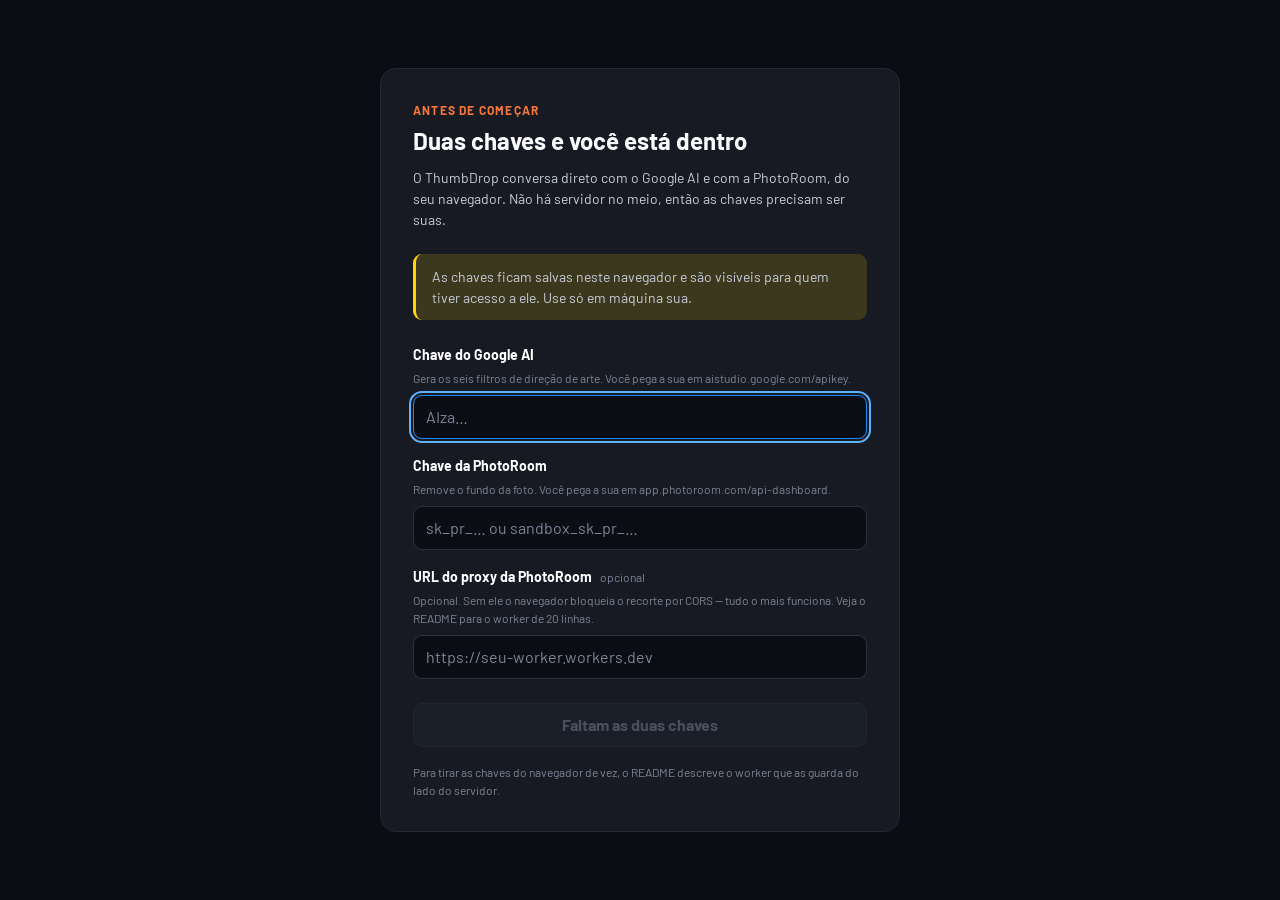
==== commit 96d464dd: "entrega: thumbdrop.html funciona sozinho, sem pasta ao lado O arquivo único dependia de assets/ para" ====
--- a/thumbdrop.html
+++ b/thumbdrop.html
@@ -103,11 +103,15 @@
   --font-weight-legal:      400;   --line-height-legal:      1.5;
   --letter-spacing-label:   1.2px; /* único estilo com tracking */
 
-  /* Famílias. Os arquivos são auto-hospedados em assets/fonts/ com
-     @font-face — nunca CDN do Google. Ver README. */
-  --font-ui:            'Barlow', system-ui, -apple-system, 'Segoe UI', sans-serif;
-  --font-thumb-title:   'Barlow', system-ui, sans-serif;   /* Black Italic é o padrão */
-  --font-thumb-display: 'Anton', 'Barlow', system-ui, sans-serif;
+  /* Famílias. UMA SÓ: Barlow, auto-hospedada em assets/fonts/ com
+     @font-face — nunca CDN do Google. Ver README.
+
+     São dois tokens para o mesmo valor de propósito, porque são dois
+     trabalhos: um veste a interface, o outro veste o título dentro da
+     thumb. Se um dia o título mudar de fonte, é um token só que muda e a
+     interface não se mexe. */
+  --font-ui:          'Barlow', system-ui, -apple-system, 'Segoe UI', sans-serif;
+  --font-thumb-title: 'Barlow', system-ui, sans-serif;   /* Black Italic é o padrão */
 
 
   /* ── Coleção Spacing · 8 passos confirmados ────────────────────────
@@ -211,31 +215,35 @@
    ===================================================================== */
 
 /* ── Fontes ────────────────────────────────────────────────────────────
-   Auto-hospedadas em assets/fonts/, nunca CDN do Google. Os arquivos
-   ainda não estão no repositório — enquanto não estiverem, o navegador
-   cai na pilha de sistema e a interface continua legível. Ver README
-   para a lista exata de nomes.                                          */
+   Uma família só: Barlow, em nove arquivos. Auto-hospedada em
+   assets/fonts/, nunca CDN do Google.
+
+   Os cinco pesos normais vestem a interface; os quatro itálicos são os
+   pesos que o título dentro da thumb oferece — Regular, Bold, Extra Bold
+   e Black, sempre em itálico, com o Black Italic como padrão da casa.
+
+   Enquanto os arquivos não estiverem em assets/fonts/, o navegador cai
+   na pilha de sistema: continua legível, mas o itálico do título sai
+   sintetizado em vez de desenhado. Ver README para os nomes exatos.     */
 
 @font-face { font-family:'Barlow'; font-style:normal; font-weight:400; font-display:swap;
-             src:url('assets/fonts/barlow-400.woff2') format('woff2'); }
+             src:url('[data-uri]') format('woff2'); }
 @font-face { font-family:'Barlow'; font-style:normal; font-weight:500; font-display:swap;
-             src:url('assets/fonts/barlow-500.woff2') format('woff2'); }
+             src:url('[data-uri]') format('woff2'); }
 @font-face { font-family:'Barlow'; font-style:normal; font-weight:700; font-display:swap;
-             src:url('assets/fonts/barlow-700.woff2') format('woff2'); }
+             src:url('[data-uri]') format('woff2'); }
 @font-face { font-family:'Barlow'; font-style:normal; font-weight:800; font-display:swap;
-             src:url('assets/fonts/barlow-800.woff2') format('woff2'); }
+             src:url('[data-uri]') format('woff2'); }
 @font-face { font-family:'Barlow'; font-style:normal; font-weight:900; font-display:swap;
-             src:url('assets/fonts/barlow-900.woff2') format('woff2'); }
+             src:url('[data-uri]') format('woff2'); }
 @font-face { font-family:'Barlow'; font-style:italic; font-weight:400; font-display:swap;
-             src:url('assets/fonts/barlow-400-italic.woff2') format('woff2'); }
+             src:url('[data-uri]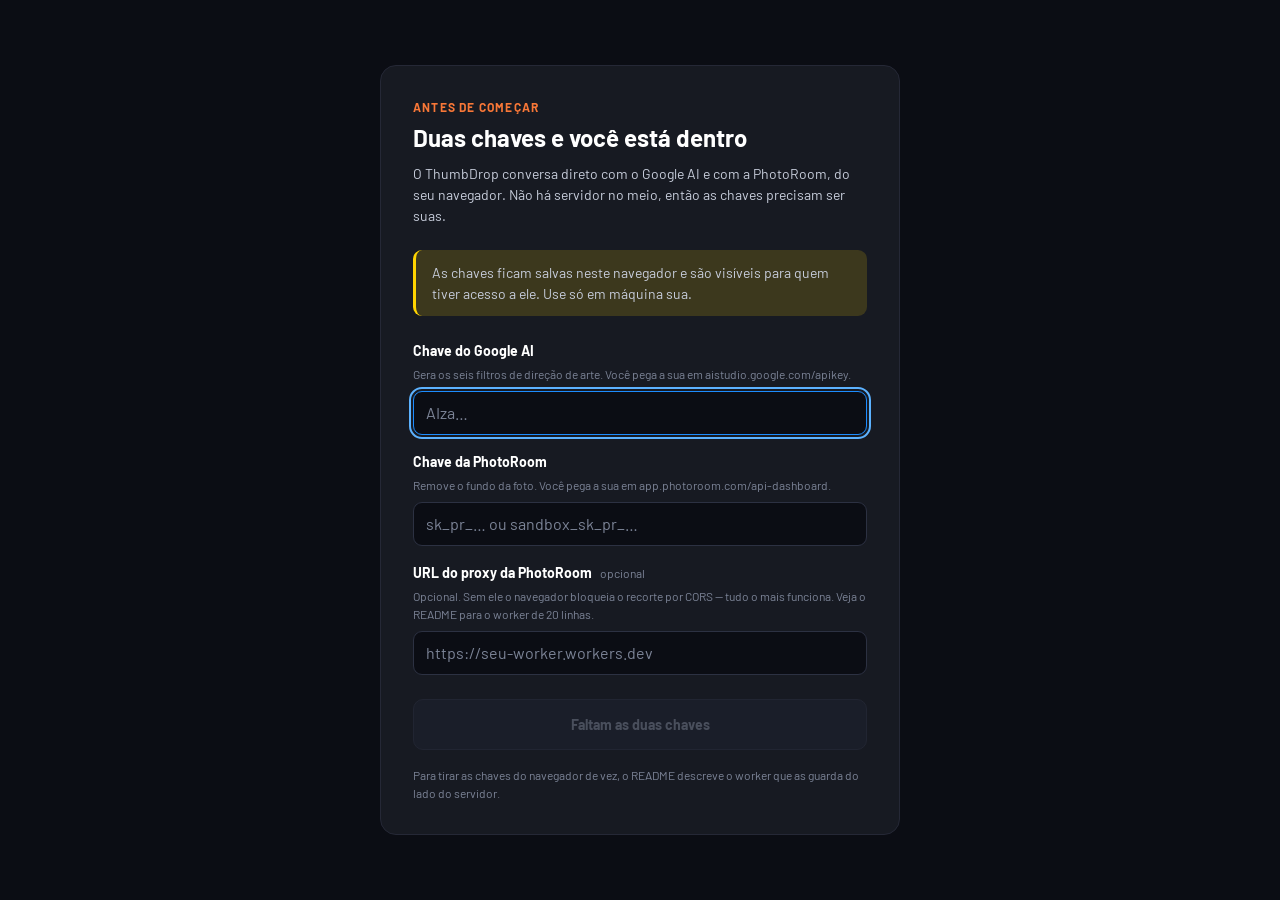
==== commit 42625cb9: "composição em camadas, texto com gramática de editor, e o painel sem rolagem Quatro pedidos, e uma v" ====
--- a/thumbdrop.html
+++ b/thumbdrop.html
@@ -62,6 +62,12 @@
                                       aconteceu. Nunca anuncia. */
   --feedback-danger:    #ff4d6d;   /* VERMELHO SÓ PARA FALHA. */
 
+  /* Fundo de controle ligado. Vem do Figma (Botão/Ação e
+     Controle/Seletor no estado ativo), onde é um preenchimento fixo e
+     não uma variável da coleção — por isso está escrito aqui e não sai
+     de um token de cor. */
+  --control-on:         #182538;
+
   /* Foco */
   --focus-ring:         #5cb2ff;   /* anel de 2px em todo controle
                                       interativo. Ver app.css. */
@@ -146,7 +152,7 @@
      TopBar/Height e TopBar/Padding X são variáveis. A largura do painel
      é medida das telas: o painel ocupa x=1120..1440 num frame de 1440.  */
 
-  --topbar-height:    54px;
+  --topbar-height:    88px;
   --topbar-padding-x: 10px;
   --panel-width:      320px;
 
@@ -206,6 +212,12 @@
        largura cheia, com o canvas fixo no topo.                        */
 
     --panel-width: 100%;
+
+    /* Mobile, medido nas telas do Figma: barra 64, palco fixo 233 com o
+       canvas de 358 × 201, trilha compacta de 49 e o dock com o resto. */
+    --topbar-height: 64px;
+    --stage-height:  233px;
+    --track-height:  49px;
   }
 }
 /* =====================================================================
@@ -568,7 +580,8 @@
   align-items: center;
   gap: var(--space-12);
   flex-shrink: 0;
-  padding: var(--space-24) 48px;
+  height: var(--topbar-height);
+  padding: 0 48px;
   border-bottom: 1px solid var(--border-line);
   background: var(--surface-mirage);
 }
@@ -585,9 +598,8 @@
 
 @media (max-width: 880px) {
   .td-topbar {
-    height: var(--topbar-height);
     gap: var(--space-8);
-    padding: 0 var(--topbar-padding-x);
+    padding: 0 var(--space-16);
   }
   /* No mobile o título e o formato saem: o saldo e as ações é que
      precisam do espaço. O nome da thumb reaparece na parada 4. */
@@ -712,15 +724,20 @@
 
 /* ── Painel ────────────────────────────────────────────────────────── */
 
+/* O PAINEL NÃO ROLA. Foi desenhado para que tudo na lateral aconteça
+   numa tela só, sem rolagem — no desktop e no mobile. Se algum conteúdo
+   não couber, o conteúdo é que está errado, não o painel: é sinal de
+   que sobrou texto explicativo que o desenho não pede. */
 .td-panel {
   display: flex;
   flex-direction: column;
   flex-shrink: 0;
   width: var(--panel-width);
+  min-height: 0;
   padding: 0 var(--space-24);
   border-left: 1px solid var(--border-line);
   background: var(--surface-card);
-  overflow-y: auto;
+  overflow: hidden;
 }
 
 .td-panel__head { padding: var(--space-12) 0; }
@@ -746,7 +763,11 @@
   background: var(--border-line);
 }
 
-.td-panel__stop { flex: 1 1 auto; }
+.td-panel__stop {
+  flex: 1 1 auto;
+  min-height: 0;
+  overflow: hidden;
+}
 
 .td-panel__foot {
   padding: var(--space-16) 0 var(--space-24);
@@ -759,19 +780,49 @@
 @media (max-width: 880px) {
   .td-body { flex-direction: column; }
 
+  /* Palco fixo de 233, com o canvas de 358 × 201 dentro — as medidas das
+     telas mobile do Figma. */
   .td-stage {
-    flex: 0 0 auto;
-    padding: var(--space-12);
+    flex: 0 0 var(--stage-height);
+    padding: var(--space-16);
   }
 
   .td-panel {
     flex: 1 1 auto;
     width: 100%;
-    min-height: 0;
     padding: 0 var(--space-16);
     border-left: 0;
     border-top: 1px solid var(--border-line);
   }
+
+  /* A TRILHA VIRA HORIZONTAL: quatro chips de 84 × 25 numa faixa de 49.
+     Empilhada, ela comeria 217px e nada mais caberia sem rolagem. */
+  .td-track {
+    flex-direction: row;
+    gap: var(--space-8);
+    height: var(--track-height);
+    align-items: center;
+    margin: 0 calc(var(--space-16) * -1);
+    padding: 0 var(--space-16);
+    border-bottom: 1px solid var(--border-line);
+  }
+
+  .td-track li { flex: 1 0 0; min-width: 0; }
+
+  .td-step {
+    flex-direction: column;
+    gap: 0;
+    justify-content: center;
+    padding: var(--space-4) var(--space-8);
+    min-height: 44px;
+  }
+
+  .td-step__marker { display: none; }
+  .td-step__note { display: none; }
+  .td-step__name { font-size: var(--font-size-label); letter-spacing: 0.4px; }
+
+  .td-panel__head { display: none; }
+  .td-panel__rule { display: none; }
 }
 
 /* ── A trilha ──────────────────────────────────────────────────────────
@@ -859,14 +910,14 @@
 /* ── Conteúdo da parada ────────────────────────────────────────────── */
 
 .td-stop__title {
-  margin-bottom: var(--space-8);
+  margin-bottom: 0;
   color: var(--text-primary);
   font-size: var(--font-size-title);
   font-weight: var(--font-weight-title);
 }
 
 .td-stop__text {
-  margin-bottom: var(--space-16);
+  margin-bottom: 0;
   color: var(--text-body);
   font-size: var(--font-size-small);
   line-height: var(--line-height-small);
@@ -1525,6 +1576,440 @@
 button.td-pill--credits:hover { border-color: var(--text-mute); }
 
 .td-modal .td-field input[type='number'] { margin-bottom: var(--space-8); }
+
+/* =====================================================================
+   COMPONENTES FIÉIS AO FIGMA
+   Medidas tiradas dos componentes do arquivo de handoff, não estimadas.
+   ===================================================================== */
+
+/* ── Botão/Ação ────────────────────────────────────────────────────────
+   px 16 · py 14 · raio 10 · Small Bold 14 · centralizado.
+   Primária: laranja de CTA com o glow. Secundária: Card 2 com borda.
+   UM LARANJA POR TELA, sempre o que avança.                            */
+
+.td-action {
+  display: flex;
+  align-items: center;
+  justify-content: center;
+  gap: var(--space-8);
+  width: 100%;
+  padding: 14px var(--space-16);
+  border-radius: var(--radius-button);
+  font-size: var(--font-size-small-bold);
+  font-weight: var(--font-weight-small-bold);
+  line-height: var(--line-height-small-bold);
+  text-align: center;
+  transition: filter var(--duration-fast) var(--ease-out),
+              background-color var(--duration-fast) var(--ease-out);
+}
+
+.td-action--primary {
+  background: var(--brand-orange-cta);
+  color: var(--brand-white);
+  box-shadow: var(--shadow-glow-orange);
+}
+.td-action--primary:hover:not(:disabled) { filter: brightness(1.12); }
+
+/* Desabilitado deixa de ser laranja: um botão que não avança não pode
+   gastar o único laranja da tela. O motivo fica escrito nele. */
+.td-action--primary:disabled {
+  background: var(--surface-card-2);
+  border: 1px solid var(--border-line-2);
+  color: var(--text-mute);
+  box-shadow: none;
+}
+
+.td-action--secondary {
+  background: var(--surface-card-2);
+  border: 1px solid var(--border-line-2);
+  color: var(--text-body);
+}
+.td-action--secondary:hover:not(:disabled) { background: var(--control-on); }
+
+/* AZUL MARCA O CONTROLE ATIVO. */
+.td-action--on {
+  background: var(--control-on);
+  border-color: var(--brand-blue);
+}
+
+.td-action--danger {
+  background: var(--surface-card-2);
+  border: 1px solid var(--border-line-2);
+  color: var(--feedback-danger);
+}
+
+/* O custo mora DENTRO do botão, numa pílula — o preço aparece antes do
+   clique, e não numa linha separada. */
+.td-cost {
+  padding: 3px 7px;
+  border-radius: 999px;
+  background: rgb(0 0 0 / 0.22);
+  color: var(--brand-white);
+  font-size: var(--font-size-legal);
+  font-weight: var(--font-weight-legal);
+}
+
+.td-action--secondary .td-cost {
+  background: var(--tint-white-6);
+  color: var(--feedback-yellow);
+}
+
+/* ── Botão/Upload · borda tracejada ──────────────────────────────────── */
+
+.td-upload {
+  display: flex;
+  align-items: center;
+  justify-content: center;
+  gap: var(--space-8);
+  height: 40px;
+  border: 1px dashed var(--border-line-2);
+  border-radius: var(--radius-input);
+  background: var(--surface-ink);
+  color: var(--text-body);
+  font-size: var(--font-size-body-bold);
+  font-weight: var(--font-weight-body-bold);
+  cursor: pointer;
+}
+.td-upload:hover { border-color: var(--brand-blue); }
+
+/* ── A parada, e o espaçamento de 12 do Figma ────────────────────────── */
+
+.td-stop {
+  display: flex;
+  flex-direction: column;
+  gap: var(--space-12);
+  min-height: 0;
+}
+
+/* Os controles NÃO encolhem. Sem isto o flex esmaga cada um até tudo
+   caber, e o resultado é um seletor de 6px de altura que parece
+   cortado — pior do que transbordar, porque transbordar aparece nos
+   testes e encolher não. */
+.td-stop > * { flex-shrink: 0; }
+
+.td-label {
+  color: var(--text-mute);
+  font-size: var(--font-size-label);
+  font-weight: var(--font-weight-label);
+  letter-spacing: var(--letter-spacing-label);
+  text-transform: uppercase;
+}
+
+.td-stop__legal {
+  margin-top: auto;
+  color: var(--text-mute);
+  font-size: var(--font-size-legal);
+  line-height: var(--line-height-legal);
+}
+
+.td-col { display: flex; flex-direction: column; gap: var(--space-8); }
+.td-duo { display: flex; gap: var(--space-24); }
+.td-duo .td-col { flex: 1 0 0; min-width: 0; }
+.td-pair { display: flex; gap: var(--space-12); }
+.td-pair .td-action { flex: 1 0 0; min-width: 0; padding: 8px var(--space-16); }
+
+/* ── Camadas ───────────────────────────────────────────────────────────
+   Cada imagem nova trava as de baixo. A tira mostra a pilha e é por onde
+   se volta para uma camada travada.                                     */
+
+.td-layers { display: flex; flex-direction: column; gap: var(--space-4); }
+
+.td-layers__strip {
+  display: flex;
+  gap: var(--space-8);
+  overflow-x: auto;         /* a tira é a única coisa que rola, e só no
+                               eixo X: o painel continua inteiro */
+  scrollbar-width: thin;
+  padding-bottom: 2px;
+}
+
+.td-layers__cell { position: relative; flex: 0 0 auto; }
+
+.td-chip {
+  display: block;
+  width: 52px;
+  padding: 0;
+  border: 1px solid var(--border-line);
+  border-radius: var(--radius-input);
+  overflow: hidden;
+  opacity: 0.55;
+}
+
+/* A camada destravada é a que se mexe — azul marca onde você está. */
+.td-chip--on {
+  border: 2px solid var(--brand-blue);
+  opacity: 1;
+}
+
+.td-chip__art {
+  display: block;
+  aspect-ratio: 16 / 9;
+  background: var(--surface-mirage) center / cover no-repeat;
+}
+
+.td-chip__tag {
+  display: block;
+  padding: 2px;
+  background: var(--surface-ink);
+  color: var(--text-body);
+  font-size: var(--font-size-legal);
+  text-align: center;
+}
+
+.td-chip__drop {
+  position: absolute;
+  top: -6px;
+  right: -6px;
+  display: grid;
+  place-items: center;
+  width: 20px;
+  height: 20px;
+  border: 1px solid var(--border-line-2);
+  border-radius: 999px;
+  background: var(--surface-card-2);
+  color: var(--text-body);
+}
+.td-chip__drop:hover { color: var(--feedback-danger); border-color: var(--feedback-danger); }
+
+/* ── Filtro/Amostra ────────────────────────────────────────────────────
+   Amostra de 62 de altura com o custo numa pílula no canto, e o nome em
+   Label 12 com tracking. Selecionado: borda de 2 em azul.               */
+
+.td-filters {
+  display: grid;
+  grid-template-columns: 1fr 1fr;
+  gap: var(--space-8);
+  min-height: 0;
+}
+
+.td-filter {
+  display: flex;
+  flex-direction: column;
+  padding: 0;
+  overflow: hidden;
+  border: 1px solid var(--border-line);
+  border-radius: var(--radius-input);
+  background: var(--surface-ink);
+  text-align: left;
+}
+
+.td-filter--on {
+  border: 2px solid var(--brand-blue);
+  background: var(--tint-blue-10);
+}
+
+.td-filter__art {
+  position: relative;
+  display: block;
+  height: 62px;
+  background: var(--surface-mirage) center / cover no-repeat;
+}
+
+.td-filter__cost {
+  position: absolute;
+  top: 6px;
+  right: 6px;
+  padding: 2px 6px;
+  border-radius: 999px;
+  background: rgb(10 13 20 / 0.82);
+  color: var(--feedback-yellow);
+  font-size: var(--font-size-legal);
+  font-weight: var(--font-weight-legal);
+}
+
+.td-filter__info {
+  display: block;
+  padding: 4px 10px 5px;
+  color: var(--text-body);
+  font-size: var(--font-size-label);
+  font-weight: var(--font-weight-label);
+  letter-spacing: var(--letter-spacing-label);
+}
+.td-filter--on .td-filter__info { color: var(--brand-white); }
+
+/* ── Controles do texto ────────────────────────────────────────────── */
+
+.td-area {
+  width: 100%;
+  padding: var(--space-12);
+  border: 1px solid var(--border-line);
+  border-radius: var(--radius-input);
+  background: var(--surface-ink);
+  color: var(--text-primary);
+  font-family: var(--font-ui);
+  font-size: var(--font-size-body);
+  line-height: var(--line-height-body);
+  resize: none;
+}
+.td-area::placeholder { color: var(--text-mute); }
+.td-area:focus { border-color: var(--brand-blue); outline: none; }
+.td-area:disabled { opacity: 0.6; }
+
+.td-field2 { display: flex; flex-direction: column; gap: var(--space-8); }
+
+/* Controle/Cor do texto: três amostras de 48, raio 12, sempre nesta
+   ordem — branco, amarelo, e a que abre o seletor. */
+.td-swatches { display: flex; gap: var(--space-8); height: 48px; }
+
+.td-swatch {
+  flex: 1 0 0;
+  min-width: 0;
+  height: 100%;
+  padding: 0;
+  border: 2px solid transparent;
+  border-radius: 12px;
+  cursor: pointer;
+}
+.td-swatch--on { border-color: var(--brand-blue); }
+.td-swatch--pick {
+  display: block;
+  background: linear-gradient(180deg, var(--feedback-yellow), #990096);
+}
+
+/* Controle/Alinhamento: três ícones de 48. Azul marca o ativo. */
+.td-aligns { display: flex; gap: var(--space-8); height: 48px; }
+
+.td-align {
+  display: grid;
+  place-items: center;
+  flex: 1 0 0;
+  min-width: 0;
+  height: 100%;
+  border: 1px solid var(--border-line-2);
+  border-radius: 12px;
+  background: var(--surface-card-2);
+  color: var(--text-body);
+}
+.td-align--on {
+  background: var(--control-on);
+  border-color: var(--brand-blue);
+  color: var(--brand-white);
+}
+
+/* Controle/Seletor: o peso da fonte, sempre em itálico. */
+.td-select {
+  position: relative;
+  display: flex;
+  align-items: center;
+  border: 1px solid var(--brand-blue);
+  border-radius: var(--radius-button);
+  background: var(--control-on);
+}
+
+.td-select select {
+  flex: 1 0 0;
+  min-width: 0;
+  padding: 8px var(--space-16);
+  border: 0;
+  background: none;
+  color: var(--text-body);
+  font-family: var(--font-thumb-title);
+  font-style: italic;
+  font-weight: 900;
+  font-size: var(--font-size-small-bold);
+  text-align: center;
+  appearance: none;
+  cursor: pointer;
+}
+
+.td-select select option {
+  background: var(--surface-card);
+  color: var(--text-body);
+  font-style: normal;
+}
+
+.td-select .td-icon {
+  position: absolute;
+  right: var(--space-8);
+  pointer-events: none;
+  color: var(--text-body);
+}
+
+/* ── Réguas magnéticas ─────────────────────────────────────────────────
+   Aparecem só durante o gesto. Guia que fica na tela depois de soltar
+   vira sujeira.                                                         */
+
+.td-guides {
+  position: absolute;
+  inset: 0;
+  z-index: 8;
+  pointer-events: none;
+}
+
+.td-guide {
+  position: absolute;
+  background: var(--brand-blue);
+  box-shadow: 0 0 0 0.5px rgb(0 0 0 / 0.4);
+}
+.td-guide--x { width: 1px; }
+.td-guide--y { height: 1px; }
+
+/* ── A moldura de seleção do texto ─────────────────────────────────────
+   Oito alças: os quatro cantos ESCALAM o texto, os quatro lados mudam só
+   a largura da caixa. É a separação que torna o gesto previsível.        */
+
+.td-textframe {
+  position: absolute;
+  top: 0;
+  left: 0;
+  transform-origin: 0 0;
+  outline: 1px solid var(--brand-blue);
+  pointer-events: none;
+}
+.td-textframe--editing { outline-width: 2px; }
+
+.td-thandle {
+  position: absolute;
+  padding: 0;
+  border: 2px solid var(--brand-blue);
+  background: var(--brand-white);
+  pointer-events: auto;
+}
+
+/* A área de pegada cresce PARA FORA da caixa, não para dentro.
+   Crescendo para dentro, a alça de baixo cobria o meio de um texto de
+   uma linha e roubava o clique do próprio texto — a pessoa clicava na
+   palavra e pegava a alça. */
+.td-thandle::before { content: ''; position: absolute; inset: -10px; }
+
+.td-thandle--n::before { top: -14px; bottom: -2px; left: -6px; right: -6px; }
+.td-thandle--s::before { bottom: -14px; top: -2px; left: -6px; right: -6px; }
+.td-thandle--w::before { left: -14px; right: -2px; top: -6px; bottom: -6px; }
+.td-thandle--e::before { right: -14px; left: -2px; top: -6px; bottom: -6px; }
+
+.td-thandle--corner { width: 11px; height: 11px; border-radius: 3px; }
+.td-thandle--side { border-radius: 2px; }
+
+.td-thandle--nw { top: -6px;  left: -6px;  cursor: nwse-resize; }
+.td-thandle--ne { top: -6px;  right: -6px; cursor: nesw-resize; }
+.td-thandle--se { bottom: -6px; right: -6px; cursor: nwse-resize; }
+.td-thandle--sw { bottom: -6px; left: -6px;  cursor: nesw-resize; }
+
+.td-thandle--n { top: -4px; left: 50%; width: 24px; height: 7px; margin-left: -12px; cursor: ns-resize; }
+.td-thandle--s { bottom: -4px; left: 50%; width: 24px; height: 7px; margin-left: -12px; cursor: ns-resize; }
+.td-thandle--w { left: -4px; top: 50%; width: 7px; height: 24px; margin-top: -12px; cursor: ew-resize; }
+.td-thandle--e { right: -4px; top: 50%; width: 7px; height: 24px; margin-top: -12px; cursor: ew-resize; }
+
+/* A caixa em si não desenha mais contorno nem pontos: quem faz isso é a
+   moldura, que é uma só e segue a seleção. */
+.td-text--on::before, .td-text--on::after { display: none; }
+.td-text--on { outline: none; }
+.td-text--editing { outline: none; }
+
+/* Camada travada não convida ao gesto. */
+.td-layer--locked { cursor: default; }
+
+@media (max-width: 880px) {
+  .td-action { padding: 12px var(--space-12); }
+  .td-swatches, .td-aligns { height: 44px; }
+  .td-filter__art { height: 54px; }
+
+  /* O Botão/Upload tem 40 no desenho. No mobile ele vai para 44, porque
+     a regra de alvo de toque do briefing é mais forte que a medida — e
+     é a única das duas que alguém sente no dedo. No desktop ele fica
+     com os 40 do Figma. */
+  .td-upload { height: 44px; }
+}
 </style>
 </head>
 <body>
@@ -1553,10 +2038,10 @@
     </form>
 
     <div class="td-setup__actions">
-      <button type="button" class="td-btn td-btn--danger" id="setup-clear" hidden>
+      <button type="button" class="td-action td-action--danger" id="setup-clear" hidden>
         Apagar chaves
       </button>
-      <button type="submit" class="td-btn td-btn--primary" id="setup-save" form="setup-form">
+      <button type="submit" class="td-action td-action--primary" id="setup-save" form="setup-form">
         Salvar e abrir o editor
       </button>
     </div>
@@ -1592,10 +2077,10 @@
     </p>
 
     <div class="td-modal__actions">
-      <button type="button" class="td-btn td-btn--ghost" id="confirm-discard">Descartar</button>
-      <button type="button" class="td-btn td-btn--ghost" id="confirm-skip">Seguir sem filtro · 0 ✦</button>
-      <button type="button" class="td-btn td-btn--ghost" id="confirm-budget" hidden>Ajustar o meu teto</button>
-      <button type="button" class="td-btn td-btn--primary" id="confirm-go">Ver prévia · 1 ✦</button>
+      <button type="button" class="td-action td-action--secondary" id="confirm-discard">Descartar</button>
+      <button type="button" class="td-action td-action--secondary" id="confirm-skip">Seguir sem filtro</button>
+      <button type="button" class="td-action td-action--secondary" id="confirm-budget" hidden>Ajustar o meu teto</button>
+      <button type="button" class="td-action td-action--primary" id="confirm-go">Ver prévia · 1 ✦</button>
     </div>
   </div>
 </div>
@@ -1615,8 +2100,8 @@
     <dl class="td-ledger" id="receipt-ledger"></dl>
 
     <div class="td-modal__actions">
-      <button type="button" class="td-btn td-btn--primary" id="receipt-go">Baixar PNG 1920 × 1080</button>
-      <button type="button" class="td-btn td-btn--ghost" id="receipt-back">Voltar a editar</button>
+      <button type="button" class="td-action td-action--primary" id="receipt-go">Baixar PNG 1920 × 1080</button>
+      <button type="button" class="td-action td-action--secondary" id="receipt-back">Voltar a editar</button>
     </div>
   </div>
 </div>
@@ -1640,8 +2125,8 @@
     </div>
 
     <div class="td-modal__actions">
-      <button type="button" class="td-btn td-btn--primary" id="budget-save">Salvar o teto</button>
-      <button type="button" class="td-btn td-btn--ghost" id="budget-cancel">Cancelar</button>
+      <button type="button" class="td-action td-action--primary" id="budget-save">Salvar o teto</button>
+      <button type="button" class="td-action td-action--secondary" id="budget-cancel">Cancelar</button>
     </div>
   </div>
 </div>
@@ -1673,6 +2158,18 @@
       <symbol id="i-check" viewBox="0 0 24 24" fill="none" stroke="currentColor"
               stroke-width="2.5" stroke-linecap="round" stroke-linejoin="round">
         <path d="M5 13l4 4L19 7"/></symbol>
+      <symbol id="i-align-left" viewBox="0 0 24 24" fill="none" stroke="currentColor"
+              stroke-width="2" stroke-linecap="round">
+        <path d="M4 6h16M4 11h10M4 16h13M4 21h8"/></symbol>
+      <symbol id="i-align-center" viewBox="0 0 24 24" fill="none" stroke="currentColor"
+              stroke-width="2" stroke-linecap="round">
+        <path d="M4 6h16M7 11h10M5 16h14M8 21h8"/></symbol>
+      <symbol id="i-align-right" viewBox="0 0 24 24" fill="none" stroke="currentColor"
+              stroke-width="2" stroke-linecap="round">
+        <path d="M4 6h16M10 11h10M7 16h13M12 21h8"/></symbol>
+      <symbol id="i-caret" viewBox="0 0 24 24" fill="none" stroke="currentColor"
+              stroke-width="2" stroke-linecap="round" stroke-linejoin="round">
+        <path d="M6 9l6 6 6-6"/></symbol>
     </defs>
   </svg>
 
@@ -1743,7 +2240,7 @@
       <div class="td-panel__stop" id="stop-body"></div>
 
       <div class="td-panel__foot">
-        <button type="button" class="td-btn td-btn--primary td-btn--block" id="advance" disabled>
+        <button type="button" class="td-action td-action--primary" id="advance" disabled>
           Continuar
         </button>
       </div>
@@ -1753,6 +2250,13 @@
 </div>
 
 <script>
+/* GERADO POR build.sh A PARTIR DE assets/frames/ — não edite à mão.
+   As molduras vivem aqui como data URI porque um PNG carregado de
+   assets/ contamina o canvas em file:// e quebraria o export. */
+window.TD_FRAMES = {
+  'canaltech': '[data-uri]',
+  'cteletro': '[data-uri]',
+};
 /* GERADO POR build.sh A PARTIR DE assets/frames/ — não edite à mão.
    As molduras vivem aqui como data URI porque um PNG carregado de
    assets/ contamina o canvas em file:// e quebraria o export. */
@@ -1875,6 +2379,146 @@
 
 })(window);
 /* =====================================================================
+   ThumbDrop V3 · snap.js
+   ---------------------------------------------------------------------
+   As réguas magnéticas — o comportamento do Figma, do Photoshop e do
+   Canva: quando o que você arrasta encosta no alinhamento de outra
+   coisa, ele gruda e uma linha aparece mostrando por quê.
+
+   Um motor só, usado pelas imagens e pelos textos, porque um texto tem
+   que poder grudar na borda de uma imagem e vice-versa. Se fossem dois
+   motores, eles discordariam.
+
+   Tudo em pixels de export.
+   ===================================================================== */
+
+(function (window, document) {
+  'use strict';
+
+  var EXPORT_W = 1920;
+  var EXPORT_H = 1080;
+
+  /* Distância, em pixels de export, dentro da qual o arraste gruda. É
+     convertida da tela: 8px de tela em qualquer zoom, para a sensação
+     ser a mesma no desktop e no celular. */
+  var GRAB_SCREEN_PX = 8;
+
+  function createSnap(root) {
+    var layer = document.createElement('div');
+    layer.className = 'td-guides';
+    root.appendChild(layer);
+
+    function factor() { return root.clientWidth / EXPORT_W; }
+    function threshold() { return GRAB_SCREEN_PX / factor(); }
+
+    /* Os alvos são sempre os MESMOS seis de um retângulo: três no eixo X
+       (esquerda, centro, direita) e três no Y (topo, meio, base). É o que
+       as ferramentas de verdade fazem, e é o que a pessoa espera. */
+    function edgesOf(box) {
+      return {
+        x: [box.x, box.x + box.width / 2, box.x + box.width],
+        y: [box.y, box.y + box.height / 2, box.y + box.height]
+      };
+    }
+
+    /* O próprio canvas é alvo: centro e bordas. Alinhar ao centro do
+       quadro é o alinhamento mais pedido de todos. */
+    function canvasTargets() {
+      return {
+        x: [0, EXPORT_W / 2, EXPORT_W],
+        y: [0, EXPORT_H / 2, EXPORT_H]
+      };
+    }
+
+    /* Recebe o retângulo que está sendo arrastado e os retângulos
+       vizinhos. Devolve o deslocamento que faz ele grudar, e as linhas a
+       desenhar. */
+    function solve(moving, others) {
+      var limit = threshold();
+      var mine = edgesOf(moving);
+
+      var best = { x: null, y: null };
+      var lines = [];
+
+      function consider(axis, myValue, targetValue, from, to) {
+        var distance = Math.abs(myValue - targetValue);
+        if (distance > limit) return;
+        var current = best[axis];
+        if (current && current.distance <= distance) return;
+        best[axis] = {
+          distance: distance,
+          delta: targetValue - myValue,
+          at: targetValue,
+          from: from,
+          to: to
+        };
+      }
+
+      var targets = [canvasTargets()].concat(others.map(edgesOf));
+
+      targets.forEach(function (target, index) {
+        var box = index === 0 ? null : others[index - 1];
+
+        target.x.forEach(function (value) {
+          mine.x.forEach(function (value2) {
+            consider('x', value2, value,
+              box ? Math.min(box.y, moving.y) : 0,
+              box ? Math.max(box.y + box.height, moving.y + moving.height) : EXPORT_H);
+          });
+        });
+
+        target.y.forEach(function (value) {
+          mine.y.forEach(function (value2) {
+            consider('y', value2, value,
+              box ? Math.min(box.x, moving.x) : 0,
+              box ? Math.max(box.x + box.width, moving.x + moving.width) : EXPORT_W);
+          });
+        });
+      });
+
+      if (best.x) lines.push({ axis: 'x', at: best.x.at, from: best.x.from, to: best.x.to });
+      if (best.y) lines.push({ axis: 'y', at: best.y.at, from: best.y.from, to: best.y.to });
+
+      return {
+        dx: best.x ? best.x.delta : 0,
+        dy: best.y ? best.y.delta : 0,
+        lines: lines
+      };
+    }
+
+    /* As linhas só existem durante o gesto. Guia que fica na tela depois
+       de soltar vira sujeira. */
+    function draw(lines) {
+      layer.textContent = '';
+      var k = factor();
+
+      lines.forEach(function (line) {
+        var element = document.createElement('div');
+        element.className = 'td-guide td-guide--' + line.axis;
+
+        if (line.axis === 'x') {
+          element.style.left = (line.at * k) + 'px';
+          element.style.top = (Math.min(line.from, line.to) * k) + 'px';
+          element.style.height = (Math.abs(line.to - line.from) * k) + 'px';
+        } else {
+          element.style.top = (line.at * k) + 'px';
+          element.style.left = (Math.min(line.from, line.to) * k) + 'px';
+          element.style.width = (Math.abs(line.to - line.from) * k) + 'px';
+        }
+
+        layer.appendChild(element);
+      });
+    }
+
+    function clear() { layer.textContent = ''; }
+
+    return { solve: solve, draw: draw, clear: clear, threshold: threshold };
+  }
+
+  window.TD_SNAP = { create: createSnap, EXPORT_W: EXPORT_W, EXPORT_H: EXPORT_H };
+
+})(window, document);
+/* =====================================================================
    ThumbDrop V3 · canvas.js
    ---------------------------------------------------------------------
    A superfície de composição. Posicionamento absoluto, nunca flex: os
@@ -1891,6 +2535,12 @@
    Não é o mesmo que "caber no canvas" — por isso o duplo clique
    (enquadrar) e o clique no número (voltar a 100%) são gestos
    diferentes, com resultados diferentes.
+
+   CAMADAS E TRAVAMENTO PROGRESSIVO
+   Cada imagem nova entra por cima e TRAVA as de baixo. Só a camada do
+   topo se mexe. É a regra de uma colagem: você monta o fundo, fecha o
+   fundo, monta o recorte por cima. Quem quiser mexer numa camada
+   travada volta para ela pela lista de camadas do painel.
    ===================================================================== */
 
 (function (window, document) {
@@ -1907,6 +2557,8 @@
      volta, sem prender o enquadramento. */
   var MIN_VISIBLE = 0.25;
 
+  var seq = 0;
+
   function clamp(value, low, high) {
     return Math.min(high, Math.max(low, value));
   }
@@ -1915,126 +2567,196 @@
     options = options || {};
     var onChange = options.onChange || function () {};
 
-    /* ── Estado da camada ───────────────────────────────────────────
-       x, y = canto superior esquerdo em pixels de export.
-       sx, sy = escala. Iguais, exceto quando alguém segura Shift numa
-       alça e libera a proporção de propósito.                          */
-
-    var layer = null;
-    var selected = false;
-
-    var image = document.createElement('img');
-    image.className = 'td-layer';
-    image.alt = '';
-    image.draggable = false;
+    var layers = [];
+    var activeId = null;
+    var frozen = false;      /* fora da parada 1, nada se mexe */
+
+    var snap = window.TD_SNAP.create(root);
 
     var handles = document.createElement('div');
     handles.className = 'td-handles';
     handles.hidden = true;
 
-    var CORNERS = ['nw', 'ne', 'se', 'sw'];
-    CORNERS.forEach(function (corner) {
+    ['nw', 'ne', 'se', 'sw'].forEach(function (corner) {
       var handle = document.createElement('button');
       handle.type = 'button';
       handle.className = 'td-handle td-handle--' + corner;
       handle.dataset.corner = corner;
-      handle.setAttribute('aria-label', 'Redimensionar pelo canto');
+      handle.setAttribute('aria-label', 'Redimensionar a imagem pelo canto ' + corner);
       handles.appendChild(handle);
     });
+    root.appendChild(handles);
+
+    /* ── Camadas ────────────────────────────────────────────────────── */
+
+    function active() {
+      if (frozen) return null;
+      return layers.filter(function (l) { return l.id === activeId && !l.locked; })[0] || null;
+    }
+
+    function byId(id) {
+      return layers.filter(function (l) { return l.id === id; })[0] || null;
+    }
+
+    function addImage(src, naturalWidth, naturalHeight) {
+      /* A NOVA TRAVA AS DE BAIXO. */
+      layers.forEach(function (l) { l.locked = true; });
+
+      var layer = {
+        id: 'L' + (++seq),
+        src: src,
+        natW: naturalWidth,
+        natH: naturalHeight,
+        sx: 1, sy: 1, x: 0, y: 0,
+        locked: false
+      };
+
+      var element = document.createElement('img');
+      element.className = 'td-layer';
+      element.alt = '';
+      element.draggable = false;
+      element.src = src;
+      layer.element = element;
+
+      /* Entra por cima, mas abaixo das alças e dos guias. */
+      root.insertBefore(element, handles);
+      layers.push(layer);
+      activeId = layer.id;
+
+      fill(layer);
+      draw();
+      return layer;
+    }
+
+    /* Volta a editar uma camada travada. Destravar uma camada trava
+       todas as outras: continua valendo que só uma se mexe por vez. */
+    function editLayer(id) {
+      var layer = byId(id);
+      if (!layer) return;
+      layers.forEach(function (l) { l.locked = l !== layer; });
+      activeId = layer.id;
+      frozen = false;
+      draw();
+    }
+
+    function removeLayer(id) {
+      var layer = byId(id);
+      if (!layer) return;
+      if (layer.element.parentNode) layer.element.parentNode.removeChild(layer.element);
+      layers = layers.filter(function (l) { return l !== layer; });
+      if (activeId === id) {
+        var last = layers[layers.length - 1];
+        activeId = last ? last.id : null;
+        if (last) last.locked = false;
+      }
+      draw();
+    }
+
+    /* Sair da parada 1 congela a composição inteira: da parada 2 em
+       diante as imagens não se mexem mais. */
+    function freeze(next) {
+      frozen = next;
+      if (next) layers.forEach(function (l) { l.locked = true; });
+      draw();
+    }
 
     /* ── Conversão tela ↔ export ────────────────────────────────────── */
 
-    function factor() {
-      /* Quantos pixels de tela vale um pixel de export. */
-      return root.clientWidth / EXPORT_W;
-    }
+    function factor() { return root.clientWidth / EXPORT_W; }
 
     function toExport(clientX, clientY) {
       var rect = root.getBoundingClientRect();
       var k = factor();
+      return { x: (clientX - rect.left) / k, y: (clientY - rect.top) / k };
+    }
+
+    function boxOf(layer) {
       return {
-        x: (clientX - rect.left) / k,
-        y: (clientY - rect.top) / k
+        x: layer.x, y: layer.y,
+        width: layer.natW * layer.sx,
+        height: layer.natH * layer.sy
       };
     }
 
+    /* Os retângulos que servem de alvo para as réguas — usados aqui e
+       também pelos textos, para um texto poder grudar numa imagem. */
+    function boxes(exceptId) {
+      return layers
+        .filter(function (l) { return l.id !== exceptId; })
+        .map(boxOf);
+    }
+
     /* ── Desenho ────────────────────────────────────────────────────── */
 
     function draw() {
-      if (!layer) return;
       var k = factor();
 
-      image.style.width  = (layer.natW * layer.sx * k) + 'px';
-      image.style.height = (layer.natH * layer.sy * k) + 'px';
-      image.style.transform = 'translate(' + (layer.x * k) + 'px,' + (layer.y * k) + 'px)';
+      layers.forEach(function (layer) {
+        var style = layer.element.style;
+        style.width = (layer.natW * layer.sx * k) + 'px';
+        style.height = (layer.natH * layer.sy * k) + 'px';
+        style.transform = 'translate(' + (layer.x * k) + 'px,' + (layer.y * k) + 'px)';
+        layer.element.classList.toggle('td-layer--locked', layer.locked || frozen);
+      });
 
       drawHandles(k);
-
       onChange(publicState());
     }
 
+    function publicState() {
+      var current = active();
+      return {
+        zoom: current ? current.sx : 1,
+        zoomPercent: current ? Math.round(current.sx * 100) : 100,
+        layers: layers.map(function (l, i) {
+          return { id: l.id, src: l.src, locked: l.locked || frozen, index: i };
+        }),
+        activeId: current ? current.id : null,
+        frozen: frozen
+      };
+    }
 
     /* AS ALÇAS MORAM NA PARTE VISÍVEL DA CAMADA, não nos cantos dela.
-
-       Com a imagem preenchendo o canvas — que é o enquadre de partida —
-       os cantos reais ficam fora da área visível, e no zoom de 400% ficam
-       longe dela. Alça que não dá para alcançar não é alça. Então o
-       retângulo das alças é a interseção entre a camada e o canvas,
-       recuado o suficiente para nenhuma delas ser cortada pela borda.
-
-       Quem redimensiona continua puxando o canto REAL da camada: o
-       gesto é medido por deslocamento do ponteiro, não pela posição da
-       alça. Ver resize(). */
+       Com a imagem preenchendo o canvas — o enquadre de partida — os
+       cantos reais ficam fora da área visível, e no zoom de 400% ficam
+       longe dela. Alça que não dá para alcançar não é alça. */
     var HANDLE_INSET = 9;
 
     function drawHandles(k) {
-      if (!selected) { handles.hidden = true; return; }
+      var layer = active();
+      if (!layer) { handles.hidden = true; return; }
 
       var cw = root.clientWidth;
       var ch = root.clientHeight;
 
       var left = layer.x * k;
-      var top  = layer.y * k;
-      var right  = left + layer.natW * layer.sx * k;
-      var bottom = top  + layer.natH * layer.sy * k;
-
-      var x0 = clamp(left,   HANDLE_INSET, cw - HANDLE_INSET);
-      var x1 = clamp(right,  HANDLE_INSET, cw - HANDLE_INSET);
-      var y0 = clamp(top,    HANDLE_INSET, ch - HANDLE_INSET);
+      var top = layer.y * k;
+      var right = left + layer.natW * layer.sx * k;
+      var bottom = top + layer.natH * layer.sy * k;
+
+      var x0 = clamp(left, HANDLE_INSET, cw - HANDLE_INSET);
+      var x1 = clamp(right, HANDLE_INSET, cw - HANDLE_INSET);
+      var y0 = clamp(top, HANDLE_INSET, ch - HANDLE_INSET);
       var y1 = clamp(bottom, HANDLE_INSET, ch - HANDLE_INSET);
 
-      /* Camada arrastada quase toda para fora: não há retângulo onde
-         pousar alça, e mostrar quatro pontos empilhados seria pior que
-         não mostrar nada. */
       if (x1 - x0 < 16 || y1 - y0 < 16) { handles.hidden = true; return; }
 
       handles.hidden = false;
-      handles.style.width  = (x1 - x0) + 'px';
+      handles.style.width = (x1 - x0) + 'px';
       handles.style.height = (y1 - y0) + 'px';
       handles.style.transform = 'translate(' + x0 + 'px,' + y0 + 'px)';
     }
 
-    function publicState() {
-      if (!layer) return null;
-      return {
-        zoom: layer.sx,
-        zoomPercent: Math.round(layer.sx * 100),
-        uniform: Math.abs(layer.sx - layer.sy) < 0.0001
-      };
-    }
-
-    /* ── Limites ────────────────────────────────────────────────────────
-       A imagem não pode sumir da área visível. A regra é de SOBREPOSIÇÃO,
-       não de posição: o que importa é quanto da imagem ainda cruza o
-       canvas, em cada eixo.                                              */
-
-    function clampPosition(x, y) {
+    /* ── Limites ─────────────────────────────────────────────────────
+       A imagem não pode sumir da área visível. A regra é de
+       SOBREPOSIÇÃO, não de posição: o que importa é quanto da imagem
+       ainda cruza o canvas, em cada eixo.                              */
+
+    function clampPosition(layer, x, y) {
       var w = layer.natW * layer.sx;
       var h = layer.natH * layer.sy;
-
       var needX = Math.min(w, EXPORT_W) * MIN_VISIBLE;
       var needY = Math.min(h, EXPORT_H) * MIN_VISIBLE;
-
       return {
         x: clamp(x, needX - w, EXPORT_W - needX),
         y: clamp(y, needY - h, EXPORT_H - needY)
@@ -2045,41 +2767,40 @@
        imagem volta para dentro suavemente. Puxar e ver voltar ensina o
        limite melhor do que uma parede dura durante o gesto. */
     function settle() {
+      var layer = active();
       if (!layer) return;
-      var fixed = clampPosition(layer.x, layer.y);
+      var fixed = clampPosition(layer, layer.x, layer.y);
       if (fixed.x === layer.x && fixed.y === layer.y) return;
 
-      image.classList.add('td-layer--settling');
+      layer.element.classList.add('td-layer--settling');
       handles.classList.add('td-layer--settling');
       layer.x = fixed.x;
       layer.y = fixed.y;
       draw();
 
       window.setTimeout(function () {
-        image.classList.remove('td-layer--settling');
+        layer.element.classList.remove('td-layer--settling');
         handles.classList.remove('td-layer--settling');
       }, 220);
     }
 
-    /* ── Zoom ───────────────────────────────────────────────────────────
+    /* ── Zoom ────────────────────────────────────────────────────────
        ANCORADO NO PONTEIRO: o pixel da imagem que está sob o cursor
        continua sob o cursor depois do zoom. É isso que faz o gesto
-       parecer natural — zoom ancorado no centro parece quebrado.         */
+       parecer natural — zoom ancorado no centro parece quebrado.       */
 
     function zoomAt(nextScale, anchorX, anchorY) {
+      var layer = active();
       if (!layer) return;
 
       var target = clamp(nextScale, MIN_ZOOM, MAX_ZOOM);
       if (target === layer.sx && target === layer.sy) return;
 
-      /* Onde o ponto ancorado cai DENTRO da imagem, de 0 a 1. */
       var u = (anchorX - layer.x) / (layer.natW * layer.sx);
       var v = (anchorY - layer.y) / (layer.natH * layer.sy);
 
       layer.sx = target;
       layer.sy = target;
-
-      /* Recoloca a imagem para que aquele mesmo ponto caia sob a âncora. */
       layer.x = anchorX - u * layer.natW * layer.sx;
       layer.y = anchorY - v * layer.natH * layer.sy;
 
@@ -2087,59 +2808,52 @@
     }
 
     function setZoom(next) {
-      if (!layer) return;
-      /* Sem ponteiro, a âncora é o centro do canvas — que é o que a
-         pessoa está olhando quando usa o controle de − e +. */
+      if (!active()) return;
       zoomAt(next, EXPORT_W / 2, EXPORT_H / 2);
       settle();
     }
 
-    /* Enquadrar: a imagem inteira cabe no canvas, centralizada. */
-    function fit() {
+    function fit(layer) {
+      layer = layer || active();
       if (!layer) return;
       var scale = Math.min(EXPORT_W / layer.natW, EXPORT_H / layer.natH);
       layer.sx = layer.sy = clamp(scale, MIN_ZOOM, MAX_ZOOM);
-      center();
+      center(layer);
       draw();
     }
 
-    /* Preencher: a imagem cobre o canvas inteiro. É o enquadre de
-       partida, porque thumb com tarja preta nas laterais não é thumb. */
-    function fill() {
+    /* Preencher é o enquadre de partida: thumb com tarja preta nas
+       laterais não é thumb. */
+    function fill(layer) {
+      layer = layer || active();
       if (!layer) return;
       var scale = Math.max(EXPORT_W / layer.natW, EXPORT_H / layer.natH);
       layer.sx = layer.sy = clamp(scale, MIN_ZOOM, MAX_ZOOM);
-      center();
+      center(layer);
       draw();
     }
 
-    function center() {
+    function center(layer) {
       layer.x = (EXPORT_W - layer.natW * layer.sx) / 2;
       layer.y = (EXPORT_H - layer.natH * layer.sy) / 2;
     }
 
-    /* ── Gestos de ponteiro ─────────────────────────────────────────────
+    /* ── Gestos de ponteiro ──────────────────────────────────────────
        Um só caminho para mouse, caneta e dedo. Dois ponteiros viram
-       pinça: zoom e pan juntos, ancorados no ponto médio entre os dedos. */
+       pinça: zoom e pan juntos, ancorados no ponto médio entre os
+       dedos.                                                          */
 
     var pointers = new Map();
-    var dragging = null;      /* arraste da imagem */
-    var resizing = null;      /* arraste de alça */
+    var dragging = null;
+    var resizing = null;
     var pinching = null;
 
-    function pointerList() {
-      return Array.from(pointers.values());
-    }
-
-    function distance(a, b) {
-      return Math.hypot(a.x - b.x, a.y - b.y);
-    }
-
-    function midpoint(a, b) {
-      return { x: (a.x + b.x) / 2, y: (a.y + b.y) / 2 };
-    }
+    function pointerList() { return Array.from(pointers.values()); }
+    function distance(a, b) { return Math.hypot(a.x - b.x, a.y - b.y); }
+    function midpoint(a, b) { return { x: (a.x + b.x) / 2, y: (a.y + b.y) / 2 }; }
 
     function onPointerDown(event) {
+      var layer = active();
       if (!layer) return;
 
       var corner = event.target.dataset && event.target.dataset.corner;
@@ -2150,13 +2864,11 @@
       var list = pointerList();
 
       if (list.length === 2) {
-        /* Dois dedos: a pinça assume e cancela qualquer arraste em curso. */
         dragging = null;
         resizing = null;
-        var a = list[0], b = list[1];
-        var mid = toExport(midpoint(a, b).x, midpoint(a, b).y);
+        var mid = toExport(midpoint(list[0], list[1]).x, midpoint(list[0], list[1]).y);
         pinching = {
-          startDistance: distance(a, b) || 1,
+          startDistance: distance(list[0], list[1]) || 1,
           startScale: layer.sx,
           anchor: mid
         };
@@ -2164,28 +2876,22 @@
       }
 
       if (corner) {
-        var point = toExport(event.clientX, event.clientY);
         resizing = {
           corner: corner,
-          start: point,
+          start: toExport(event.clientX, event.clientY),
           startLayer: { x: layer.x, y: layer.y, sx: layer.sx, sy: layer.sy }
         };
-        select(true);
         return;
       }
 
-      select(true);
       var origin = toExport(event.clientX, event.clientY);
-      dragging = {
-        grabX: origin.x - layer.x,
-        grabY: origin.y - layer.y
-      };
+      dragging = { grabX: origin.x - layer.x, grabY: origin.y - layer.y };
       root.classList.add('td-canvas--grabbing');
     }
 
     function onPointerMove(event) {
-      if (!layer) return;
-      if (!pointers.has(event.pointerId)) return;
+      var layer = active();
+      if (!layer || !pointers.has(event.pointerId)) return;
       pointers.set(event.pointerId, { x: event.clientX, y: event.clientY });
 
       if (pinching) {
@@ -2198,68 +2904,68 @@
         return;
       }
 
-      if (resizing) {
-        resize(event);
-        return;
-      }
+      if (resizing) { resize(event, layer); return; }
 
       if (dragging) {
         var point = toExport(event.clientX, event.clientY);
         layer.x = point.x - dragging.grabX;
         layer.y = point.y - dragging.grabY;
+
+        /* As réguas magnéticas entram aqui: o alvo pode ser outra
+           camada, um texto, ou o próprio quadro. */
+        var result = snap.solve(boxOf(layer),
+          boxes(layer.id).concat(options.otherBoxes ? options.otherBoxes() : []));
+        layer.x += result.dx;
+        layer.y += result.dy;
+        snap.draw(result.lines);
+
         draw();
       }
     }
 
     function onPointerUp(event) {
       pointers.delete(event.pointerId);
-
       if (pointers.size < 2) pinching = null;
-
       if (pointers.size === 0) {
         if (dragging || resizing) settle();
         dragging = null;
         resizing = null;
+        snap.clear();
         root.classList.remove('td-canvas--grabbing');
       }
     }
 
-    /* ── Alças ──────────────────────────────────────────────────────────
-       Mantêm proporção; Shift libera. O canto OPOSTO ao que está sendo
-       arrastado fica parado — é o que faz a alça parecer que puxa a
-       imagem, e não que a empurra.                                       */
-
-    function resize(event) {
+    /* ── Alças ───────────────────────────────────────────────────────
+       Mantêm proporção; Shift libera. O canto OPOSTO fica parado, e o
+       gesto é medido por DESLOCAMENTO do ponteiro — é isso que
+       desacopla o redimensionamento da posição da alça, que fica
+       recuada para dentro do canvas.                                  */
+
+    function resize(event, layer) {
       var start = resizing.startLayer;
       var point = toExport(event.clientX, event.clientY);
 
-      var west  = resizing.corner === 'nw' || resizing.corner === 'sw';
+      var west = resizing.corner === 'nw' || resizing.corner === 'sw';
       var north = resizing.corner === 'nw' || resizing.corner === 'ne';
 
       var startW = layer.natW * start.sx;
       var startH = layer.natH * start.sy;
 
-      /* O canto que está sendo puxado e o que fica parado — os dois da
-         camada, não da alça. A alça pode estar recuada para dentro do
-         canvas; o que ela move é sempre o canto de verdade. */
-      var cornerX = west  ? start.x : start.x + startW;
+      var cornerX = west ? start.x : start.x + startW;
       var cornerY = north ? start.y : start.y + startH;
-      var anchorX = west  ? start.x + startW : start.x;
+      var anchorX = west ? start.x + startW : start.x;
       var anchorY = north ? start.y + startH : start.y;
 
-      /* Medido por DESLOCAMENTO desde o início do gesto. É isso que
-         desacopla o redimensionamento da posição da alça. */
       var movedX = point.x - resizing.start.x;
       var movedY = point.y - resizing.start.y;
 
-      var width  = Math.abs((cornerX + movedX) - anchorX);
+      var width = Math.abs((cornerX + movedX) - anchorX);
       var height = Math.abs((cornerY + movedY) - anchorY);
 
-      var sx = width  / layer.natW;
+      var sx = width / layer.natW;
       var sy = height / layer.natH;
 
       if (!event.shiftKey) {
-        /* Proporção mantida: o eixo que mais mudou manda nos dois. */
         var uniform = Math.max(sx, sy);
         sx = uniform;
         sy = uniform;
@@ -2267,103 +2973,37 @@
 
       layer.sx = clamp(sx, MIN_ZOOM, MAX_ZOOM);
       layer.sy = clamp(sy, MIN_ZOOM, MAX_ZOOM);
-
-      layer.x = west  ? anchorX - layer.natW * layer.sx : anchorX;
+      layer.x = west ? anchorX - layer.natW * layer.sx : anchorX;
       layer.y = north ? anchorY - layer.natH * layer.sy : anchorY;
 
       draw();
     }
 
-    /* ── Roda do mouse ──────────────────────────────────────────────── */
-
     function onWheel(event) {
+      var layer = active();
       if (!layer) return;
       event.preventDefault();
-
       var anchor = toExport(event.clientX, event.clientY);
-      /* Passo multiplicativo: subir e descer a mesma quantidade de
-         cliques volta exatamente ao zoom de onde saiu. */
       var step = Math.exp(-event.deltaY * 0.0015);
       zoomAt(layer.sx * step, anchor.x, anchor.y);
     }
 
-    /* ── Duplo clique: enquadra a imagem inteira ────────────────────── */
-
     var fitOnDoubleClick = true;
 
     function onDoubleClick(event) {
-      if (!layer || !fitOnDoubleClick) return;
+      if (!active() || !fitOnDoubleClick) return;
       event.preventDefault();
       fit();
       settle();
     }
 
-    function select(next) {
-      selected = next;
-      root.classList.toggle('td-canvas--selected', next);
-      draw();
-    }
-
-    /* ── API ────────────────────────────────────────────────────────── */
-
-    function setImage(src, naturalWidth, naturalHeight) {
-      layer = {
-        src: src,
-        natW: naturalWidth,
-        natH: naturalHeight,
-        sx: 1,
-        sy: 1,
-        x: 0,
-        y: 0
-      };
-      image.src = src;
-      if (!image.parentNode) {
-        root.insertBefore(image, root.firstChild);
-        root.appendChild(handles);
-      }
-      fill();
-      select(true);
-    }
-
-    function getLayer() {
-      return layer && {
-        src: layer.src, natW: layer.natW, natH: layer.natH,
-        x: layer.x, y: layer.y, sx: layer.sx, sy: layer.sy
-      };
-    }
-
-    /* Trocar a fonte da imagem SEM mexer no enquadramento. É isto que
-       torna verdade a regra de custo: o recorte é uma chamada de API, o
-       reenquadre é local. Depois de recortado, o PNG entra no lugar do
-       original na mesma posição e escala — nenhuma chamada nova. */
-    function replaceSource(src, naturalWidth, naturalHeight) {
-      if (!layer) return;
-      /* A escala é reancorada para que o recorte ocupe o mesmo retângulo
-         que o original ocupava, mesmo que venha com outro número de
-         pixels. */
-      var displayW = layer.natW * layer.sx;
-      var displayH = layer.natH * layer.sy;
-
-      layer.src = src;
-      layer.natW = naturalWidth;
-      layer.natH = naturalHeight;
-      layer.sx = displayW / naturalWidth;
-      layer.sy = displayH / naturalHeight;
-
-      image.src = src;
-      draw();
-    }
-
-
-    /* ── Desenho do texto ───────────────────────────────────────────────
+    /* ── Desenho do texto no export ──────────────────────────────────
        Reimplementa a quebra de linha do navegador no canvas 2D, porque
-       canvas não quebra sozinho. Cada palavra carrega a cor do trecho de
-       onde veio — é assim que uma palavra amarela no meio de um título
-       branco chega inteira ao PNG.                                       */
+       canvas não quebra sozinho. Cada palavra carrega a cor do trecho
+       de onde veio — é assim que uma palavra amarela no meio de um
+       título branco chega inteira ao PNG.                             */
 
     function drawTexts(ctx, texts, scale) {
-      /* A família vem do token, e não de um nome repetido aqui: o export
-         e a tela não podem discordar sobre em que fonte o título está. */
       var family = getComputedStyle(document.documentElement)
         .getPropertyValue('--font-thumb-title').trim() || 'Barlow, sans-serif';
 
@@ -2376,7 +3016,6 @@
         ctx.font = 'italic ' + model.weight + ' ' + size + 'px ' + family;
         ctx.textBaseline = 'top';
 
-        /* Palavras, cada uma com a cor do trecho de origem. */
         var words = [];
         model.segments.forEach(function (segment) {
           segment.text.split(/(\s+|\n)/).forEach(function (piece) {
@@ -2384,7 +3023,6 @@
           });
         });
 
-        /* Quebra gulosa, do jeito que o navegador faz. */
         var lines = [];
         var line = [];
         var used = 0;
@@ -2429,15 +3067,11 @@
       });
     }
 
-    /* ── Snapshot ───────────────────────────────────────────────────────
+    /* ── Snapshot ────────────────────────────────────────────────────
        Redesenha o estado num canvas de verdade e devolve um PNG. É o
-       MESMO renderizador que o export da etapa 8 vai usar — por isso ele
-       nasce aqui, mandando para a IA exatamente o que a pessoa vê, e não
-       uma segunda interpretação do estado que pode divergir.
-
-       `width` permite pedir uma versão menor: a prévia do filtro manda
-       uma entrada reduzida, porque o que ela precisa julgar é direção de
-       arte, não nitidez.                                                 */
+       MESMO renderizador que o export usa — por isso ele manda para a
+       IA exatamente o que a pessoa vê, e não uma segunda interpretação
+       do estado que pode divergir.                                    */
 
     function snapshot(options) {
       options = options || {};
@@ -2453,23 +3087,20 @@
       ctx.fillStyle = '#000';
       ctx.fillRect(0, 0, width, height);
 
-      if (layer && image.complete && image.naturalWidth) {
+      /* As camadas, de baixo para cima — a mesma ordem da tela. */
+      layers.forEach(function (layer) {
+        if (!layer.element.complete || !layer.element.naturalWidth) return;
         ctx.drawImage(
-          image,
-          layer.x * scale,
-          layer.y * scale,
-          layer.natW * layer.sx * scale,
-          layer.natH * layer.sy * scale
+          layer.element,
+          layer.x * scale, layer.y * scale,
+          layer.natW * layer.sx * scale, layer.natH * layer.sy * scale
         );
-      }
-
-      /* O texto é desenhado pelo MESMO renderizador, a partir dos mesmos
-         trechos que a tela mostra. O guia do timer e as alças não entram
-         aqui — eles são interface, e interface não vai para o PNG. */
+      });
+
+      /* O guia do timer e as alças não entram: são interface, e
+         interface não tem coordenada de export. */
       if (options.texts) drawTexts(ctx, options.texts, scale);
 
-      /* A moldura é a última camada: ela emoldura tudo, inclusive o
-         texto. */
       if (options.frame) {
         ctx.drawImage(options.frame, 0, 0, width, height);
       } else if (options.frameColor) {
@@ -2477,8 +3108,6 @@
         ctx.save();
         ctx.strokeStyle = options.frameColor;
         ctx.lineWidth = band;
-        /* Desenhada meia banda para dentro, para a borda ficar inteira
-           dentro dos 1920 x 1080 em vez de metade fora. */
         ctx.strokeRect(band / 2, band / 2, width - band, height - band);
         ctx.restore();
       }
@@ -2495,17 +3124,60 @@
     window.addEventListener('resize', draw);
 
     return {
-      setImage: setImage,
+      addImage: addImage,
+      editLayer: editLayer,
+      removeLayer: removeLayer,
+      freeze: freeze,
       snapshot: snapshot,
+      boxes: boxes,
       setDoubleClickFit: function (next) { fitOnDoubleClick = next; },
-      replaceSource: replaceSource,
-      getLayer: getLayer,
-      hasImage: function () { return !!layer; },
+      getLayer: function () {
+        var l = active() || layers[layers.length - 1];
+        return l && { src: l.src, natW: l.natW, natH: l.natH,
+                      x: l.x, y: l.y, sx: l.sx, sy: l.sy };
+      },
+      count: function () { return layers.length; },
+      hasImage: function () { return layers.length > 0; },
       fit: fit,
       fill: fill,
       setZoom: setZoom,
-      getZoom: function () { return layer ? layer.sx : 1; },
-      select: select,
+      getZoom: function () { var l = active(); return l ? l.sx : 1; },
+      state: publicState,
+      draw: draw,
+
+      /* Trocar a fonte da camada ativa SEM mexer no enquadramento. É o
+         que torna verdade a regra de que o recorte é uma chamada de API
+         e o reenquadre é local. */
+      replaceSource: function (src, naturalWidth, naturalHeight) {
+        var layer = active() || layers[layers.length - 1];
+        if (!layer) return;
+        var displayW = layer.natW * layer.sx;
+        var displayH = layer.natH * layer.sy;
+        layer.src = src;
+        layer.natW = naturalWidth;
+        layer.natH = naturalHeight;
+        layer.sx = displayW / naturalWidth;
+        layer.sy = displayH / naturalHeight;
+        layer.element.src = src;
+        draw();
+      },
+
+      /* A entrega do filtro substitui a composição inteira por uma
+         imagem só: o filtro devolve o quadro já renderizado. */
+      replaceAll: function (src, naturalWidth, naturalHeight) {
+        layers.forEach(function (l) {
+          if (l.element.parentNode) l.element.parentNode.removeChild(l.element);
+        });
+        layers = [];
+        activeId = null;
+        var wasFrozen = frozen;
+        frozen = false;
+        addImage(src, naturalWidth, naturalHeight);
+        frozen = wasFrozen;
+        if (wasFrozen) layers.forEach(function (l) { l.locked = true; });
+        draw();
+      },
+
       MIN_ZOOM: MIN_ZOOM,
       MAX_ZOOM: MAX_ZOOM,
       EXPORT_W: EXPORT_W,
@@ -2519,23 +3191,28 @@
 /* =====================================================================
    ThumbDrop V3 · text.js
    ---------------------------------------------------------------------
-   As caixas de texto da parada 3.
-
-   O gesto principal não tem botão: DUPLO CLIQUE em qualquer ponto vazio
-   do canvas cria uma caixa ali e já entra em edição, com o cursor
-   piscando. Existe um botão de "adicionar texto" no painel, mas ele é a
-   porta de serviço — para quem não descobriu o gesto, e para quem navega
-   por teclado.
+   As caixas de texto da parada 3, com a gramática de um editor de
+   verdade — a mesma do Figma, do Canva e do Photoshop:
+
+     clique        seleciona, e mostra a caixa com oito alças
+     duplo clique  entra em edição, com o conteúdo selecionado
+     arraste       move, com réguas magnéticas grudando no alinhamento
+     alça de canto ESCALA o texto inteiro, corpo da fonte junto
+     alça de lado  muda só a largura da caixa, sem mexer no corpo
+     Esc           sai da edição; de novo, desseleciona
+     Delete        apaga o texto selecionado
+
+   Duplo clique em ponto vazio do canvas cria uma caixa ali e já entra
+   em edição. É o gesto principal e não tem botão.
 
    O DESTAQUE EM AMARELO É GESTO DE SELEÇÃO, não controle separado:
    selecionar uma palavra dentro da edição e clicar no amarelo pinta só
    ela. É a assinatura visual das thumbs da casa.
 
-   Por que contentEditable e não índices de caractere: o destaque precisa
-   sobreviver à edição. Se a pessoa pinta a terceira palavra e depois
-   insere uma palavra antes dela, um destaque guardado por índice
-   escorrega para o lugar errado. Guardado como span no DOM, ele anda
-   junto com o texto, porque é o próprio navegador que cuida disso.
+   Por que contentEditable e não índices de caractere: o destaque
+   precisa sobreviver à edição. Guardado por índice, ele escorrega
+   quando alguém insere texto antes dele. Guardado como span no DOM,
+   anda junto, porque quem cuida disso passa a ser o navegador.
    ===================================================================== */
 
 (function (window, document) {
@@ -2544,41 +3221,73 @@
   var EXPORT_W = 1920;
   var EXPORT_H = 1080;
 
-  /* Padrão do título: Barlow Black Italic. */
-  var DEFAULT = {
-    size: 108,          /* px de export */
-    width: 1150,
-    weight: 900,
-    align: 'left',
-    color: '#ffffff',
-    shadow: true
-  };
-
+  var DEFAULT = { size: 96, width: 900, weight: 900, align: 'left',
+                  color: '#ffffff', shadow: true };
+
+  var MIN_SIZE = 16;
+  var MAX_SIZE = 400;
+
+  /* Peso: Regular, Bold, Extra Bold e Black, sempre em itálico — o
+     padrão de título da casa, como o Controle/Seletor do Figma. */
   var WEIGHTS = [
-    { value: 400, label: 'Regular' },
-    { value: 700, label: 'Bold' },
-    { value: 800, label: 'Extra Bold' },
-    { value: 900, label: 'Black' }
+    { value: 400, label: 'Regular Italic' },
+    { value: 700, label: 'Bold Italic' },
+    { value: 800, label: 'Extra Bold Italic' },
+    { value: 900, label: 'Black Italic' }
   ];
 
-  function clamp(value, low, high) {
-    return Math.min(high, Math.max(low, value));
-  }
+  /* Quatro cantos escalam tudo; quatro lados mudam só a largura. */
+  var CORNERS = ['nw', 'ne', 'se', 'sw'];
+  var SIDES = ['n', 'e', 's', 'w'];
+
+  function clamp(v, lo, hi) { return Math.min(hi, Math.max(lo, v)); }
 
   function createTexts(root, options) {
     options = options || {};
     var onChange = options.onChange || function () {};
+    var otherBoxes = options.otherBoxes || function () { return []; };
 
     var boxes = [];
     var selected = null;
     var editing = null;
     var enabled = false;
 
+    var snap = window.TD_SNAP.create(root);
+
     var container = document.createElement('div');
     container.className = 'td-texts';
     root.appendChild(container);
 
+    /* A moldura de seleção é UMA, reaproveitada — ela segue o texto
+       selecionado. Uma moldura por caixa multiplicaria nós à toa. */
+    var frame = document.createElement('div');
+    frame.className = 'td-textframe';
+    frame.hidden = true;
+
+    CORNERS.concat(SIDES).forEach(function (spot) {
+      var handle = document.createElement('button');
+      handle.type = 'button';
+      handle.className = 'td-thandle td-thandle--' + spot +
+        (CORNERS.indexOf(spot) >= 0 ? ' td-thandle--corner' : ' td-thandle--side');
+      handle.dataset.spot = spot;
+      handle.setAttribute('aria-label', CORNERS.indexOf(spot) >= 0
+        ? 'Redimensionar o texto' : 'Mudar a largura da caixa');
+      frame.appendChild(handle);
+    });
+    /* A MOLDURA FICA ATRÁS DOS TEXTOS. Por cima, a área de pegada das
+       alças cobre o conteúdo e rouba o clique da própria palavra — foi o
+       que aconteceu com a alça de baixo num texto de uma linha. Atrás, o
+       texto sempre ganha o clique no miolo, e as alças continuam
+       pegáveis porque moram na borda, quase todas para fora. */
+    container.appendChild(frame);
+
     function factor() { return root.clientWidth / EXPORT_W; }
+
+    function toExport(clientX, clientY) {
+      var rect = root.getBoundingClientRect();
+      var k = factor();
+      return { x: (clientX - rect.left) / k, y: (clientY - rect.top) / k };
+    }
 
     /* ── Criar ─────────────────────────────────────────────────────── */
 
@@ -2586,7 +3295,7 @@
       options = options || {};
 
       var model = {
-        id: 't' + Date.now() + Math.random().toString(36).slice(2, 6),
+        id: 't' + Date.now() + Math.random().toString(36).slice(2, 5),
         x: clamp(exportX, 0, EXPORT_W - 200),
         y: clamp(exportY, 0, EXPORT_H - 80),
         width: DEFAULT.width,
@@ -2601,16 +3310,14 @@
       element.className = 'td-text';
       element.dataset.id = model.id;
       element.spellcheck = false;
-      /* Alcançável por Tab: sem isto, quem navega por teclado consegue
-         criar um texto pelo painel e nunca mais voltar a ele. */
       element.tabIndex = 0;
       element.setAttribute('role', 'textbox');
-      element.setAttribute('aria-label', 'Caixa de texto da thumb. ' +
-        'Enter edita, Delete apaga, setas movem.');
+      element.setAttribute('aria-label',
+        'Texto da thumb. Enter edita, Delete apaga, setas movem.');
       element.textContent = options.content || '';
 
       model.element = element;
-      container.appendChild(element);
+      container.appendChild(element);   /* depois da moldura: fica por cima */
       boxes.push(model);
 
       layout(model);
@@ -2625,42 +3332,69 @@
 
     function layout(model) {
       var k = factor();
-      var style = model.element.style;
-
-      style.transform = 'translate(' + (model.x * k) + 'px,' + (model.y * k) + 'px)';
-      style.width = (model.width * k) + 'px';
-      style.fontSize = (model.size * k) + 'px';
-      style.fontWeight = model.weight;
-      style.textAlign = model.align;
-      style.color = model.color;
-      /* A sombra escala junto com o texto, senão ela some no mobile e
-         vira borrão no desktop. */
-      style.textShadow = model.shadow
+      var s = model.element.style;
+      s.transform = 'translate(' + (model.x * k) + 'px,' + (model.y * k) + 'px)';
+      s.width = (model.width * k) + 'px';
+      s.fontSize = (model.size * k) + 'px';
+      s.fontWeight = model.weight;
+      s.textAlign = model.align;
+      s.color = model.color;
+      /* A sombra escala junto com o texto, senão some no mobile e vira
+         borrão no desktop. */
+      s.textShadow = model.shadow
         ? '0 ' + (model.size * k * 0.06) + 'px ' + (model.size * k * 0.14) + 'px rgba(0,0,0,.75)'
         : 'none';
-    }
-
-    function layoutAll() {
-      boxes.forEach(layout);
+
+      if (model === selected) placeFrame(model);
+    }
+
+    function placeFrame(model) {
+      var k = factor();
+      var rect = model.element.getBoundingClientRect();
+      var host = root.getBoundingClientRect();
+      frame.hidden = false;
+      frame.style.transform = 'translate(' + (model.x * k) + 'px,' + (model.y * k) + 'px)';
+      frame.style.width = (model.width * k) + 'px';
+      frame.style.height = (rect.height) + 'px';
+      frame.classList.toggle('td-textframe--editing', editing === model);
+    }
+
+    function layoutAll() { boxes.forEach(layout); }
+
+    function boxOf(model) {
+      var k = factor();
+      return {
+        x: model.x, y: model.y,
+        width: model.width,
+        height: model.element.getBoundingClientRect().height / k
+      };
+    }
+
+    /* Os retângulos dos textos, para as imagens poderem grudar neles. */
+    function textBoxes(exceptId) {
+      return boxes
+        .filter(function (b) { return b.id !== exceptId; })
+        .map(boxOf);
     }
 
     /* ── Selecionar e editar ───────────────────────────────────────── */
 
     function select(model) {
       model = model || null;
-      /* Idempotente de propósito: render() chama setEnabled() a cada
-         desenho, e setEnabled desseleciona. Sem esta saída, o par
-         select → onChange → render → setEnabled → select se chamava até
-         estourar a pilha. Operação que não muda nada não avisa ninguém. */
+      /* Idempotente: render() chama setEnabled a cada desenho, e
+         setEnabled desseleciona. Sem esta saída, select → onChange →
+         render → setEnabled → select se chamava até estourar a pilha. */
       if (model === selected && !editing) return;
 
-      /* Clicar num texto seleciona ele e DESSELECIONA os outros. */
       if (selected && selected !== model) blur(selected);
       selected = model;
 
-      boxes.forEach(function (box) {
-        box.element.classList.toggle('td-text--on', box === selected);
+      boxes.forEach(function (b) {
+        b.element.classList.toggle('td-text--on', b === selected);
       });
+
+      if (selected) placeFrame(selected);
+      else frame.hidden = true;
 
       onChange();
     }
@@ -2672,17 +3406,18 @@
       model.element.classList.add('td-text--editing');
       model.element.focus();
 
-      /* Numa caixa que já tem conteúdo, o duplo clique entra em edição
-         COM O CONTEÚDO SELECIONADO — quem entra ali quase sempre quer
-         trocar o que está escrito, não emendar. */
+      /* Numa caixa com conteúdo, o duplo clique entra em edição COM O
+         CONTEÚDO SELECIONADO — quem entra ali quase sempre quer trocar
+         o que está escrito, não emendar. */
       if (model.element.textContent.length) {
         var range = document.createRange();
         range.selectNodeContents(model.element);
-        var selection = window.getSelection();
-        selection.removeAllRanges();
-        selection.addRange(range);
+        var sel = window.getSelection();
+        sel.removeAllRanges();
+        sel.addRange(range);
       }
 
+      placeFrame(model);
       onChange();
     }
 
@@ -2690,79 +3425,77 @@
       if (!model || model.element.contentEditable !== 'true') return;
       model.element.contentEditable = 'false';
       model.element.classList.remove('td-text--editing');
+
+      /* Sai da edição, some o realce azul de seleção do navegador. Sem
+         isto a palavra recém-pintada fica com a tarja azul por cima e
+         parece que alguma coisa travou. */
+      var live = window.getSelection();
+      if (live && live.rangeCount && model.element.contains(live.anchorNode)) {
+        live.removeAllRanges();
+      }
       if (editing === model) editing = null;
 
       /* CAIXA VAZIA SE APAGA SOZINHA. Ninguém quer caixa fantasma. */
       if (!model.element.textContent.trim()) remove(model);
+      else placeFrame(model);
 
       onChange();
     }
 
-    function stopEditing() {
-      if (editing) blur(editing);
-    }
+    function stopEditing() { if (editing) blur(editing); }
 
     function deselectQuiet() {
       if (editing) blur(editing);
       if (!selected) return;
       selected.element.classList.remove('td-text--on');
       selected = null;
+      frame.hidden = true;
     }
 
     function remove(model) {
       if (!model) return;
       if (model.element.parentNode) model.element.parentNode.removeChild(model.element);
-      boxes = boxes.filter(function (box) { return box !== model; });
-      if (selected === model) selected = null;
+      boxes = boxes.filter(function (b) { return b !== model; });
+      if (selected === model) { selected = null; frame.hidden = true; }
       if (editing === model) editing = null;
       onChange();
     }
 
-    function deselect() {
-      stopEditing();
-      select(null);
-    }
-
-    /* ── O destaque em amarelo ───────────────────────────────────────────
-       Gesto de seleção: com um trecho selecionado dentro da edição,
-       pinta só aquele trecho. Sem seleção, pinta a caixa inteira.        */
+    function deselect() { stopEditing(); select(null); }
+
+    /* ── O destaque em amarelo ───────────────────────────────────────
+       Com um trecho selecionado dentro da edição, pinta só ele. Sem
+       seleção, pinta a caixa inteira.                                 */
 
     function paint(color) {
       if (!selected) return;
 
-      var selection = window.getSelection();
-      var inside = editing && selection.rangeCount &&
-                   selected.element.contains(selection.anchorNode) &&
-                   !selection.isCollapsed;
+      var sel = window.getSelection();
+      var inside = editing && sel.rangeCount &&
+                   selected.element.contains(sel.anchorNode) && !sel.isCollapsed;
 
       if (!inside) {
-        /* Sem trecho selecionado: a cor é da caixa. Os destaques que já
-           existem dentro dela continuam valendo — é isso que faz um
-           título branco com uma palavra amarela continuar possível. */
         selected.color = color;
         layout(selected);
         onChange();
         return;
       }
 
-      var range = selection.getRangeAt(0);
+      var range = sel.getRangeAt(0);
       var run = document.createElement('span');
       run.className = 'td-run';
       run.style.color = color;
       run.appendChild(range.extractContents());
 
-      /* Um trecho pintado por cima de outro não deve empilhar spans: o
-         de fora manda, os de dentro somem. */
+      /* Um trecho pintado por cima de outro não empilha spans: o de
+         fora manda, os de dentro somem. */
       Array.prototype.slice.call(run.querySelectorAll('span')).forEach(unwrap);
-
       range.insertNode(run);
 
-      /* A seleção continua onde estava, para a pessoa poder repintar sem
-         ter que selecionar de novo. */
       var after = document.createRange();
       after.selectNodeContents(run);
-      selection.removeAllRanges();
-      selection.addRange(after);
+      sel.removeAllRanges();
+      sel.addRange(after);
 
       onChange();
     }
@@ -2776,30 +3509,25 @@
     /* ── Gestos ──────────────────────────────────────────────────────── */
 
     var dragging = null;
-    var resizing = null;
-
-    function toExport(clientX, clientY) {
-      var rect = root.getBoundingClientRect();
-      var k = factor();
-      return { x: (clientX - rect.left) / k, y: (clientY - rect.top) / k };
-    }
+    var sizing = null;
 
     function boxFrom(target) {
       var element = target && target.closest && target.closest('.td-text');
       if (!element) return null;
-      return boxes.filter(function (box) { return box.element === element; })[0] || null;
+      return boxes.filter(function (b) { return b.element === element; })[0] || null;
     }
 
     container.addEventListener('pointerdown', function (event) {
       if (!enabled) return;
 
-      var handle = event.target.dataset && event.target.dataset.textCorner;
-      if (handle && selected) {
+      var spot = event.target.dataset && event.target.dataset.spot;
+      if (spot && selected) {
         event.stopPropagation();
-        resizing = {
-          corner: handle,
+        event.preventDefault();
+        sizing = {
+          spot: spot,
           start: toExport(event.clientX, event.clientY),
-          startModel: { x: selected.x, y: selected.y, width: selected.width, size: selected.size }
+          model: { x: selected.x, y: selected.y, width: selected.width, size: selected.size }
         };
         try { event.target.setPointerCapture(event.pointerId); } catch (e) {}
         return;
@@ -2811,8 +3539,8 @@
       event.stopPropagation();
       select(box);
 
-      /* Em modo de edição o ponteiro é do cursor de texto, não do
-         arraste — senão não dá para selecionar uma palavra. */
+      /* Em edição o ponteiro é do cursor de texto, não do arraste —
+         senão não dá para selecionar uma palavra. */
       if (editing === box) return;
 
       var point = toExport(event.clientX, event.clientY);
@@ -2822,63 +3550,82 @@
     });
 
     container.addEventListener('pointermove', function (event) {
-      if (resizing && selected) {
-        var point = toExport(event.clientX, event.clientY);
-        var start = resizing.startModel;
-        var movedX = point.x - resizing.start.x;
-
-        /* A alça escala a caixa inteira, mantendo a proporção entre
-           largura e corpo da fonte. Texto esticado num eixo só deforma a
-           letra, e isso nunca é o que a pessoa queria — por isso não há
-           Shift aqui. */
-        var west = resizing.corner === 'nw' || resizing.corner === 'sw';
-        var width = clamp(west ? start.width - movedX : start.width + movedX, 120, EXPORT_W * 1.5);
-        var ratio = width / start.width;
-
-        selected.width = width;
-        selected.size = clamp(start.size * ratio, 16, 400);
-        if (west) selected.x = start.x + (start.width - width);
-
-        layout(selected);
-        onChange();
-        return;
-      }
-
+      if (sizing && selected) { resize(event); return; }
       if (!dragging) return;
-      var spot = toExport(event.clientX, event.clientY);
-      dragging.model.x = clamp(spot.x - dragging.grabX, -dragging.model.width * 0.5, EXPORT_W - 40);
-      dragging.model.y = clamp(spot.y - dragging.grabY, -dragging.model.size, EXPORT_H - 20);
-      layout(dragging.model);
+
+      var point = toExport(event.clientX, event.clientY);
+      var model = dragging.model;
+      model.x = point.x - dragging.grabX;
+      model.y = point.y - dragging.grabY;
+
+      /* AS RÉGUAS MAGNÉTICAS. O alvo é qualquer outro texto, qualquer
+         imagem, e o próprio quadro. */
+      var result = snap.solve(boxOf(model), textBoxes(model.id).concat(otherBoxes()));
+      model.x += result.dx;
+      model.y += result.dy;
+      snap.draw(result.lines);
+
+      layout(model);
       onChange();
     });
 
     function endGesture() {
       if (dragging) dragging.model.element.classList.remove('td-text--moving');
       dragging = null;
-      resizing = null;
+      sizing = null;
+      snap.clear();
     }
 
     container.addEventListener('pointerup', endGesture);
     container.addEventListener('pointercancel', endGesture);
 
-    /* Foco por teclado seleciona, Enter entra em edição — o par do
-       clique e do duplo clique, para quem não usa ponteiro. */
+    /* CANTO escala o texto inteiro; LADO muda só a largura da caixa.
+       Essa separação é o que torna o gesto previsível: quem quer texto
+       maior puxa o canto, quem quer a linha quebrando noutro lugar puxa
+       o lado. */
+    function resize(event) {
+      var start = sizing.model;
+      var point = toExport(event.clientX, event.clientY);
+      var movedX = point.x - sizing.start.x;
+      var movedY = point.y - sizing.start.y;
+      var spot = sizing.spot;
+
+      var west = spot === 'nw' || spot === 'sw' || spot === 'w';
+      var north = spot === 'nw' || spot === 'ne' || spot === 'n';
+
+      if (spot === 'e' || spot === 'w') {
+        var width = clamp(west ? start.width - movedX : start.width + movedX, 120, EXPORT_W * 1.5);
+        selected.width = width;
+        if (west) selected.x = start.x + (start.width - width);
+
+      } else if (spot === 'n' || spot === 's') {
+        /* Puxar topo ou base de uma caixa de texto muda o corpo da
+           fonte: é o que a pessoa espera ao esticar o texto no eixo
+           vertical, e evita a deformação de esticar a letra. */
+        var byHeight = clamp(start.size + (north ? -movedY : movedY) * 0.6, MIN_SIZE, MAX_SIZE);
+        selected.size = byHeight;
+
+      } else {
+        var w2 = clamp(west ? start.width - movedX : start.width + movedX, 120, EXPORT_W * 1.5);
+        var ratio = w2 / start.width;
+        selected.width = w2;
+        selected.size = clamp(start.size * ratio, MIN_SIZE, MAX_SIZE);
+        if (west) selected.x = start.x + (start.width - w2);
+        if (north) selected.y = start.y + (start.size - selected.size) * 0.5;
+      }
+
+      layout(selected);
+      onChange();
+    }
+
+    /* Foco por teclado seleciona, Enter edita — o par do clique e do
+       duplo clique, para quem não usa ponteiro. */
     container.addEventListener('focusin', function (event) {
       if (!enabled) return;
       var box = boxFrom(event.target);
       if (box && box !== selected) select(box);
     });
 
-    container.addEventListener('keydown', function (event) {
-      if (!enabled || editing) return;
-      if (event.key !== 'Enter') return;
-      var box = boxFrom(event.target);
-      if (!box) return;
-      event.preventDefault();
-      edit(box);
-    });
-
-    /* Duplo clique num texto existente entra em edição daquele texto. */
     container.addEventListener('dblclick', function (event) {
       if (!enabled) return;
       var box = boxFrom(event.target);
@@ -2888,55 +3635,39 @@
       edit(box);
     });
 
-    /* ── Teclado ─────────────────────────────────────────────────────── */
-
     document.addEventListener('keydown', function (event) {
       if (!enabled || !selected) return;
 
-      /* Dentro da edição, Delete e Backspace são do texto. */
       if (editing) {
-        if (event.key === 'Escape') {
-          event.preventDefault();
-          stopEditing();
-        }
+        if (event.key === 'Escape') { event.preventDefault(); stopEditing(); }
         return;
       }
 
-      var active = document.activeElement;
-      if (active && (active.tagName === 'INPUT' || active.tagName === 'TEXTAREA')) return;
-
+      var live = document.activeElement;
+      if (live && (live.tagName === 'INPUT' || live.tagName === 'TEXTAREA' ||
+                   live.tagName === 'SELECT')) return;
+
+      if (event.key === 'Enter') { event.preventDefault(); edit(selected); return; }
       if (event.key === 'Delete' || event.key === 'Backspace') {
-        event.preventDefault();
-        remove(selected);
-        return;
+        event.preventDefault(); remove(selected); return;
       }
-
-      if (event.key === 'Escape') {
-        event.preventDefault();
-        deselect();
-        return;
-      }
-
-      /* Setas movem o texto: 1px de export por toque, 10 com Shift. */
+      if (event.key === 'Escape') { event.preventDefault(); deselect(); return; }
+
       var step = event.shiftKey ? 10 : 1;
-      if (event.key === 'ArrowLeft')  { event.preventDefault(); selected.x -= step; }
+      if (event.key === 'ArrowLeft') { event.preventDefault(); selected.x -= step; }
       else if (event.key === 'ArrowRight') { event.preventDefault(); selected.x += step; }
-      else if (event.key === 'ArrowUp')    { event.preventDefault(); selected.y -= step; }
-      else if (event.key === 'ArrowDown')  { event.preventDefault(); selected.y += step; }
+      else if (event.key === 'ArrowUp') { event.preventDefault(); selected.y -= step; }
+      else if (event.key === 'ArrowDown') { event.preventDefault(); selected.y += step; }
       else return;
 
       layout(selected);
       onChange();
     });
 
-    /* ── Serializar, para o export ───────────────────────────────────────
-       Cada caixa vira uma lista de trechos com a cor de cada um. É o que
-       o renderizador do canvas consome — o mesmo, para o que sai no PNG
-       ser o que está na tela.                                            */
+    /* ── Serializar, para o export ──────────────────────────────────── */
 
     function segmentsOf(model) {
       var segments = [];
-
       (function walk(node, inherited) {
         Array.prototype.slice.call(node.childNodes).forEach(function (child) {
           if (child.nodeType === 3) {
@@ -2944,33 +3675,24 @@
           } else if (child.nodeName === 'BR') {
             segments.push({ text: '\n', color: inherited });
           } else {
-            var color = (child.style && child.style.color) || inherited;
-            walk(child, color);
+            walk(child, (child.style && child.style.color) || inherited);
           }
         });
       })(model.element, model.color);
-
       return segments;
     }
 
     function serialize() {
-      return boxes.map(function (model) {
-        return {
-          x: model.x, y: model.y,
-          width: model.width, size: model.size,
-          weight: model.weight, align: model.align,
-          color: model.color, shadow: model.shadow,
-          segments: segmentsOf(model)
-        };
+      return boxes.map(function (m) {
+        return { x: m.x, y: m.y, width: m.width, size: m.size, weight: m.weight,
+                 align: m.align, color: m.color, shadow: m.shadow,
+                 segments: segmentsOf(m) };
       });
     }
-
-    /* ── Estado ──────────────────────────────────────────────────────── */
 
     function setEnabled(next) {
       if (enabled === next) return;
       enabled = next;
-      container.hidden = !next && boxes.length === 0;
       container.classList.toggle('td-texts--live', next);
       if (!next) deselectQuiet();
     }
@@ -2978,27 +3700,34 @@
     window.addEventListener('resize', layoutAll);
 
     return {
-      create: create,
-      remove: remove,
-      select: select,
-      edit: edit,
-      deselect: deselect,
-      stopEditing: stopEditing,
-      paint: paint,
-      serialize: serialize,
-      setEnabled: setEnabled,
-      layoutAll: layoutAll,
+      create: create, remove: remove, select: select, edit: edit,
+      deselect: deselect, stopEditing: stopEditing, paint: paint,
+      serialize: serialize, setEnabled: setEnabled, layoutAll: layoutAll,
+      boxes: textBoxes,
       count: function () { return boxes.length; },
       selected: function () { return selected; },
       isEditing: function () { return !!editing; },
-      update: function (changes) {
+      /* O texto puro da caixa selecionada, para o campo do painel. */
+      plain: function () { return selected ? selected.element.textContent : ''; },
+      setPlain: function (value) {
         if (!selected) return;
-        Object.keys(changes).forEach(function (key) { selected[key] = changes[key]; });
+        selected.element.textContent = value;
         layout(selected);
         onChange();
       },
-      WEIGHTS: WEIGHTS,
-      DEFAULT: DEFAULT
+      update: function (changes) {
+        if (!selected) return;
+        Object.keys(changes).forEach(function (k) { selected[k] = changes[k]; });
+        layout(selected);
+        onChange();
+      },
+      nudgeSize: function (delta) {
+        if (!selected) return;
+        selected.size = clamp(selected.size + delta, MIN_SIZE, MAX_SIZE);
+        layout(selected);
+        onChange();
+      },
+      WEIGHTS: WEIGHTS, MIN_SIZE: MIN_SIZE, MAX_SIZE: MAX_SIZE
     };
   }
 
@@ -3736,7 +4465,10 @@
   var surface = window.TD_CANVAS.create(canvas, {
     onChange: function (info) {
       if (info) zoomValue.textContent = info.zoomPercent + '%';
-    }
+    },
+    /* As imagens grudam nos textos, e os textos nas imagens. Um motor de
+       régua só, dois clientes. */
+    otherBoxes: function () { return texts ? texts.boxes() : []; }
   });
 
   /* O passo do − e do + é multiplicativo, igual ao da roda: clicar quatro
@@ -3751,8 +4483,9 @@
 
   /* ── Render ────────────────────────────────────────────────────────── */
 
-  function icon(id) {
-    return '<svg class="td-icon" aria-hidden="true"><use href="#' + id + '"></use></svg>';
+  function icon(id, size) {
+    var style = size ? ' style="width:' + size + 'px;height:' + size + 'px"' : '';
+    return '<svg class="td-icon"' + style + ' aria-hidden="true"><use href="#' + id + '"></use></svg>';
   }
 
   function renderTrack() {
@@ -3788,12 +4521,17 @@
       name.className = 'td-step__name';
       name.textContent = stop.name;
 
-      var note = document.createElement('span');
-      note.className = 'td-step__note';
-      note.textContent = status === 'done' ? stop.noteDone : stop.note;
-
       labels.appendChild(name);
-      labels.appendChild(note);
+
+      /* Só a parada ATUAL abre a linha de apoio. É o que o Figma
+         desenha — 40px nos outros passos, 57 no atual — e é o que faz a
+         trilha caber sem empurrar o resto do painel para fora. */
+      if (status === 'current') {
+        var note = document.createElement('span');
+        note.className = 'td-step__note';
+        note.textContent = stop.note;
+        labels.appendChild(note);
+      }
       button.appendChild(marker);
       button.appendChild(labels);
 
@@ -3811,30 +4549,12 @@
 
     stopBody.textContent = '';
 
-    var title = document.createElement('h2');
-    title.className = 'td-stop__title';
-    title.textContent = stop.title;
-
-    var text = document.createElement('p');
-    text.className = 'td-stop__text';
-    text.textContent = stop.text;
-
-    stopBody.appendChild(title);
-    stopBody.appendChild(text);
-
-    /* Os controles de cada parada entram aqui nas etapas 4 a 8. Por ora
-       a parada 1 tem o que ela precisa para existir: uma imagem. */
-    if (state.step === 0) stopBody.appendChild(buildStopOne());
-    if (state.step === 1) stopBody.appendChild(buildStopTwo());
-    if (state.step === 2) stopBody.appendChild(buildStopThree());
-    if (state.step === 3) stopBody.appendChild(buildStopFour());
-
-    if (stop.cost) {
-      var cost = document.createElement('p');
-      cost.className = 'td-stop__cost';
-      cost.textContent = stop.cost;
-      stopBody.appendChild(cost);
-    }
+    /* CADA PARADA MONTA O QUE O FIGMA DESENHA PARA ELA. Um título e um
+       parágrafo genéricos em todas era invenção minha, e era o que
+       estourava a altura do painel: a parada 2 e a 3 não têm parágrafo
+       nenhum no desenho. */
+    var builders = [buildStopOne, buildStopTwo, buildStopThree, buildStopFour];
+    stopBody.appendChild(builders[state.step]());
 
     var ready = stop.ready();
     advance.disabled = !ready;
@@ -3861,15 +4581,20 @@
        de zoom saem: oferecer um gesto que vai ser descartado é pior do
        que não oferecer. */
     var busy = ai && (ai.phase === 'working' || ai.phase === 'preview');
-    if (busy) surface.select(false);
     zoomBar.hidden = !state.image || busy;
 
     /* Um gesto, um significado por vez: o duplo clique enquadra a imagem
        na parada 1 e escreve na parada 3. */
     surface.setDoubleClickFit(state.step === 0);
+
+    /* DA PARADA 2 EM DIANTE A COMPOSIÇÃO CONGELA. As imagens deixam de
+       aceitar arraste, zoom e alça: o que foi montado na parada 1 está
+       fechado, e o filtro roda em cima dele. Voltar para a parada 1
+       descongela. */
+    surface.freeze(state.step !== 0);
     if (texts) {
       texts.setEnabled(state.step === 2);
-      timerGuide.hidden = !(state.step === 2 && timerOn);
+      timerGuide.hidden = state.step !== 2;
     }
 
     if (typeof announce === 'function') {
@@ -3914,6 +4639,17 @@
 
   function buildStopOne() {
     var wrap = document.createElement('div');
+    wrap.className = 'td-stop';
+    var title = document.createElement('h2');
+    title.className = 'td-stop__title';
+    title.textContent = 'Comece pela imagem';
+    wrap.appendChild(title);
+
+    var lede = document.createElement('p');
+    lede.className = 'td-stop__text';
+    lede.textContent = 'Sem imagem não há thumb. Nenhuma ferramenta aparece ' +
+      'antes de existir conteúdo no canvas.';
+    wrap.appendChild(lede);
 
     var input = document.createElement('input');
     input.type = 'file';
@@ -3922,31 +4658,111 @@
     input.className = 'td-sr';
     input.addEventListener('change', function () {
       if (input.files && input.files[0]) loadImage(input.files[0]);
+      input.value = '';          /* deixa subir a mesma imagem de novo */
     });
 
+    /* Botão/Upload do Figma: fundo Ink, BORDA TRACEJADA, 40 de altura,
+       raio de input, ícone de 14 e rótulo em Body Bold. */
     var label = document.createElement('label');
-    label.className = 'td-btn td-btn--ghost td-btn--block';
+    label.className = 'td-upload';
     label.htmlFor = 'image-input';
-    label.innerHTML = icon('i-upload') + ' ' +
-      (state.image ? 'Trocar a imagem' : 'Escolher imagem');
+    label.innerHTML = icon('i-upload', 14) + '<span>' +
+      (surface.count() ? 'Adicionar outra imagem' : 'Escolher imagem') + '</span>';
 
     wrap.appendChild(input);
     wrap.appendChild(label);
 
-    /* Nenhuma ferramenta aparece antes de existir conteúdo no canvas. */
+    /* A LISTA DE CAMADAS. Cada imagem nova trava as de baixo; é aqui que
+       se volta para uma travada, e é aqui que se vê a ordem da pilha. */
+    if (surface.count()) wrap.appendChild(buildLayers());
+
     if (state.image) wrap.appendChild(buildRemoveBackground());
 
+    var note = document.createElement('p');
+    note.className = 'td-stop__legal';
+    note.textContent = surface.count() > 1
+      ? 'A imagem do topo é a que se mexe. As de baixo ficam travadas — ' +
+        'clique numa delas para destravar.'
+      : 'Uma cobrança por confirmação, não por tentativa: reenquadrar o ' +
+        'recorte é local e não gasta crédito.';
+    wrap.appendChild(note);
+
     return wrap;
   }
 
-
-  /* Saldo insuficiente nunca é só um botão morto: o caminho de volta
-     aparece junto. */
+  function buildLayers() {
+    var state_ = surface.state();
+
+    var box = document.createElement('div');
+    box.className = 'td-layers';
+
+    var caption = document.createElement('p');
+    caption.className = 'td-label';
+    caption.textContent = 'Camadas';
+    box.appendChild(caption);
+
+    var strip = document.createElement('div');
+    strip.className = 'td-layers__strip';
+
+    /* De cima para baixo, como a pilha é vista. */
+    state_.layers.slice().reverse().forEach(function (entry, position) {
+      var chip = document.createElement('button');
+      chip.type = 'button';
+      chip.className = 'td-chip' + (entry.locked ? '' : ' td-chip--on');
+      chip.title = entry.locked ? 'Travada — clique para destravar' : 'Em edição';
+      chip.setAttribute('aria-pressed', entry.locked ? 'false' : 'true');
+
+      var art = document.createElement('span');
+      art.className = 'td-chip__art';
+      art.style.backgroundImage = 'url("' + entry.src + '")';
+
+      var tag = document.createElement('span');
+      tag.className = 'td-chip__tag';
+      tag.textContent = position === 0 ? 'topo' : String(state_.layers.length - position);
+
+      chip.appendChild(art);
+      chip.appendChild(tag);
+      chip.addEventListener('click', function () {
+        surface.editLayer(entry.id);
+        render();
+      });
+
+      var drop = document.createElement('button');
+      drop.type = 'button';
+      drop.className = 'td-chip__drop';
+      drop.setAttribute('aria-label', 'Remover esta camada');
+      drop.innerHTML = icon('i-close', 12);
+      drop.addEventListener('click', function (event) {
+        event.stopPropagation();
+        surface.removeLayer(entry.id);
+        if (!surface.count()) {
+          state.image = null;
+          canvasEmpty.hidden = false;
+          zoomBar.hidden = true;
+        }
+        render();
+      });
+
+      var cell = document.createElement('div');
+      cell.className = 'td-layers__cell';
+      cell.appendChild(chip);
+      cell.appendChild(drop);
+      strip.appendChild(cell);
+    });
+
+    box.appendChild(strip);
+    return box;
+  }
+
+  function costPill(amount) {
+    return '<span class="td-cost">' + amount + ' ✦</span>';
+  }
+
   function budgetWay() {
     var button = document.createElement('button');
     button.type = 'button';
-    button.className = 'td-btn td-btn--ghost td-btn--block td-stack';
-    button.textContent = 'Ajustar o meu teto de gasto';
+    button.className = 'td-action td-action--secondary td-stack';
+    button.textContent = 'Ajustar o meu teto';
     button.addEventListener('click', function () { openBudget(); });
     return button;
   }
@@ -3957,7 +4773,7 @@
 
     var button = document.createElement('button');
     button.type = 'button';
-    button.className = 'td-btn td-btn--ghost td-btn--block';
+    button.className = 'td-action td-action--secondary';
 
     var enough = state.credits >= COST.removeBackground;
 
@@ -3973,8 +4789,12 @@
       box.appendChild(budgetWay());
       return box;
     } else {
-      button.textContent = (state.bgRemoved ? 'Remover fundo de novo' : 'Remover fundo') +
-        ' · ' + COST.removeBackground + ' ✦';
+      /* O custo vive DENTRO do botão, numa pílula — como o Botão/Ação
+         'Primária IA' do Figma. O preço aparece antes do clique, e não
+         numa linha separada. */
+      button.innerHTML = '<span>' +
+        (state.bgRemoved ? 'Remover fundo de novo' : 'Remover fundo') +
+        '</span>' + costPill(COST.removeBackground);
       button.addEventListener('click', removeBackground);
     }
 
@@ -4037,7 +4857,7 @@
     if (action) {
       var button = document.createElement('button');
       button.type = 'button';
-      button.className = 'td-btn td-btn--ghost td-btn--block';
+      button.className = 'td-action td-action--secondary';
       button.textContent = action.label;
       button.addEventListener('click', action.run);
       box.appendChild(button);
@@ -4098,7 +4918,8 @@
         };
         canvasEmpty.hidden = true;
         zoomBar.hidden = false;
-        surface.setImage(reader.result, probe.naturalWidth, probe.naturalHeight);
+        /* CADA IMAGEM NOVA ENTRA POR CIMA E TRAVA AS DE BAIXO. */
+        surface.addImage(reader.result, probe.naturalWidth, probe.naturalHeight);
         render();
       };
       probe.src = reader.result;
@@ -4178,10 +4999,18 @@
       return wrap;
     }
 
+    var title = document.createElement('h2');
+    title.className = 'td-stop__title';
+    title.textContent = 'Escolha a direção de arte';
+    wrap.appendChild(title);
+
     var grid = document.createElement('div');
     grid.className = 'td-filters';
 
     window.TD_AI.FILTERS.forEach(function (filter) {
+      /* Filtro/Amostra do Figma: a própria foto já filtrada, com o custo
+         numa pílula no canto e o nome em Label 12 com tracking. Escolher
+         com os olhos, sem gastar geração para descobrir. */
       var card = document.createElement('button');
       card.type = 'button';
       card.className = 'td-filter';
@@ -4192,25 +5021,22 @@
 
       var art = document.createElement('span');
       art.className = 'td-filter__art';
-      /* A amostra é decoração: se o arquivo não estiver em assets/
-         samples/, o card continua funcionando e legível. */
       art.style.backgroundImage = 'url("' + filter.sample + '")';
 
-      var name = document.createElement('span');
-      name.className = 'td-filter__name';
-      name.textContent = filter.name;
-
-      var note = document.createElement('span');
-      note.className = 'td-filter__note';
-      note.textContent = filter.note;
+      var cost = document.createElement('span');
+      cost.className = 'td-filter__cost';
+      cost.textContent = COST.filterPreview + ' ✦';
+      art.appendChild(cost);
+
+      var info = document.createElement('span');
+      info.className = 'td-filter__info';
+      info.textContent = filter.name;
 
       card.appendChild(art);
-      card.appendChild(name);
-      card.appendChild(note);
+      card.appendChild(info);
 
       /* CLICAR NÃO GERA NADA. Abre a confirmação. */
       card.addEventListener('click', function () { askConfirm(filter, card); });
-
       grid.appendChild(card);
     });
 
@@ -4333,7 +5159,9 @@
         ai.result = null;
         state.filter = filter;
         state.image = result;
-        surface.setImage(result.src, result.width, result.height);
+        /* O filtro devolve o QUADRO INTEIRO já renderizado: ele passa a
+           ser a nova base, no lugar da pilha de camadas que o gerou. */
+        surface.replaceAll(result.src, result.width, result.height);
         clearCompare();
         render();
       }
@@ -4399,7 +5227,7 @@
 
     var cancel = document.createElement('button');
     cancel.type = 'button';
-    cancel.className = 'td-btn td-btn--ghost td-btn--block';
+    cancel.className = 'td-action td-action--secondary';
     cancel.textContent = 'Cancelar a espera';
     cancel.addEventListener('click', cancelFilter);
 
@@ -4431,10 +5259,10 @@
 
     var approve = document.createElement('button');
     approve.type = 'button';
-    approve.className = 'td-btn td-btn--primary td-btn--block';
+    approve.className = 'td-action td-action--primary';
 
     if (state.credits >= COST.filterDelivery) {
-      approve.textContent = 'Aprovar em 2K · ' + COST.filterDelivery + ' ✦';
+      approve.innerHTML = '<span>Aprovar em 2K</span>' + costPill(COST.filterDelivery);
       approve.addEventListener('click', function () { runFilter(ai.filter, 'delivery'); });
     } else {
       approve.disabled = true;
@@ -4448,13 +5276,12 @@
 
     var discard = document.createElement('button');
     discard.type = 'button';
-    discard.className = 'td-btn td-btn--ghost td-btn--block td-stack';
+    discard.className = 'td-action td-action--secondary td-stack';
     discard.textContent = 'Descartar a prévia';
     discard.addEventListener('click', function () {
       ai.phase = 'idle';
       ai.result = null;
       clearCompare();
-      surface.select(true);
       render();
     });
 
@@ -4566,13 +5393,13 @@
 
     var again = document.createElement('button');
     again.type = 'button';
-    again.className = 'td-btn td-btn--ghost td-btn--block';
-    again.textContent = 'Tentar de novo · ' + COST.filterPreview + ' ✦';
+    again.className = 'td-action td-action--secondary';
+    again.innerHTML = '<span>Tentar de novo</span>' + costPill(COST.filterPreview);
     again.addEventListener('click', function () { runFilter(ai.filter, 'preview'); });
 
     var skip = document.createElement('button');
     skip.type = 'button';
-    skip.className = 'td-btn td-btn--ghost td-btn--block td-stack';
+    skip.className = 'td-action td-action--secondary td-stack';
     skip.textContent = 'Seguir sem filtro · 0 ✦';
     skip.addEventListener('click', function () {
       ai.phase = 'idle';
@@ -4592,7 +5419,10 @@
      PARADA 3 · O TEXTO
      ===================================================================== */
 
-  var texts = window.TD_TEXT.create(canvas, { onChange: function () { render(); } });
+  var texts = window.TD_TEXT.create(canvas, {
+    onChange: function () { render(); },
+    otherBoxes: function () { return surface.boxes(); }
+  });
 
   /* O guia do timer. A faixa que o YouTube cobre com a duração do vídeo:
      ninguém deve escrever embaixo dela. Ligado por padrão na parada 3,
@@ -4602,7 +5432,6 @@
   timerGuide.innerHTML = '<span>16:20</span>';
   timerGuide.hidden = true;
   canvas.appendChild(timerGuide);
-  var timerOn = true;
 
   /* DUPLO CLIQUE EM PONTO VAZIO CRIA UMA CAIXA ALI e já entra em edição.
      Na parada 1 o mesmo gesto enquadra a imagem; por isso cada parada
@@ -4626,153 +5455,158 @@
 
   function buildStopThree() {
     var wrap = document.createElement('div');
-    var selected = texts.selected();
-
-    if (!selected) {
-      /* Sem nada selecionado, o painel ensina o gesto que não tem botão. */
-      var hint = document.createElement('p');
-      hint.className = 'td-stop__text';
-      hint.textContent = texts.count()
-        ? 'Clique num texto para editar as opções dele.'
-        : 'Dê um duplo clique em qualquer ponto do canvas para escrever.';
-      wrap.appendChild(hint);
-
+    wrap.className = 'td-stop';
+    var chosen = texts.selected();
+
+    /* ── Campo/Área · o título ────────────────────────────────────────
+       O Figma põe um campo de texto no painel, e ele existe por um
+       motivo: dá para escrever sem mirar no canvas, e é o caminho de
+       quem usa teclado. O canvas continua sendo o caminho principal. */
+
+    var field = document.createElement('div');
+    field.className = 'td-field2';
+
+    var heading = document.createElement('h2');
+    heading.className = 'td-stop__title';
+    heading.textContent = 'Escreva o título';
+    field.appendChild(heading);
+
+    var caption = document.createElement('p');
+    caption.className = 'td-label';
+    caption.textContent = 'Título';
+
+    var area = document.createElement('textarea');
+    area.className = 'td-area';
+    area.rows = 2;
+    area.placeholder = chosen ? '' : 'Dê um duplo clique no canvas para escrever';
+    area.value = chosen ? texts.plain() : '';
+    area.disabled = !chosen;
+    area.addEventListener('input', function () { texts.setPlain(area.value); });
+
+    field.appendChild(caption);
+    field.appendChild(area);
+    wrap.appendChild(field);
+
+    if (!chosen) {
       var add = document.createElement('button');
       add.type = 'button';
-      add.className = 'td-btn td-btn--ghost td-btn--block';
+      add.className = 'td-action td-action--secondary';
       add.textContent = 'Adicionar um texto';
       add.addEventListener('click', function () {
-        texts.create(surface.EXPORT_W * 0.08, surface.EXPORT_H * 0.6);
+        texts.create(surface.EXPORT_W * 0.06, surface.EXPORT_H * 0.62);
       });
       wrap.appendChild(add);
-
-      wrap.appendChild(buildTimerToggle());
       return wrap;
     }
 
-    /* ── Cor ──────────────────────────────────────────────────────────
-       O amarelo aqui é o destaque: com um trecho selecionado dentro da
-       edição, pinta só ele. Sem seleção, pinta a caixa. É o mesmo botão
-       porque é o mesmo conceito — não há um "modo destaque". */
-
-    wrap.appendChild(group('Cor', function (row) {
-      row.appendChild(swatch('#ffffff', 'Branco', selected.color === '#ffffff'));
-      row.appendChild(swatch('#ffd400', 'Amarelo · destaque', selected.color === '#ffd400'));
-
-      var picker = document.createElement('input');
-      picker.type = 'color';
-      picker.className = 'td-swatch td-swatch--pick';
-      picker.value = /^#[0-9a-f]{6}$/i.test(selected.color) ? selected.color : '#ffffff';
-      picker.setAttribute('aria-label', 'Escolher outra cor');
-      picker.addEventListener('input', function () { texts.paint(picker.value); });
-      row.appendChild(picker);
+    /* ── Cor do texto · Estilo do texto ──────────────────────────────
+       Duas colunas, como no Figma. O amarelo é o destaque: com uma
+       palavra selecionada dentro da edição, pinta só ela. */
+
+    var row = document.createElement('div');
+    row.className = 'td-duo';
+
+    var colors = column('Cor do texto');
+    var swatches = document.createElement('div');
+    swatches.className = 'td-swatches';
+    swatches.appendChild(swatch('#ffffff', 'Branco', chosen.color === '#ffffff'));
+    swatches.appendChild(swatch('#ffd400', 'Amarelo · destaque', chosen.color === '#ffd400'));
+
+    var custom = document.createElement('label');
+    custom.className = 'td-swatch td-swatch--pick' +
+      (['#ffffff', '#ffd400'].indexOf(chosen.color) < 0 ? ' td-swatch--on' : '');
+    custom.title = 'Escolher outra cor';
+    var picker = document.createElement('input');
+    picker.type = 'color';
+    picker.className = 'td-sr';
+    picker.value = /^#[0-9a-f]{6}$/i.test(chosen.color) ? chosen.color : '#ffffff';
+    picker.setAttribute('aria-label', 'Escolher outra cor do texto');
+    picker.addEventListener('input', function () { texts.paint(picker.value); });
+    custom.appendChild(picker);
+    swatches.appendChild(custom);
+
+    colors.appendChild(swatches);
+
+    var alignment = column('Estilo do texto');
+    var aligns = document.createElement('div');
+    aligns.className = 'td-aligns';
+    [['left', 'i-align-left', 'Alinhar à esquerda'],
+     ['center', 'i-align-center', 'Centralizar'],
+     ['right', 'i-align-right', 'Alinhar à direita']].forEach(function (item) {
+      var button = document.createElement('button');
+      button.type = 'button';
+      button.className = 'td-align' + (chosen.align === item[0] ? ' td-align--on' : '');
+      button.innerHTML = icon(item[1], 20);
+      button.setAttribute('aria-label', item[2]);
+      if (chosen.align === item[0]) button.setAttribute('aria-pressed', 'true');
+      button.addEventListener('click', function () { texts.update({ align: item[0] }); });
+      aligns.appendChild(button);
+    });
+    alignment.appendChild(aligns);
+
+    row.appendChild(colors);
+    row.appendChild(alignment);
+    wrap.appendChild(row);
+
+    /* ── Peso da fonte · Controle/Seletor ────────────────────────────
+       Um seletor, não quatro botões: são quatro pesos e o painel tem
+       320 de largura. Sempre em itálico — o padrão de título da casa. */
+
+    var weightBox = column('Peso da fonte');
+    var select = document.createElement('div');
+    select.className = 'td-select';
+
+    var picker2 = document.createElement('select');
+    picker2.setAttribute('aria-label', 'Peso da fonte do título');
+    texts.WEIGHTS.forEach(function (weight) {
+      var option = document.createElement('option');
+      option.value = weight.value;
+      option.textContent = weight.label;
+      if (chosen.weight === weight.value) option.selected = true;
+      picker2.appendChild(option);
+    });
+    picker2.addEventListener('change', function () {
+      texts.update({ weight: parseInt(picker2.value, 10) });
+    });
+
+    select.appendChild(picker2);
+    select.insertAdjacentHTML('beforeend', icon('i-caret', 20));
+    weightBox.appendChild(select);
+    wrap.appendChild(weightBox);
+
+    /* ── Sombra abaixo do texto ─────────────────────────────────────── */
+
+    var shadowBox = column('Sombra abaixo do texto');
+    var pair = document.createElement('div');
+    pair.className = 'td-pair';
+    pair.appendChild(toggle('Com sombra', chosen.shadow, function () {
+      texts.update({ shadow: true });
     }));
-
-    var painted = document.createElement('p');
-    painted.className = 'td-stop__cost';
-    painted.textContent = 'Selecione uma palavra dentro do texto e clique no amarelo ' +
-      'para destacar só ela.';
-    wrap.appendChild(painted);
-
-    /* ── Alinhamento ─────────────────────────────────────────────────── */
-
-    wrap.appendChild(group('Alinhamento', function (row) {
-      [['left', 'Esquerda'], ['center', 'Centro'], ['right', 'Direita']].forEach(function (pair) {
-        row.appendChild(choice(pair[1], selected.align === pair[0], function () {
-          texts.update({ align: pair[0] });
-        }));
-      });
+    pair.appendChild(toggle('Sem sombra', !chosen.shadow, function () {
+      texts.update({ shadow: false });
     }));
-
-    /* ── Peso ─────────────────────────────────────────────────────────
-       Sempre em itálico: o padrão da casa é Barlow Black Italic. */
-
-    wrap.appendChild(group('Peso', function (row) {
-      texts.WEIGHTS.forEach(function (weight) {
-        row.appendChild(choice(weight.label, selected.weight === weight.value, function () {
-          texts.update({ weight: weight.value });
-        }));
-      });
-    }));
-
-    /* ── Sombra ───────────────────────────────────────────────────────── */
-
-    wrap.appendChild(group('Sombra', function (row) {
-      row.appendChild(choice('Com sombra', selected.shadow, function () {
-        texts.update({ shadow: true });
-      }));
-      row.appendChild(choice('Sem sombra', !selected.shadow, function () {
-        texts.update({ shadow: false });
-      }));
-    }));
-
-    var remove = document.createElement('button');
-    remove.type = 'button';
-    remove.className = 'td-btn td-btn--ghost td-btn--block td-stack';
-    remove.textContent = 'Apagar este texto';
-    remove.addEventListener('click', function () { texts.remove(texts.selected()); });
-    wrap.appendChild(remove);
-
-    var keys = document.createElement('p');
-    keys.className = 'td-stop__cost';
-    keys.textContent = 'Delete apaga · Esc desseleciona · setas movem um pixel, ' +
-      'dez com Shift.';
-    wrap.appendChild(keys);
-
-    wrap.appendChild(buildTimerToggle());
+    shadowBox.appendChild(pair);
+    wrap.appendChild(shadowBox);
+
     return wrap;
   }
 
-  function buildTimerToggle() {
-    var box = document.createElement('label');
-    box.className = 'td-check';
-
-    var input = document.createElement('input');
-    input.type = 'checkbox';
-    input.checked = timerOn;
-    input.addEventListener('change', function () {
-      timerOn = input.checked;
-      render();
-    });
-
-    var text = document.createElement('span');
-    text.textContent = 'Mostrar a faixa do timer do YouTube';
-
-    var note = document.createElement('span');
-    note.className = 'td-check__note';
-    note.textContent = 'Some no export.';
-
-    box.appendChild(input);
-    box.appendChild(text);
-    box.appendChild(note);
+  function column(label) {
+    var box = document.createElement('div');
+    box.className = 'td-col';
+    var caption = document.createElement('p');
+    caption.className = 'td-label';
+    caption.textContent = label;
+    box.appendChild(caption);
     return box;
   }
 
-  /* ── Peças do painel ───────────────────────────────────────────────── */
-
-  function group(label, fill) {
-    var box = document.createElement('div');
-    box.className = 'td-group';
-
-    var caption = document.createElement('p');
-    caption.className = 'td-group__label';
-    caption.textContent = label;
-
-    var row = document.createElement('div');
-    row.className = 'td-group__row';
-    fill(row);
-
-    box.appendChild(caption);
-    box.appendChild(row);
-    return box;
-  }
-
-  /* AZUL MARCA O CONTROLE ATIVO — nunca laranja, porque escolher peso
-     não avança a parada. */
-  function choice(label, active, run) {
+  /* Botão/Ação secundário com estado ligado: AZUL MARCA O CONTROLE
+     ATIVO — nunca laranja, porque escolher sombra não avança a parada. */
+  function toggle(label, active, run) {
     var button = document.createElement('button');
     button.type = 'button';
-    button.className = 'td-choice' + (active ? ' td-choice--on' : '');
+    button.className = 'td-action td-action--secondary' + (active ? ' td-action--on' : '');
     button.textContent = label;
     if (active) button.setAttribute('aria-pressed', 'true');
     button.addEventListener('click', run);
@@ -4794,6 +5628,7 @@
     return button;
   }
 
+  /* ── Peças do painel ───────────────────────────────────────────────── */
 
   /* =====================================================================
      PARADA 4 · MOLDURA E EXPORT
@@ -4913,8 +5748,7 @@
     if (anyMissing) {
       var note = document.createElement('p');
       note.className = 'td-stop__cost';
-      note.textContent = 'As molduras da marca são PNG 1920 × 1080 com fundo ' +
-        'transparente. O README lista os nomes exatos que o código procura.';
+      note.textContent = 'Falta o PNG da moldura. Veja os nomes no README.';
       wrap.appendChild(note);
     }
 
